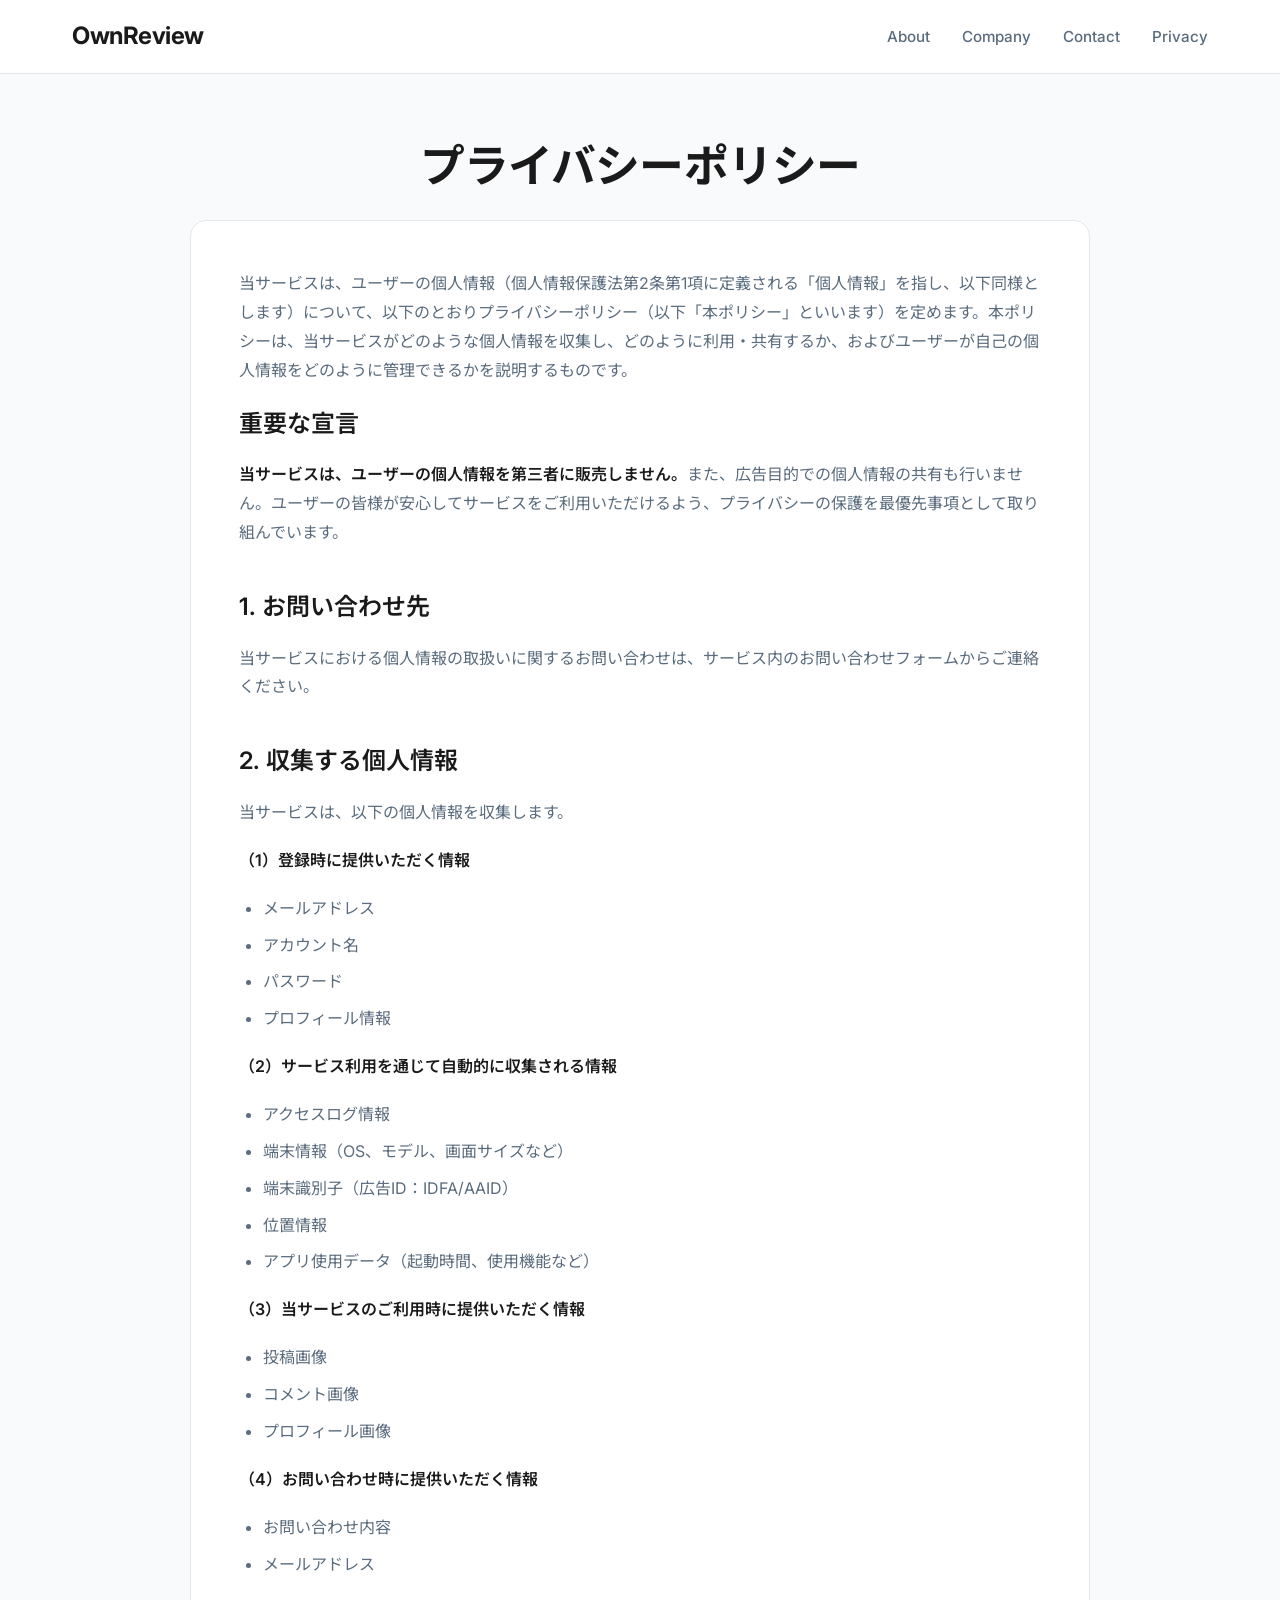
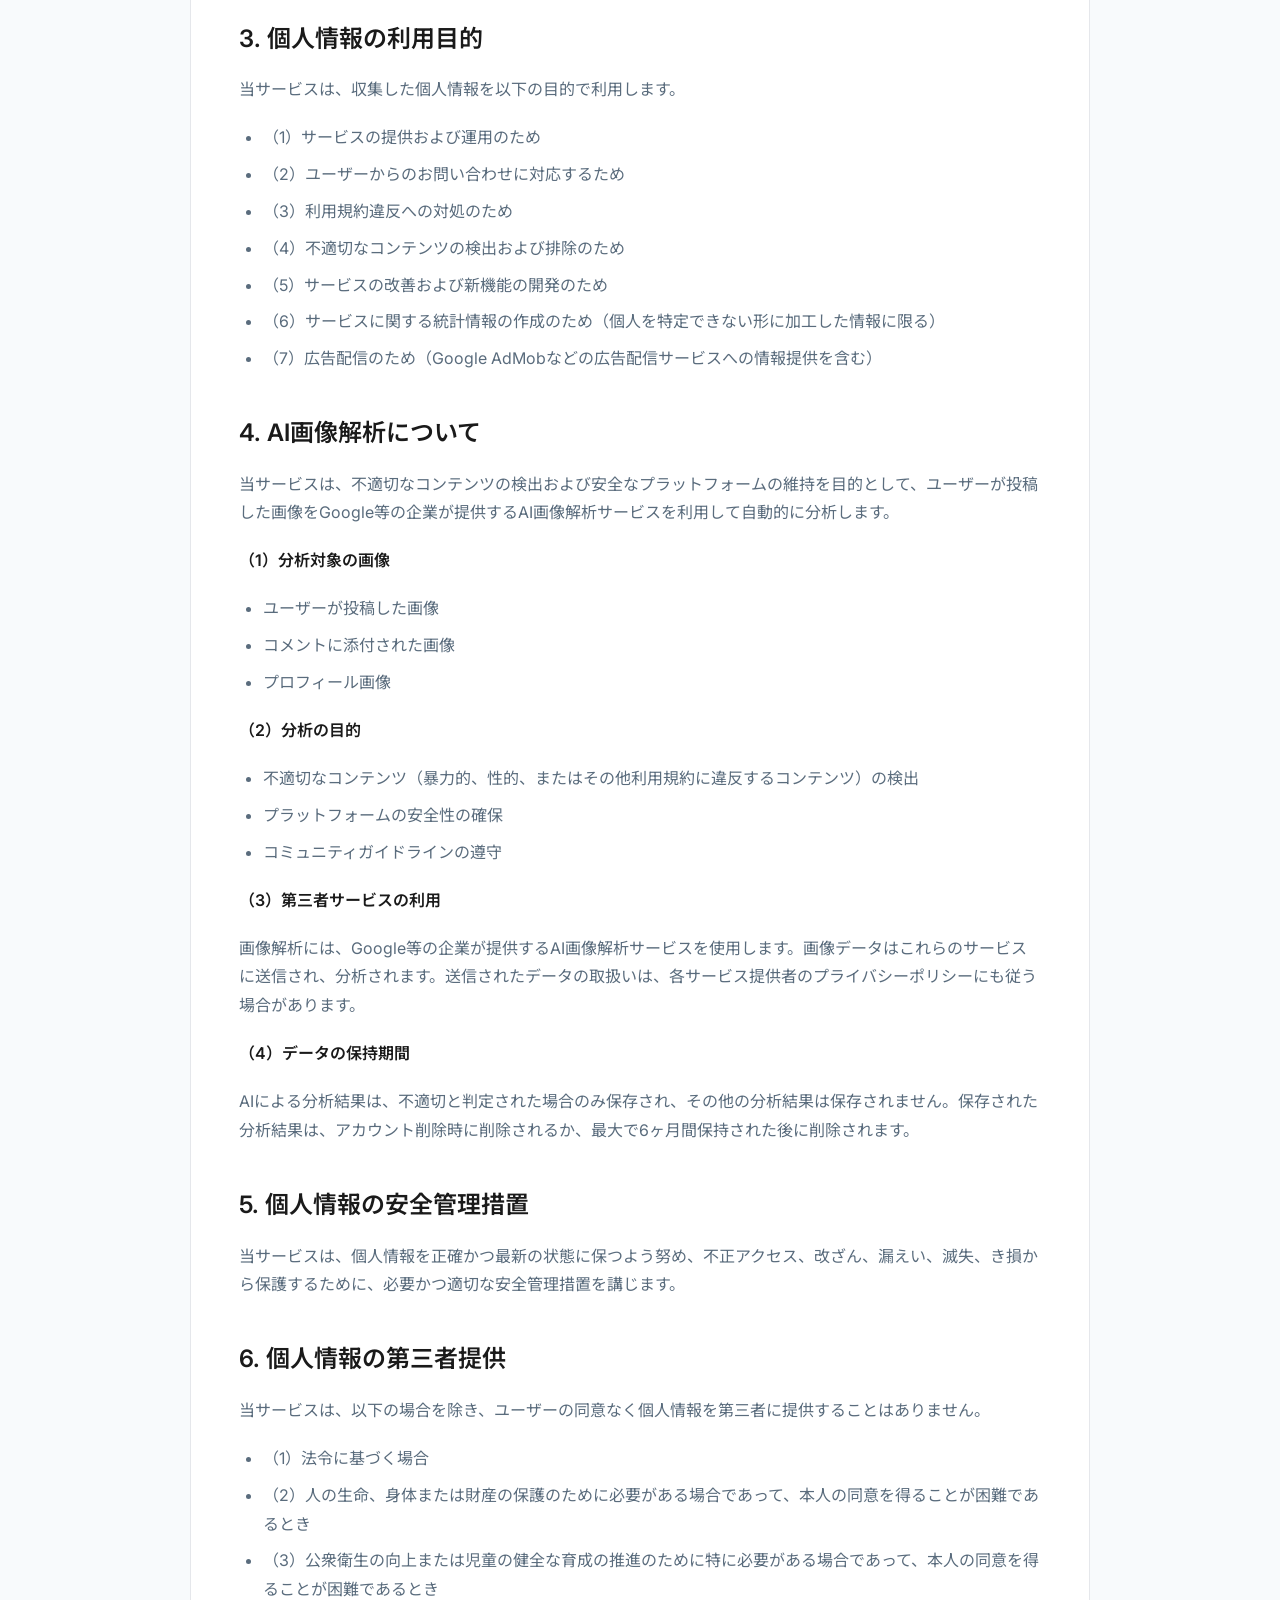
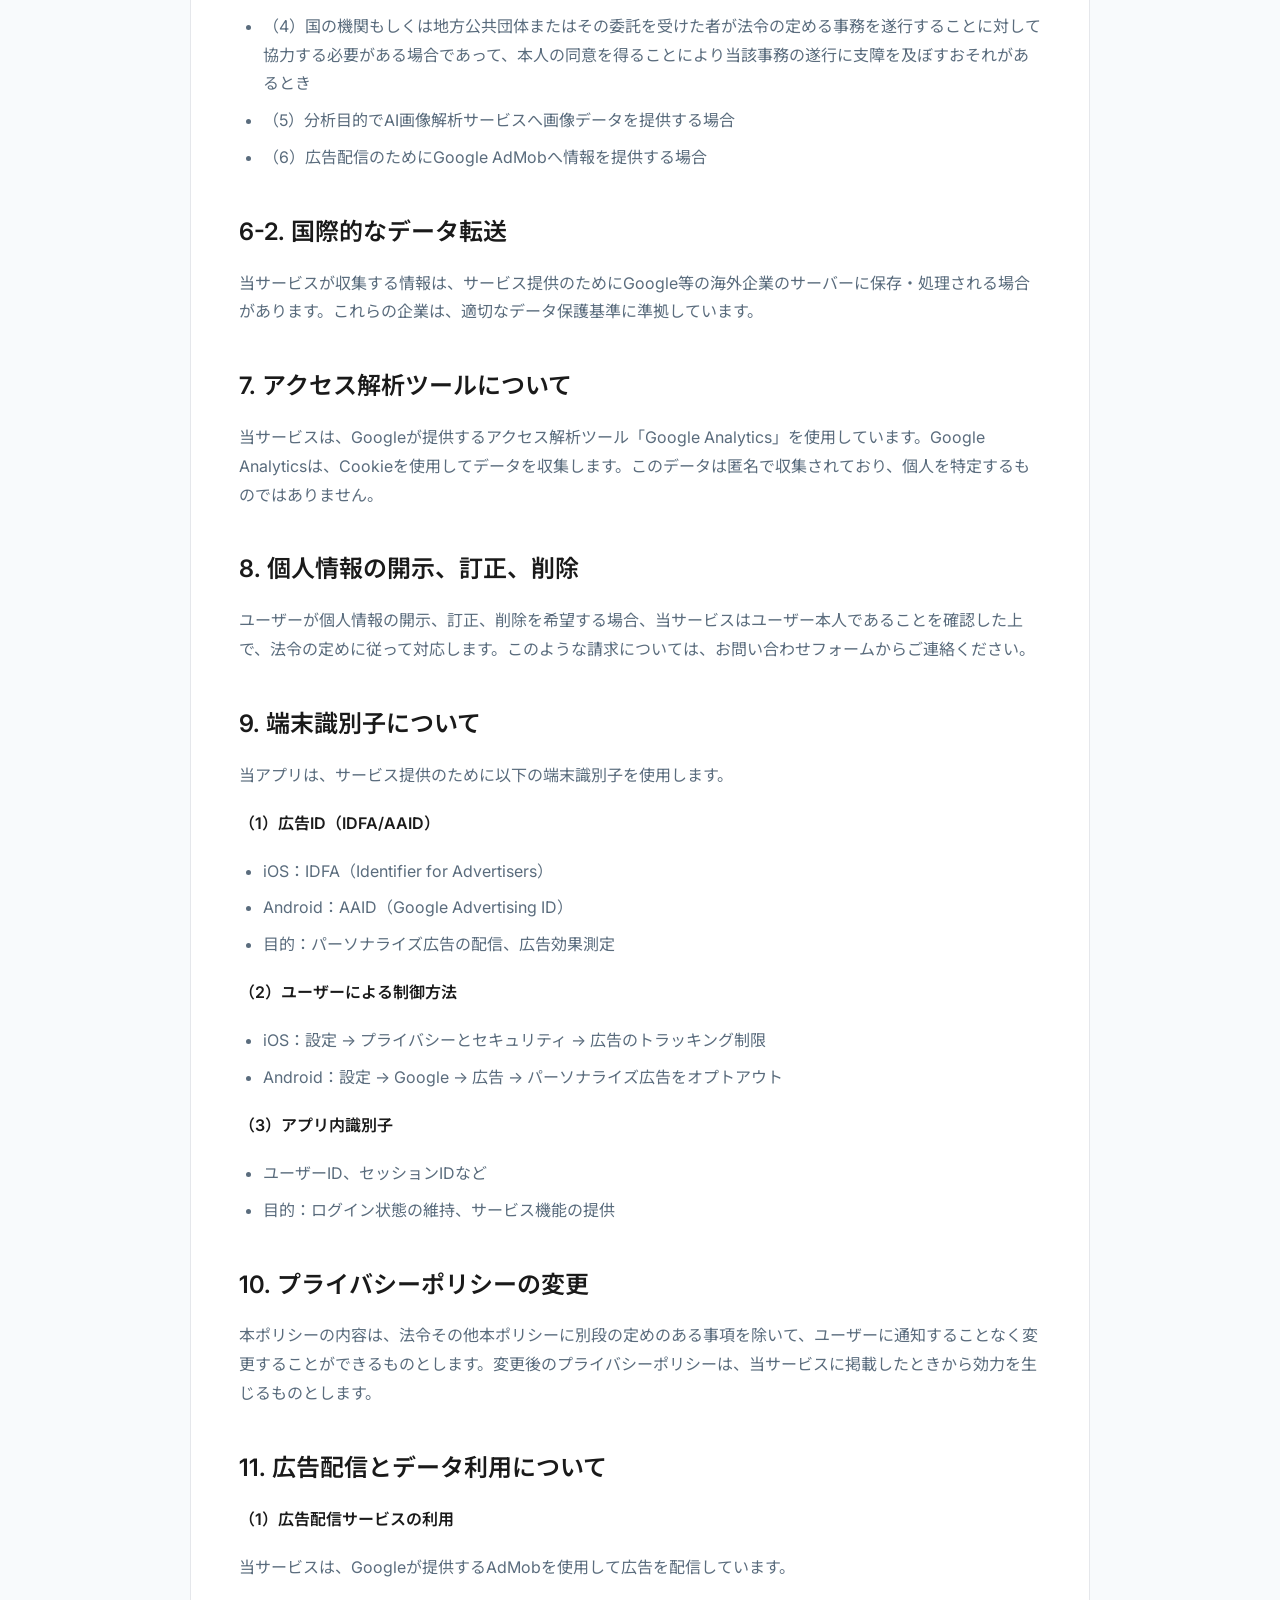
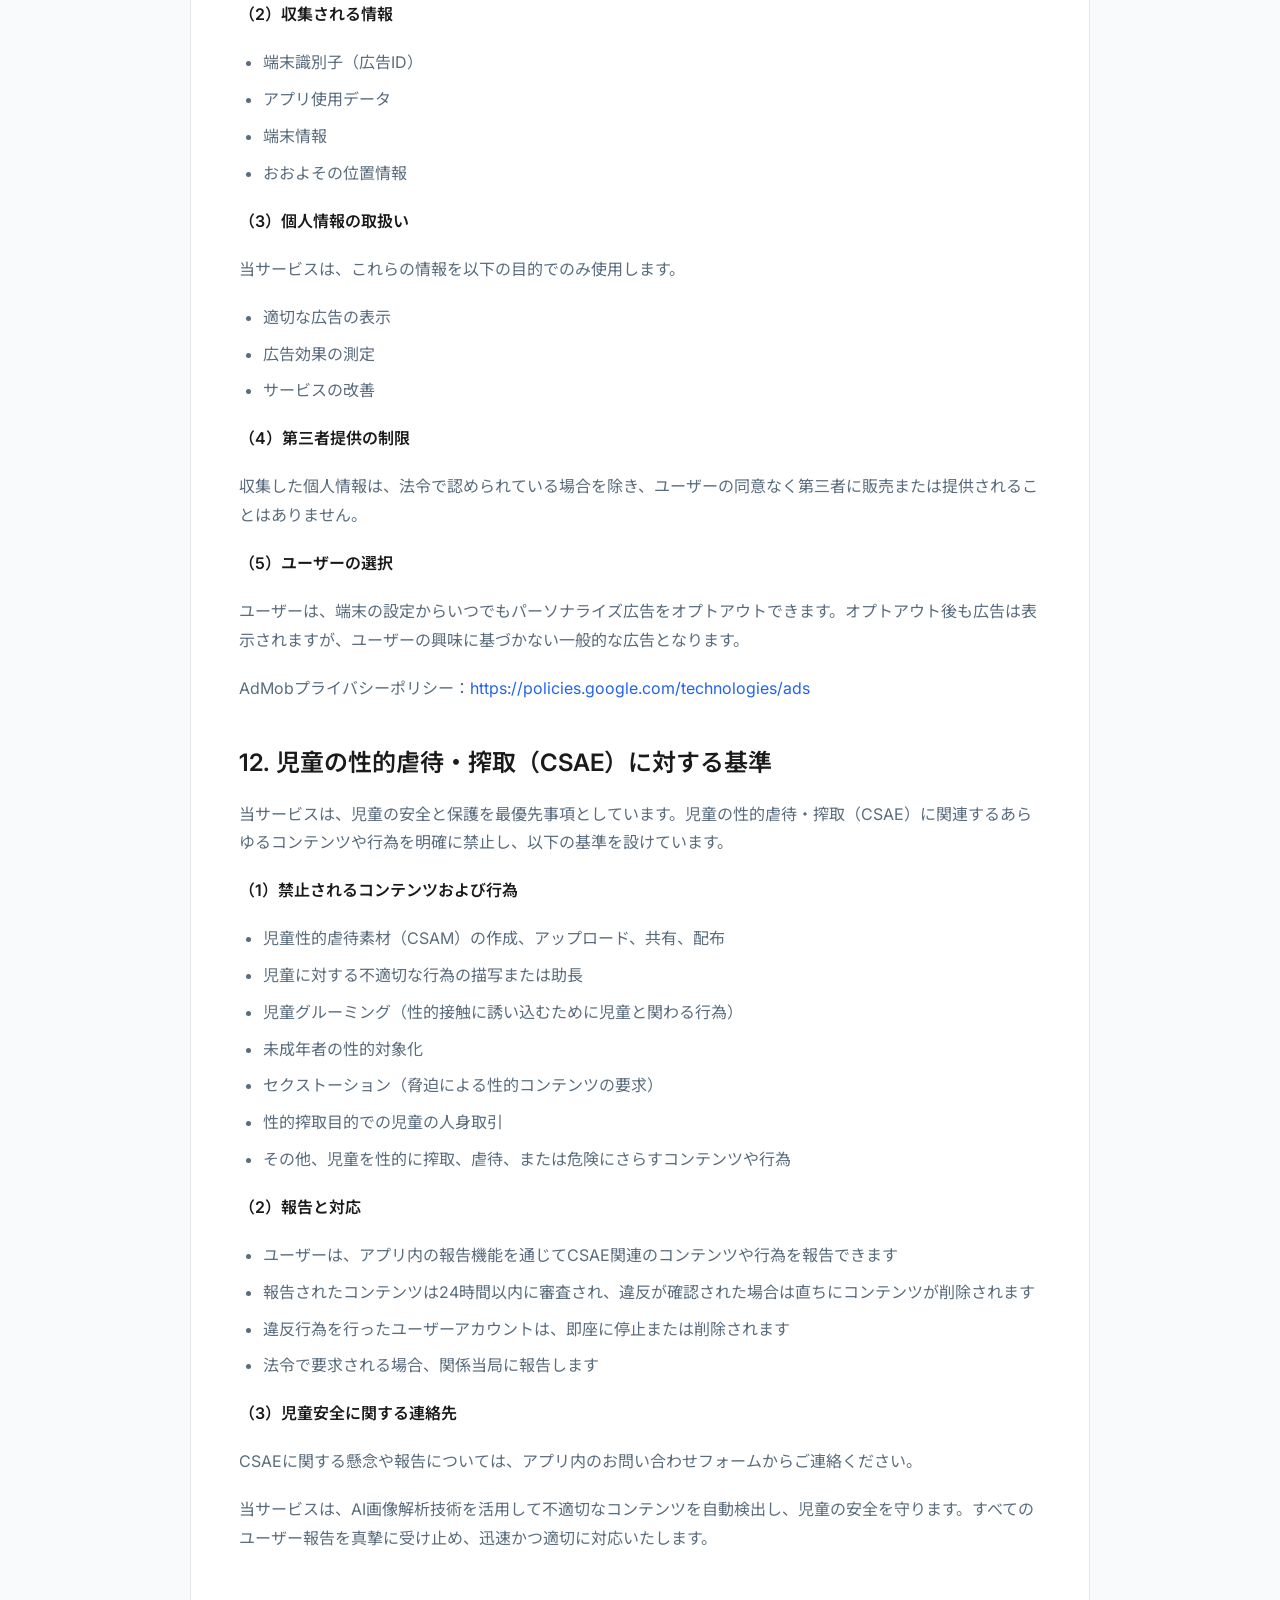
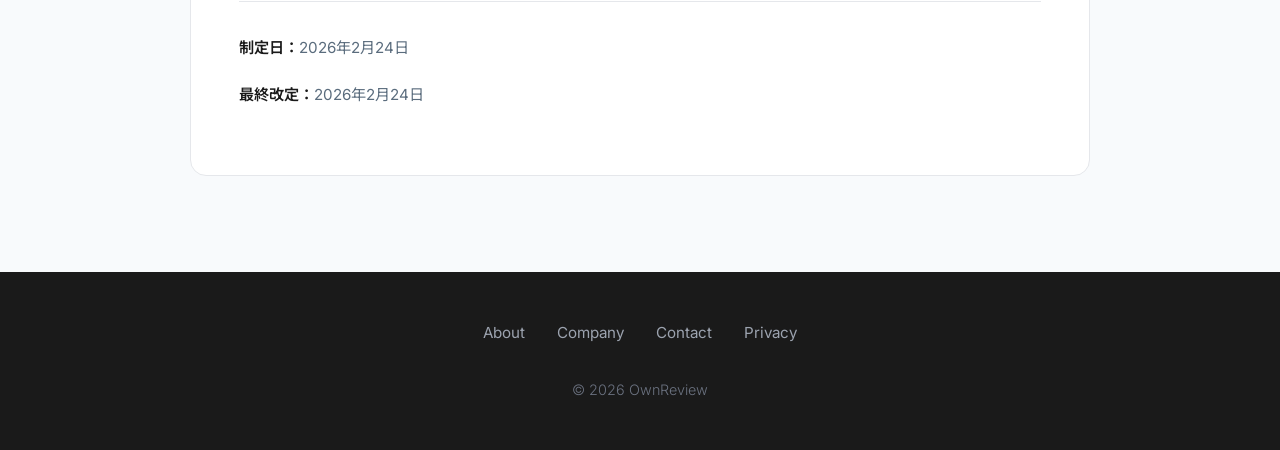
==== privacy.html @ 4fb28821 "修正" ====
<!doctype html>
<html lang="ja">
  <head>
    <meta charset="UTF-8" />
    <meta name="viewport" content="width=device-width, initial-scale=1.0" />
    <meta
      name="description"
      content="OwnReview プライバシーポリシー - 個人情報の取り扱いについて"
    />
    <title>プライバシーポリシー - OwnReview</title>

    <!-- Google Fonts -->
    <link rel="preconnect" href="https://fonts.googleapis.com" />
    <link rel="preconnect" href="https://fonts.gstatic.com" crossorigin />
    <link
      href="https://fonts.googleapis.com/css2?family=Inter:wght@300;400;500;600;700&family=Noto+Sans+JP:wght@300;400;500;600;700&display=swap"
      rel="stylesheet"
    />

    <!-- Styles -->
    <link rel="stylesheet" href="styles.css" />
  </head>
  <body>
    <!-- Navigation -->
    <nav class="navbar">
      <div class="nav-container">
        <a href="index.html" class="nav-logo">OwnReview</a>
        <button class="nav-toggle" aria-label="メニュー">
          <span></span>
          <span></span>
          <span></span>
        </button>
        <ul class="nav-links">
          <li><a href="index.html#about">About</a></li>
          <li><a href="index.html#company">Company</a></li>
          <li><a href="index.html#contact">Contact</a></li>
          <li><a href="privacy.html">Privacy</a></li>
        </ul>
      </div>
    </nav>

    <!-- Privacy Policy Section -->
    <section class="privacy" style="padding-top: 8rem">
      <div class="container">
        <h2 class="section-title">プライバシーポリシー</h2>

        <div class="privacy-content">
          <p>
            当サービスは、ユーザーの個人情報（個人情報保護法第2条第1項に定義される「個人情報」を指し、以下同様とします）について、以下のとおりプライバシーポリシー（以下「本ポリシー」といいます）を定めます。本ポリシーは、当サービスがどのような個人情報を収集し、どのように利用・共有するか、およびユーザーが自己の個人情報をどのように管理できるかを説明するものです。
          </p>

          <h3>重要な宣言</h3>
          <p>
            <strong
              >当サービスは、ユーザーの個人情報を第三者に販売しません。</strong
            >また、広告目的での個人情報の共有も行いません。ユーザーの皆様が安心してサービスをご利用いただけるよう、プライバシーの保護を最優先事項として取り組んでいます。
          </p>

          <h3>1. お問い合わせ先</h3>
          <p>
            当サービスにおける個人情報の取扱いに関するお問い合わせは、サービス内のお問い合わせフォームからご連絡ください。
          </p>

          <h3>2. 収集する個人情報</h3>
          <p>当サービスは、以下の個人情報を収集します。</p>

          <p><strong>（1）登録時に提供いただく情報</strong></p>
          <ul>
            <li>メールアドレス</li>
            <li>アカウント名</li>
            <li>パスワード</li>
            <li>プロフィール情報</li>
          </ul>

          <p>
            <strong>（2）サービス利用を通じて自動的に収集される情報</strong>
          </p>
          <ul>
            <li>アクセスログ情報</li>
            <li>端末情報（OS、モデル、画面サイズなど）</li>
            <li>端末識別子（広告ID：IDFA/AAID）</li>
            <li>位置情報</li>
            <li>アプリ使用データ（起動時間、使用機能など）</li>
          </ul>

          <p><strong>（3）当サービスのご利用時に提供いただく情報</strong></p>
          <ul>
            <li>投稿画像</li>
            <li>コメント画像</li>
            <li>プロフィール画像</li>
          </ul>

          <p><strong>（4）お問い合わせ時に提供いただく情報</strong></p>
          <ul>
            <li>お問い合わせ内容</li>
            <li>メールアドレス</li>
          </ul>

          <h3>3. 個人情報の利用目的</h3>
          <p>当サービスは、収集した個人情報を以下の目的で利用します。</p>
          <ul>
            <li>（1）サービスの提供および運用のため</li>
            <li>（2）ユーザーからのお問い合わせに対応するため</li>
            <li>（3）利用規約違反への対処のため</li>
            <li>（4）不適切なコンテンツの検出および排除のため</li>
            <li>（5）サービスの改善および新機能の開発のため</li>
            <li>
              （6）サービスに関する統計情報の作成のため（個人を特定できない形に加工した情報に限る）
            </li>
            <li>
              （7）広告配信のため（Google
              AdMobなどの広告配信サービスへの情報提供を含む）
            </li>
          </ul>

          <h3>4. AI画像解析について</h3>
          <p>
            当サービスは、不適切なコンテンツの検出および安全なプラットフォームの維持を目的として、ユーザーが投稿した画像をGoogle等の企業が提供するAI画像解析サービスを利用して自動的に分析します。
          </p>

          <p><strong>（1）分析対象の画像</strong></p>
          <ul>
            <li>ユーザーが投稿した画像</li>
            <li>コメントに添付された画像</li>
            <li>プロフィール画像</li>
          </ul>

          <p><strong>（2）分析の目的</strong></p>
          <ul>
            <li>
              不適切なコンテンツ（暴力的、性的、またはその他利用規約に違反するコンテンツ）の検出
            </li>
            <li>プラットフォームの安全性の確保</li>
            <li>コミュニティガイドラインの遵守</li>
          </ul>

          <p><strong>（3）第三者サービスの利用</strong></p>
          <p>
            画像解析には、Google等の企業が提供するAI画像解析サービスを使用します。画像データはこれらのサービスに送信され、分析されます。送信されたデータの取扱いは、各サービス提供者のプライバシーポリシーにも従う場合があります。
          </p>

          <p><strong>（4）データの保持期間</strong></p>
          <p>
            AIによる分析結果は、不適切と判定された場合のみ保存され、その他の分析結果は保存されません。保存された分析結果は、アカウント削除時に削除されるか、最大で6ヶ月間保持された後に削除されます。
          </p>

          <h3>5. 個人情報の安全管理措置</h3>
          <p>
            当サービスは、個人情報を正確かつ最新の状態に保つよう努め、不正アクセス、改ざん、漏えい、滅失、き損から保護するために、必要かつ適切な安全管理措置を講じます。
          </p>

          <h3>6. 個人情報の第三者提供</h3>
          <p>
            当サービスは、以下の場合を除き、ユーザーの同意なく個人情報を第三者に提供することはありません。
          </p>
          <ul>
            <li>（1）法令に基づく場合</li>
            <li>
              （2）人の生命、身体または財産の保護のために必要がある場合であって、本人の同意を得ることが困難であるとき
            </li>
            <li>
              （3）公衆衛生の向上または児童の健全な育成の推進のために特に必要がある場合であって、本人の同意を得ることが困難であるとき
            </li>
            <li>
              （4）国の機関もしくは地方公共団体またはその委託を受けた者が法令の定める事務を遂行することに対して協力する必要がある場合であって、本人の同意を得ることにより当該事務の遂行に支障を及ぼすおそれがあるとき
            </li>
            <li>（5）分析目的でAI画像解析サービスへ画像データを提供する場合</li>
            <li>（6）広告配信のためにGoogle AdMobへ情報を提供する場合</li>
          </ul>

          <h3>6-2. 国際的なデータ転送</h3>
          <p>
            当サービスが収集する情報は、サービス提供のためにGoogle等の海外企業のサーバーに保存・処理される場合があります。これらの企業は、適切なデータ保護基準に準拠しています。
          </p>

          <h3>7. アクセス解析ツールについて</h3>
          <p>
            当サービスは、Googleが提供するアクセス解析ツール「Google
            Analytics」を使用しています。Google
            Analyticsは、Cookieを使用してデータを収集します。このデータは匿名で収集されており、個人を特定するものではありません。
          </p>

          <h3>8. 個人情報の開示、訂正、削除</h3>
          <p>
            ユーザーが個人情報の開示、訂正、削除を希望する場合、当サービスはユーザー本人であることを確認した上で、法令の定めに従って対応します。このような請求については、お問い合わせフォームからご連絡ください。
          </p>

          <h3>9. 端末識別子について</h3>
          <p>当アプリは、サービス提供のために以下の端末識別子を使用します。</p>

          <p><strong>（1）広告ID（IDFA/AAID）</strong></p>
          <ul>
            <li>iOS：IDFA（Identifier for Advertisers）</li>
            <li>Android：AAID（Google Advertising ID）</li>
            <li>目的：パーソナライズ広告の配信、広告効果測定</li>
          </ul>

          <p><strong>（2）ユーザーによる制御方法</strong></p>
          <ul>
            <li>
              iOS：設定 → プライバシーとセキュリティ → 広告のトラッキング制限
            </li>
            <li>
              Android：設定 → Google → 広告 → パーソナライズ広告をオプトアウト
            </li>
          </ul>

          <p><strong>（3）アプリ内識別子</strong></p>
          <ul>
            <li>ユーザーID、セッションIDなど</li>
            <li>目的：ログイン状態の維持、サービス機能の提供</li>
          </ul>

          <h3>10. プライバシーポリシーの変更</h3>
          <p>
            本ポリシーの内容は、法令その他本ポリシーに別段の定めのある事項を除いて、ユーザーに通知することなく変更することができるものとします。変更後のプライバシーポリシーは、当サービスに掲載したときから効力を生じるものとします。
          </p>

          <h3>11. 広告配信とデータ利用について</h3>
          <p><strong>（1）広告配信サービスの利用</strong></p>
          <p>
            当サービスは、Googleが提供するAdMobを使用して広告を配信しています。
          </p>

          <p><strong>（2）収集される情報</strong></p>
          <ul>
            <li>端末識別子（広告ID）</li>
            <li>アプリ使用データ</li>
            <li>端末情報</li>
            <li>おおよその位置情報</li>
          </ul>

          <p><strong>（3）個人情報の取扱い</strong></p>
          <p>当サービスは、これらの情報を以下の目的でのみ使用します。</p>
          <ul>
            <li>適切な広告の表示</li>
            <li>広告効果の測定</li>
            <li>サービスの改善</li>
          </ul>

          <p><strong>（4）第三者提供の制限</strong></p>
          <p>
            収集した個人情報は、法令で認められている場合を除き、ユーザーの同意なく第三者に販売または提供されることはありません。
          </p>

          <p><strong>（5）ユーザーの選択</strong></p>
          <p>
            ユーザーは、端末の設定からいつでもパーソナライズ広告をオプトアウトできます。オプトアウト後も広告は表示されますが、ユーザーの興味に基づかない一般的な広告となります。
          </p>

          <p>
            AdMobプライバシーポリシー：<a
              href="https://policies.google.com/technologies/ads"
              target="_blank"
              rel="noopener noreferrer"
              >https://policies.google.com/technologies/ads</a
            >
          </p>

          <h3>12. 児童の性的虐待・搾取（CSAE）に対する基準</h3>
          <p>
            当サービスは、児童の安全と保護を最優先事項としています。児童の性的虐待・搾取（CSAE）に関連するあらゆるコンテンツや行為を明確に禁止し、以下の基準を設けています。
          </p>

          <p><strong>（1）禁止されるコンテンツおよび行為</strong></p>
          <ul>
            <li>児童性的虐待素材（CSAM）の作成、アップロード、共有、配布</li>
            <li>児童に対する不適切な行為の描写または助長</li>
            <li>
              児童グルーミング（性的接触に誘い込むために児童と関わる行為）
            </li>
            <li>未成年者の性的対象化</li>
            <li>セクストーション（脅迫による性的コンテンツの要求）</li>
            <li>性的搾取目的での児童の人身取引</li>
            <li>
              その他、児童を性的に搾取、虐待、または危険にさらすコンテンツや行為
            </li>
          </ul>

          <p><strong>（2）報告と対応</strong></p>
          <ul>
            <li>
              ユーザーは、アプリ内の報告機能を通じてCSAE関連のコンテンツや行為を報告できます
            </li>
            <li>
              報告されたコンテンツは24時間以内に審査され、違反が確認された場合は直ちにコンテンツが削除されます
            </li>
            <li>
              違反行為を行ったユーザーアカウントは、即座に停止または削除されます
            </li>
            <li>法令で要求される場合、関係当局に報告します</li>
          </ul>

          <p><strong>（3）児童安全に関する連絡先</strong></p>
          <p>
            CSAEに関する懸念や報告については、アプリ内のお問い合わせフォームからご連絡ください。
          </p>

          <p>
            当サービスは、AI画像解析技術を活用して不適切なコンテンツを自動検出し、児童の安全を守ります。すべてのユーザー報告を真摯に受け止め、迅速かつ適切に対応いたします。
          </p>

          <div class="privacy-dates">
            <p><strong>制定日：</strong>2026年2月24日</p>
            <p><strong>最終改定：</strong>2026年2月24日</p>
          </div>
        </div>
      </div>
    </section>

    <!-- Footer -->
    <footer>
      <div class="footer-content">
        <div class="footer-links">
          <a href="index.html#about">About</a>
          <a href="index.html#company">Company</a>
          <a href="index.html#contact">Contact</a>
          <a href="privacy.html">Privacy</a>
        </div>
        <p class="copyright">&copy; 2026 OwnReview</p>
      </div>
    </footer>

    <!-- Scripts -->
    <script src="script.js"></script>
  </body>
</html>
---- styles.css ----
* {
    margin: 0;
    padding: 0;
    box-sizing: border-box;
}

html {
    scroll-behavior: smooth;
}

body {
    font-family: 'Inter', 'Noto Sans JP', sans-serif;
    color: #2c3e50;
    background-color: #ffffff;
    line-height: 1.7;
    -webkit-font-smoothing: antialiased;
    -moz-osx-font-smoothing: grayscale;
}

/* Navigation */
.navbar {
    position: fixed;
    top: 0;
    width: 100%;
    background-color: rgba(255, 255, 255, 0.98);
    backdrop-filter: blur(10px);
    border-bottom: 1px solid #e5e7eb;
    z-index: 1000;
    transition: box-shadow 0.3s ease;
}

.navbar.scrolled {
    box-shadow: 0 2px 10px rgba(0, 0, 0, 0.05);
}

.nav-container {
    max-width: 1200px;
    margin: 0 auto;
    padding: 1rem 2rem;
    display: flex;
    justify-content: space-between;
    align-items: center;
}

.nav-logo {
    font-size: 1.5rem;
    font-weight: 700;
    color: #1a1a1a;
    text-decoration: none;
    letter-spacing: -0.02em;
}

.nav-links {
    display: flex;
    gap: 2rem;
    list-style: none;
}

.nav-links a {
    color: #5a6c7d;
    text-decoration: none;
    font-size: 0.95rem;
    font-weight: 500;
    transition: color 0.3s ease;
}

.nav-links a:hover {
    color: #1a1a1a;
}

/* Hero Section */
.hero {
    min-height: 100vh;
    display: flex;
    flex-direction: column;
    justify-content: center;
    align-items: center;
    padding: 6rem 2rem 4rem;
    background: linear-gradient(135deg, #f8fafc 0%, #f1f5f9 100%);
    opacity: 0;
    animation: fadeIn 1s ease-in forwards;
}

@keyframes fadeIn {
    to {
        opacity: 1;
    }
}

.hero-content {
    text-align: center;
    max-width: 900px;
}

.hero-title {
    font-size: clamp(2.5rem, 7vw, 4.5rem);
    font-weight: 700;
    letter-spacing: -0.03em;
    color: #1a1a1a;
    margin-bottom: 1.5rem;
    animation: slideUp 0.8s ease-out 0.2s backwards;
}

@keyframes slideUp {
    from {
        opacity: 0;
        transform: translateY(30px);
    }
    to {
        opacity: 1;
        transform: translateY(0);
    }
}

.hero-subtitle {
    font-size: clamp(1.1rem, 2.5vw, 1.4rem);
    font-weight: 400;
    color: #5a6c7d;
    line-height: 1.8;
    margin-bottom: 3rem;
    animation: slideUp 0.8s ease-out 0.4s backwards;
}

.cta-button {
    display: inline-block;
    padding: 1rem 2.5rem;
    background-color: #1a1a1a;
    color: #ffffff;
    text-decoration: none;
    border-radius: 50px;
    font-size: 1.05rem;
    font-weight: 600;
    transition: all 0.3s ease;
    box-shadow: 0 4px 14px rgba(0, 0, 0, 0.15);
    animation: slideUp 0.8s ease-out 0.6s backwards;
}

.cta-button:hover {
    background-color: #2d3748;
    transform: translateY(-2px);
    box-shadow: 0 6px 20px rgba(0, 0, 0, 0.2);
}

/* About Section */
.about {
    padding: 6rem 2rem;
    background-color: #ffffff;
}

.container {
    max-width: 1100px;
    margin: 0 auto;
}

.section-title {
    font-size: clamp(2rem, 4vw, 2.8rem);
    font-weight: 700;
    color: #1a1a1a;
    margin-bottom: 1rem;
    text-align: center;
    letter-spacing: -0.02em;
}

.section-subtitle {
    font-size: clamp(1rem, 2vw, 1.2rem);
    color: #6b7280;
    text-align: center;
    margin-bottom: 4rem;
}

.features-grid {
    display: grid;
    grid-template-columns: repeat(auto-fit, minmax(300px, 1fr));
    gap: 3rem;
    margin-top: 3rem;
}

.feature-card {
    padding: 2.5rem;
    background: linear-gradient(135deg, #f8fafc 0%, #ffffff 100%);
    border-radius: 16px;
    border: 1px solid #e5e7eb;
    transition: all 0.3s ease;
}

.feature-card:hover {
    transform: translateY(-5px);
    box-shadow: 0 10px 30px rgba(0, 0, 0, 0.08);
    border-color: #d1d5db;
}

.feature-icon {
    font-size: 2.5rem;
    margin-bottom: 1.5rem;
}

.feature-title {
    font-size: 1.4rem;
    font-weight: 600;
    color: #1a1a1a;
    margin-bottom: 1rem;
}

.feature-description {
    font-size: 1rem;
    color: #5a6c7d;
    line-height: 1.7;
}

/* Company Section */
.company {
    padding: 6rem 2rem;
    background-color: #f8fafc;
}

.company-info {
    max-width: 700px;
    margin: 0 auto;
    background: #ffffff;
    padding: 3rem;
    border-radius: 16px;
    border: 1px solid #e5e7eb;
}

.company-row {
    display: flex;
    padding: 1.5rem 0;
    border-bottom: 1px solid #f3f4f6;
}

.company-row:last-child {
    border-bottom: none;
}

.company-label {
    font-weight: 600;
    color: #374151;
    min-width: 120px;
    flex-shrink: 0;
}

.company-value {
    color: #5a6c7d;
    flex: 1;
}

.company-value a {
    color: #2563eb;
    text-decoration: none;
    transition: color 0.3s ease;
}

.company-value a:hover {
    color: #1d4ed8;
    text-decoration: underline;
}

/* Contact Section */
.contact {
    padding: 6rem 2rem;
    background-color: #ffffff;
}

.contact-content {
    text-align: center;
    margin-top: 3rem;
}

.contact-methods {
    display: flex;
    flex-direction: column;
    gap: 1.5rem;
    max-width: 500px;
    margin: 2rem auto 0;
}

.contact-button {
    display: inline-flex;
    align-items: center;
    justify-content: center;
    gap: 0.75rem;
    padding: 1.2rem 2rem;
    background-color: #1a1a1a;
    color: #ffffff;
    text-decoration: none;
    border-radius: 12px;
    font-size: 1rem;
    font-weight: 500;
    transition: all 0.3s ease;
    box-shadow: 0 4px 6px rgba(0, 0, 0, 0.1);
}

.contact-button:hover {
    background-color: #2d3748;
    transform: translateY(-2px);
    box-shadow: 0 8px 12px rgba(0, 0, 0, 0.15);
}

.contact-button.email {
    background-color: #2563eb;
}

.contact-button.email:hover {
    background-color: #1d4ed8;
}

.x-icon, .email-icon {
    width: 20px;
    height: 20px;
}

/* Privacy Section */
.privacy {
    padding: 6rem 2rem;
    background-color: #f8fafc;
}

.privacy-content {
    max-width: 900px;
    margin: 0 auto;
    background: #ffffff;
    padding: 3rem;
    border-radius: 16px;
    border: 1px solid #e5e7eb;
}

.privacy-content h3 {
    font-size: 1.5rem;
    font-weight: 600;
    color: #1a1a1a;
    margin-top: 2.5rem;
    margin-bottom: 1rem;
}

.privacy-content h3:first-of-type {
    margin-top: 0;
}

.privacy-content p {
    color: #5a6c7d;
    margin-bottom: 1.2rem;
    line-height: 1.8;
}

.privacy-content ul {
    margin-left: 1.5rem;
    margin-bottom: 1.2rem;
}

.privacy-content li {
    color: #5a6c7d;
    margin-bottom: 0.5rem;
    line-height: 1.8;
}

.privacy-content strong {
    color: #1a1a1a;
    font-weight: 600;
}

.privacy-content a {
    color: #2563eb;
    text-decoration: none;
}

.privacy-content a:hover {
    text-decoration: underline;
}

.privacy-dates {
    margin-top: 3rem;
    padding-top: 2rem;
    border-top: 1px solid #e5e7eb;
    font-size: 0.95rem;
    color: #6b7280;
}

/* Footer */
footer {
    padding: 3rem 2rem;
    background-color: #1a1a1a;
    text-align: center;
}

.footer-content {
    max-width: 1200px;
    margin: 0 auto;
}

.footer-links {
    display: flex;
    justify-content: center;
    gap: 2rem;
    margin-bottom: 2rem;
}

.footer-links a {
    color: #9ca3af;
    text-decoration: none;
    font-size: 0.95rem;
    transition: color 0.3s ease;
}

.footer-links a:hover {
    color: #ffffff;
}

.copyright {
    color: #6b7280;
    font-size: 0.9rem;
    font-weight: 300;
}

/* Utility */
.fade-in-section {
    opacity: 0;
    transform: translateY(30px);
    transition: opacity 0.8s ease-out, transform 0.8s ease-out;
}

.fade-in-section.is-visible {
    opacity: 1;
    transform: translateY(0);
}

/* Mobile Navigation */
.nav-toggle {
    display: none;
    flex-direction: column;
    gap: 5px;
    background: none;
    border: none;
    cursor: pointer;
    padding: 5px;
}

.nav-toggle span {
    width: 25px;
    height: 2px;
    background-color: #1a1a1a;
    transition: all 0.3s ease;
}

/* Responsive */
@media (max-width: 768px) {
    .nav-toggle {
        display: flex;
    }

    .nav-links {
        position: fixed;
        top: 70px;
        left: 0;
        right: 0;
        background-color: rgba(255, 255, 255, 0.98);
        backdrop-filter: blur(10px);
        flex-direction: column;
        padding: 2rem;
        gap: 1.5rem;
        border-bottom: 1px solid #e5e7eb;
        transform: translateY(-100%);
        opacity: 0;
        transition: all 0.3s ease;
        pointer-events: none;
    }

    .nav-links.active {
        transform: translateY(0);
        opacity: 1;
        pointer-events: auto;
    }

    .hero {
        min-height: 90vh;
        padding-top: 5rem;
    }

    .about, .company, .contact, .privacy {
        padding: 4rem 1.5rem;
    }

    .features-grid {
        grid-template-columns: 1fr;
        gap: 2rem;
    }

    .company-info {
        padding: 2rem 1.5rem;
    }

    .company-row {
        flex-direction: column;
        gap: 0.5rem;
    }

    .privacy-content {
        padding: 2rem 1.5rem;
    }

    .footer-links {
        flex-direction: column;
        gap: 1rem;
    }
}
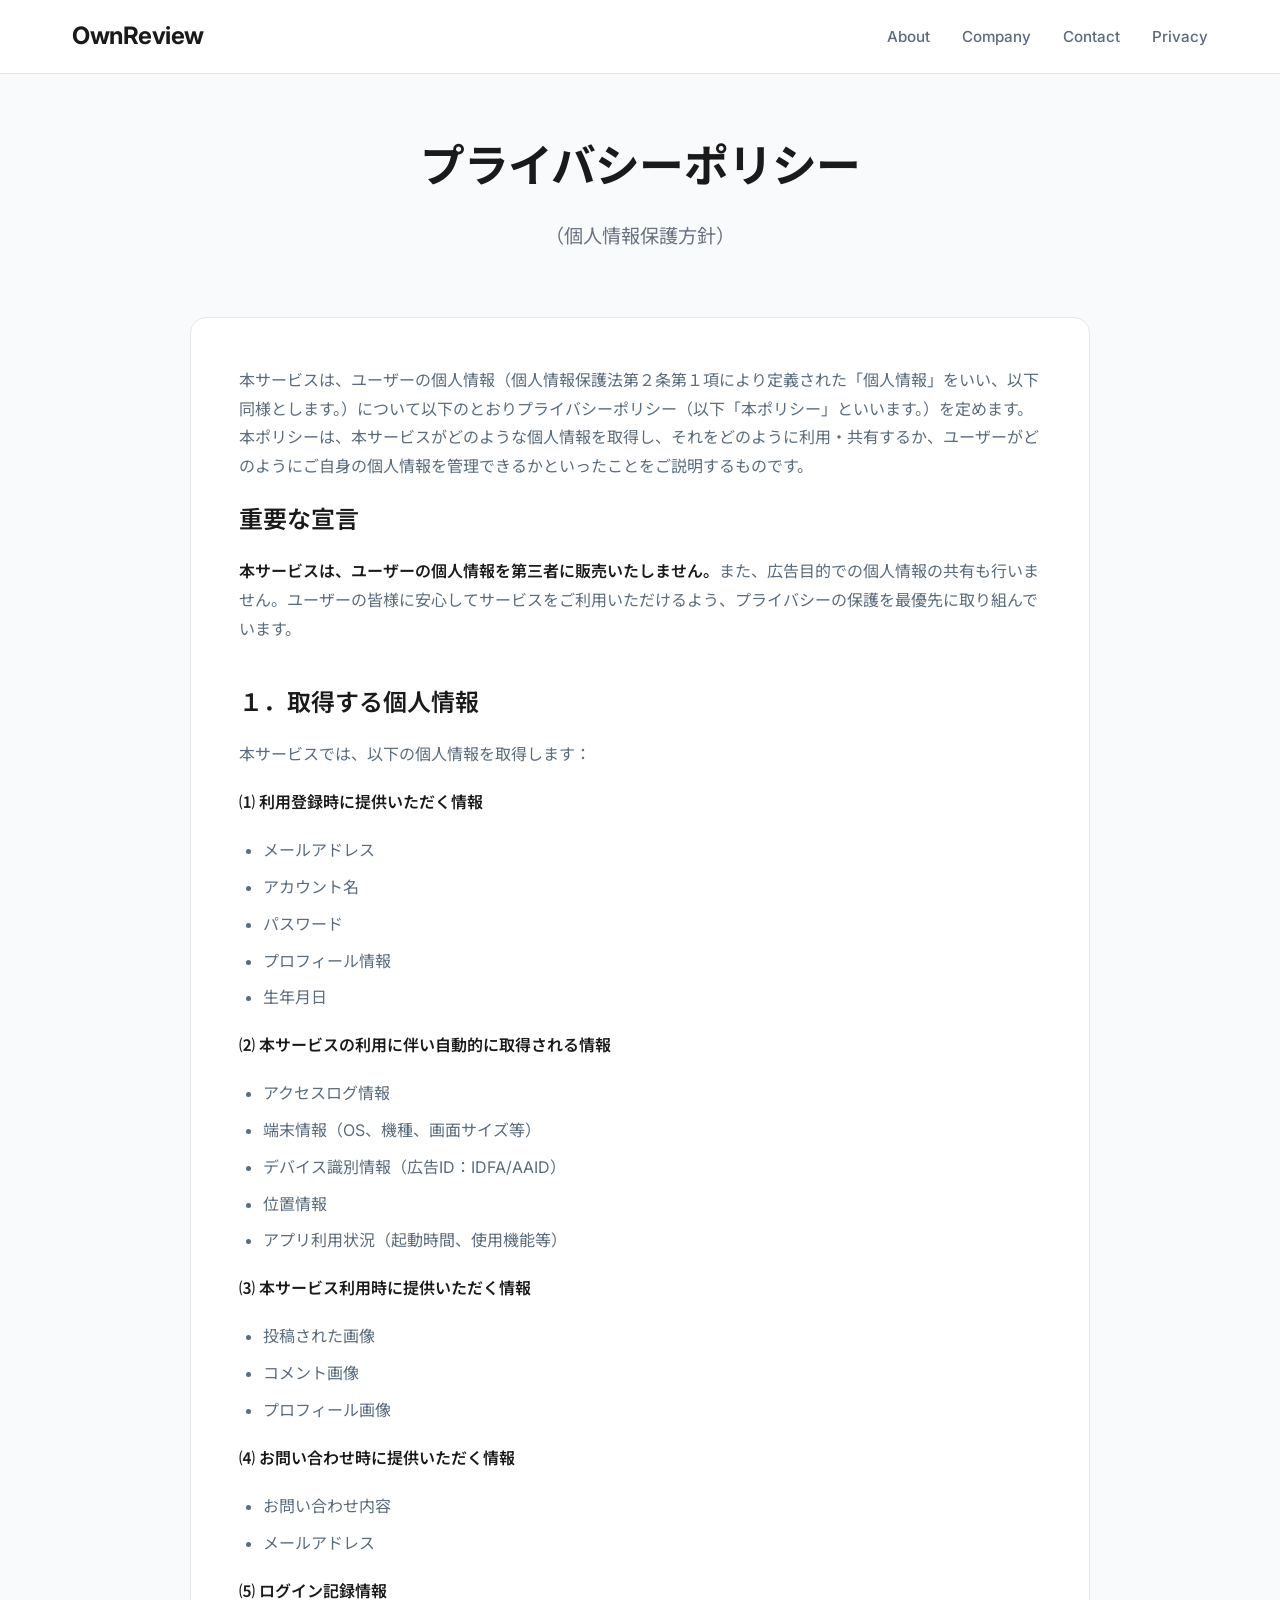
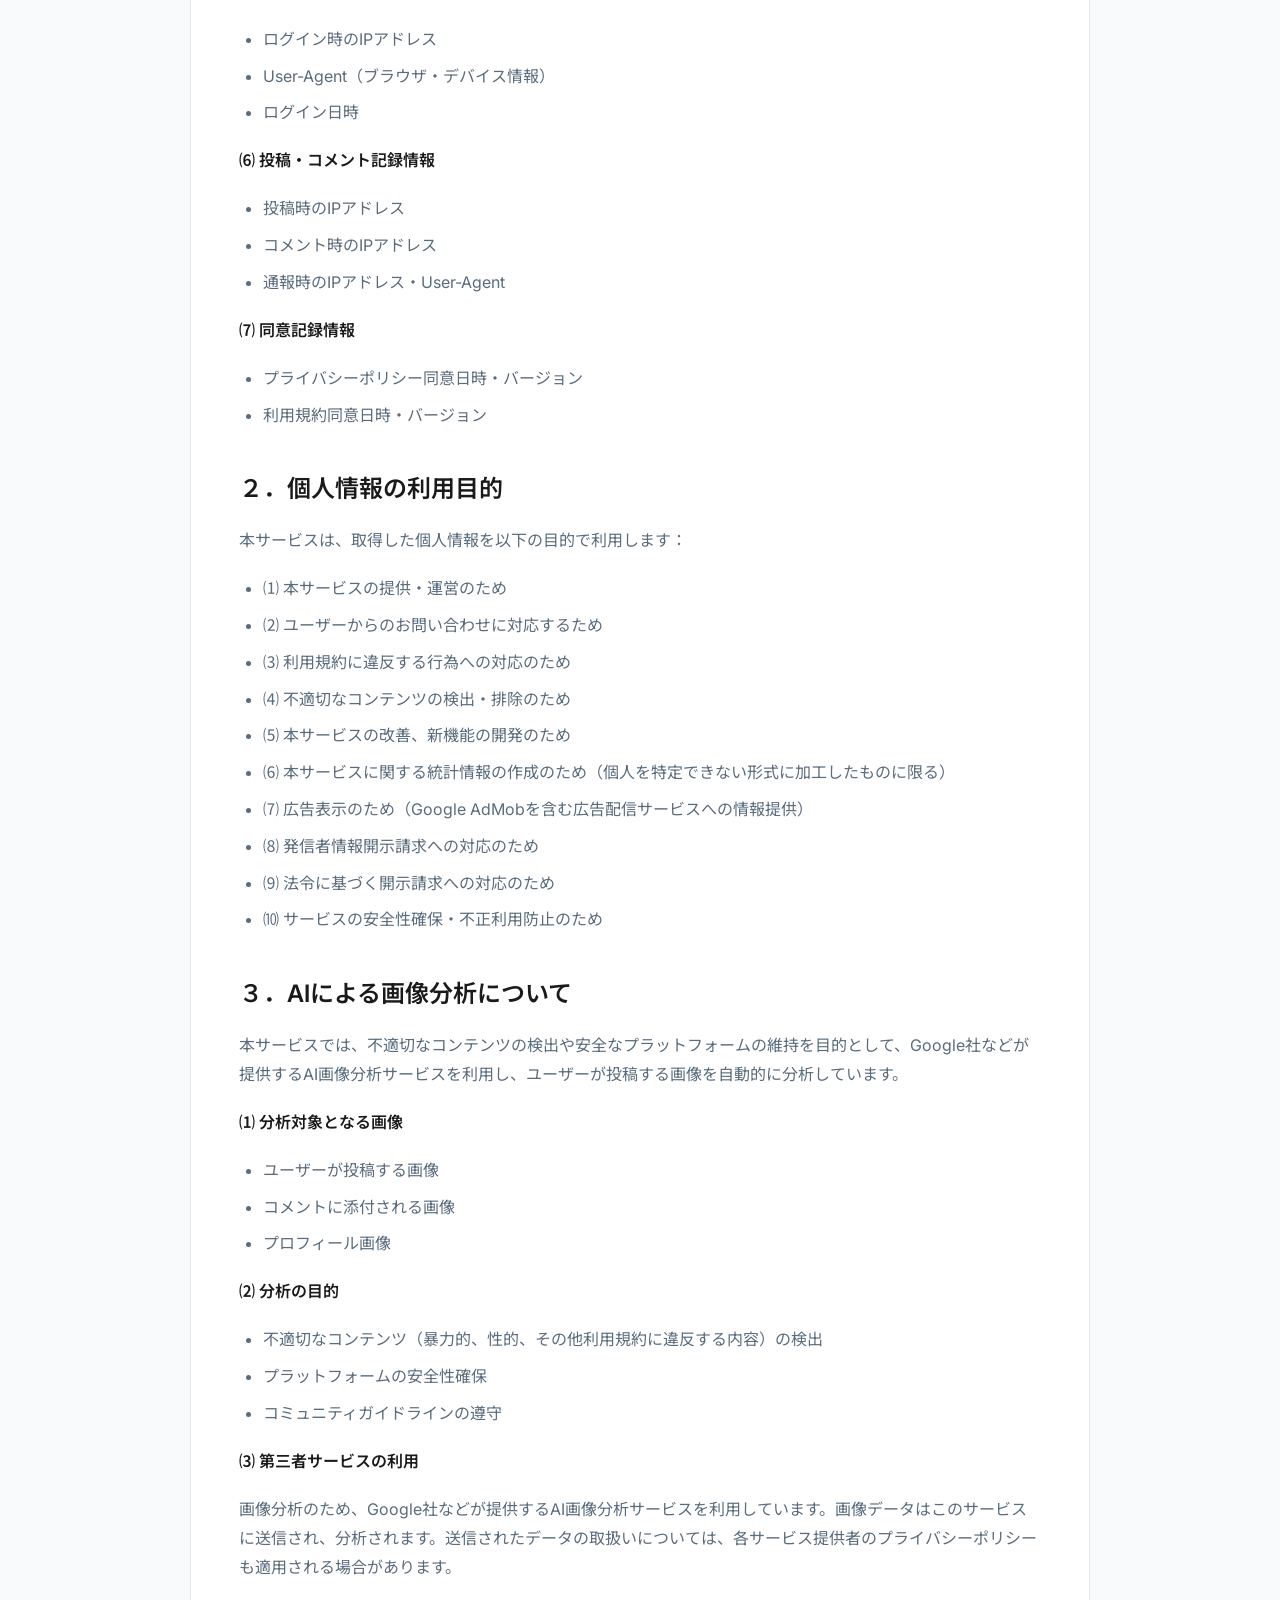
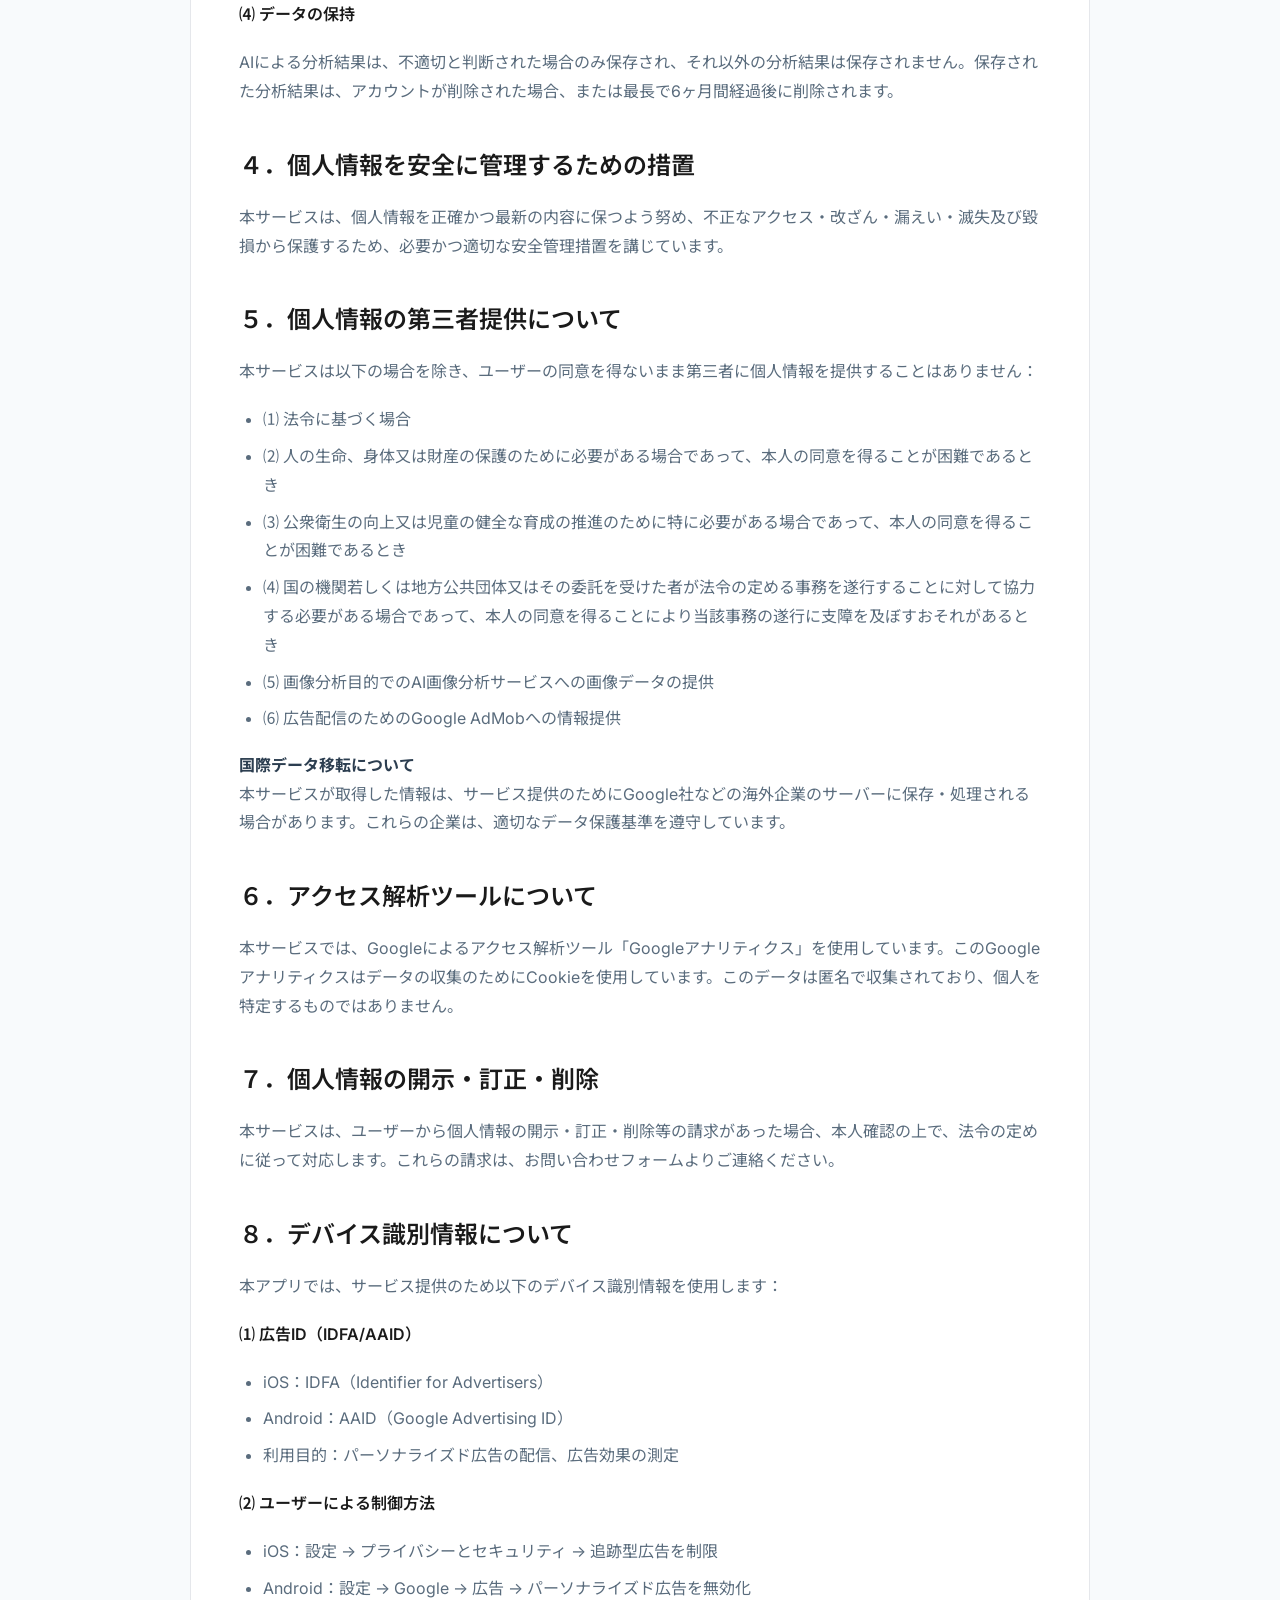
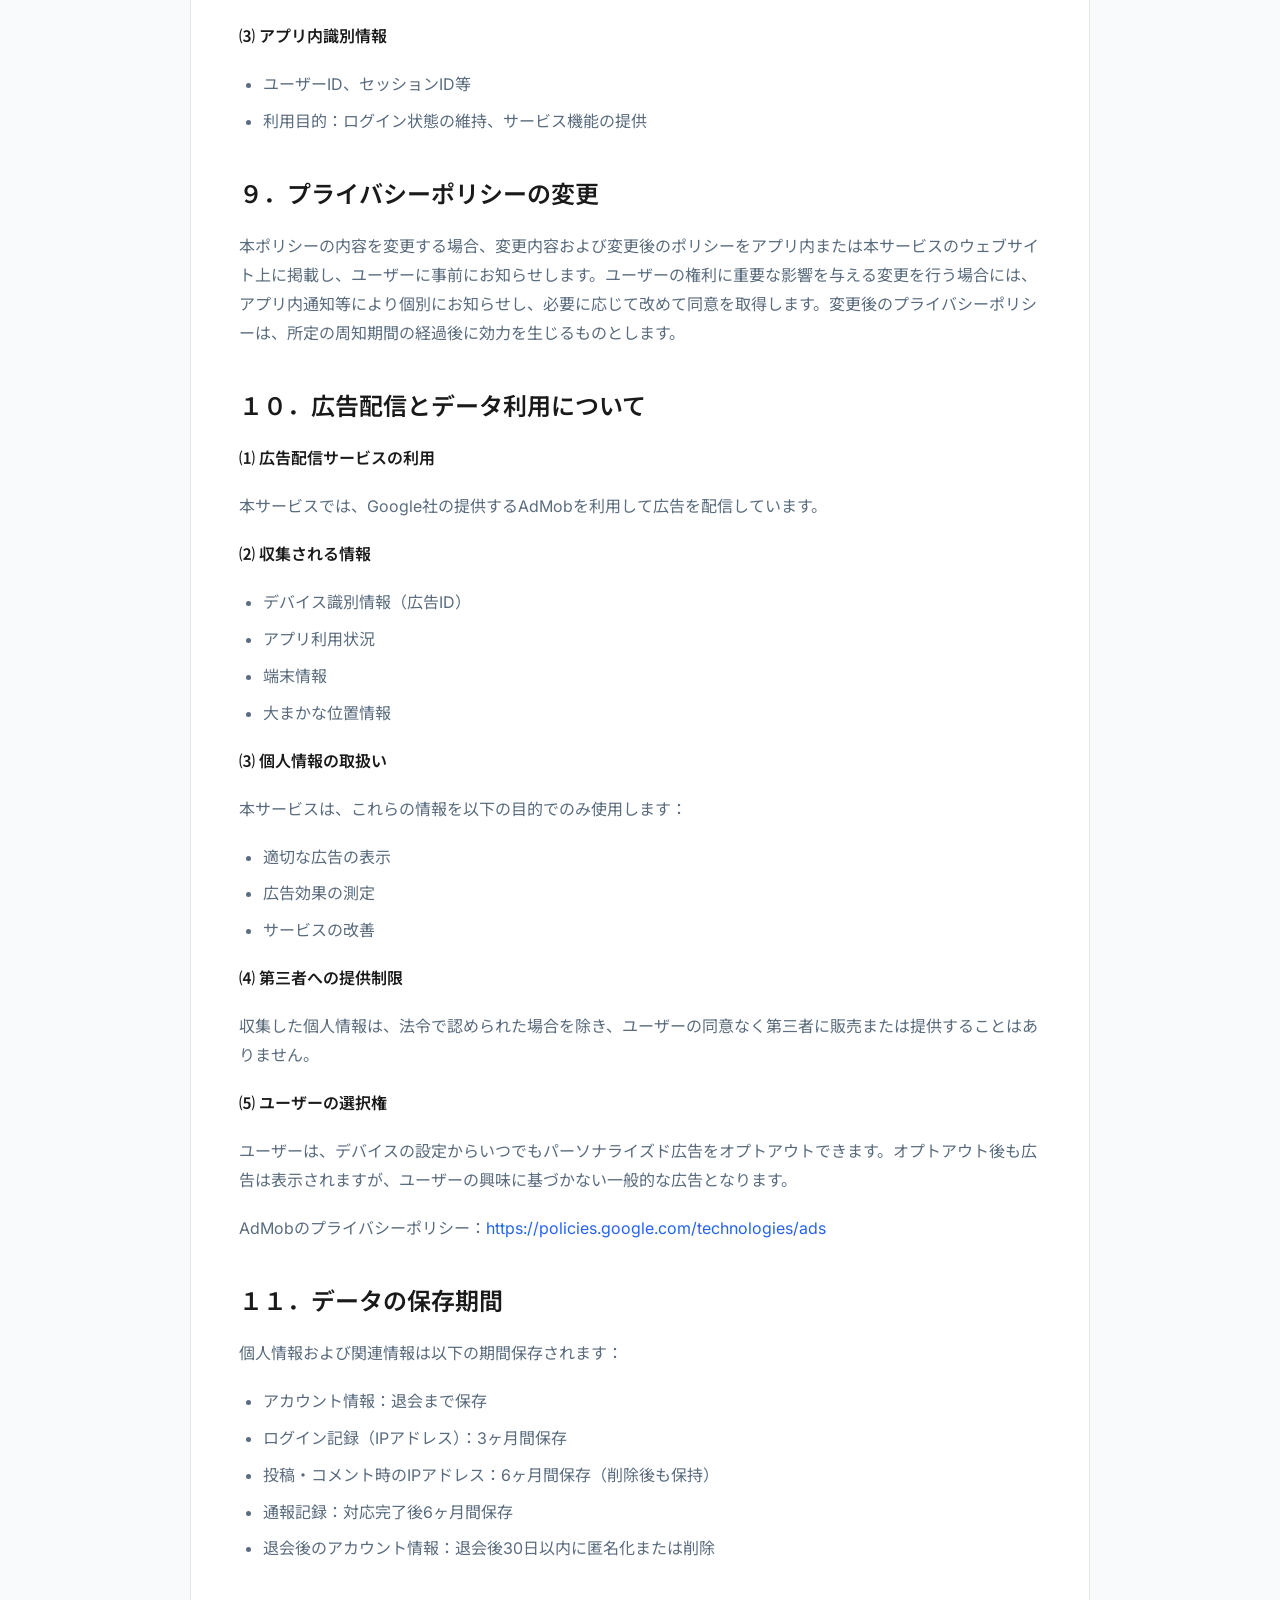
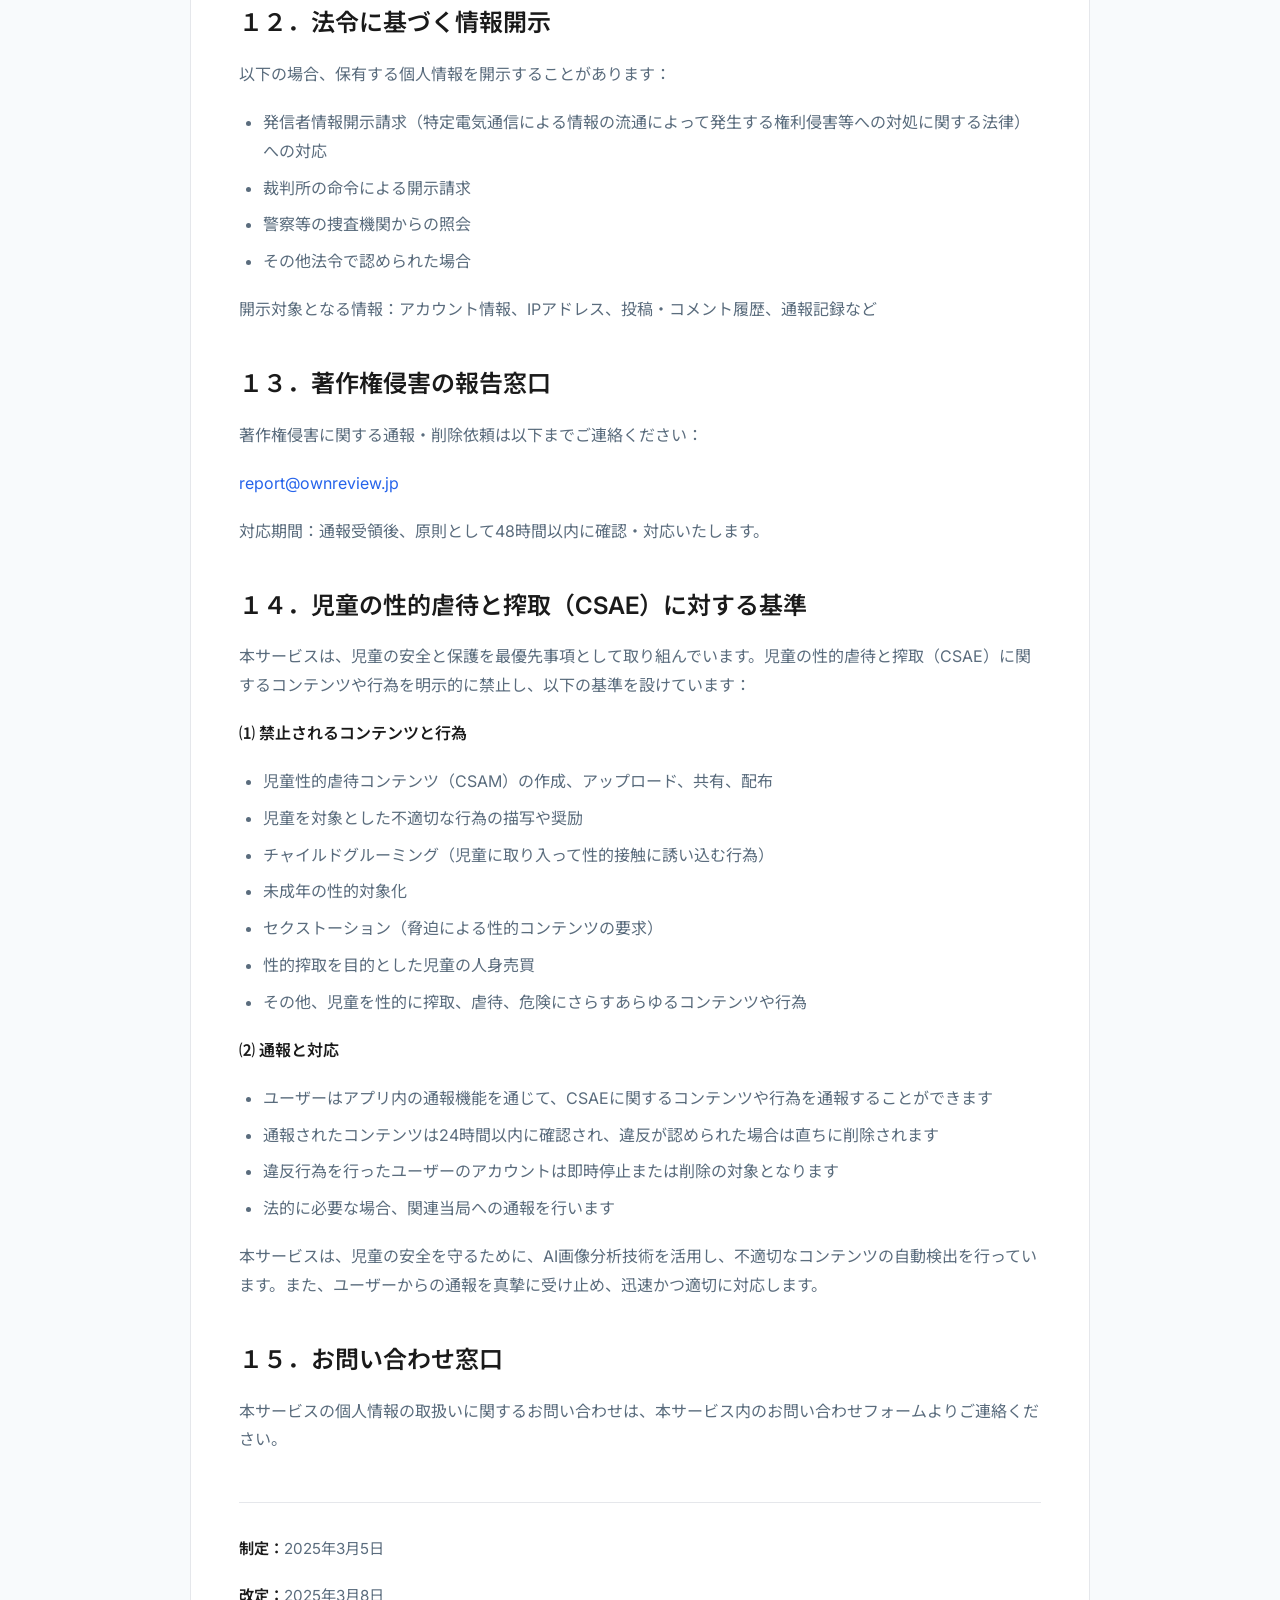
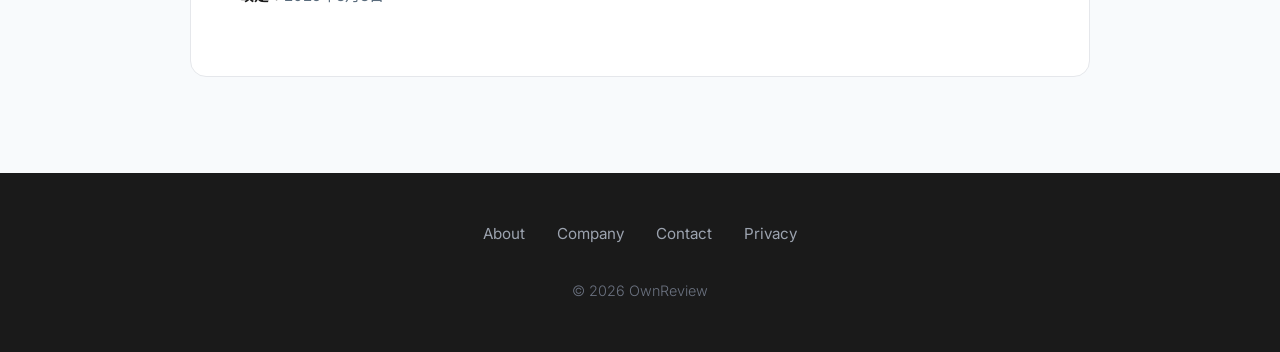
==== commit c0068655: "Update privacy.html" ====
--- a/privacy.html
+++ b/privacy.html
@@ -43,213 +43,206 @@
     <section class="privacy" style="padding-top: 8rem">
       <div class="container">
         <h2 class="section-title">プライバシーポリシー</h2>
+        <p class="section-subtitle">（個人情報保護方針）</p>
 
         <div class="privacy-content">
           <p>
-            当サービスは、ユーザーの個人情報（個人情報保護法第2条第1項に定義される「個人情報」を指し、以下同様とします）について、以下のとおりプライバシーポリシー（以下「本ポリシー」といいます）を定めます。本ポリシーは、当サービスがどのような個人情報を収集し、どのように利用・共有するか、およびユーザーが自己の個人情報をどのように管理できるかを説明するものです。
+            本サービスは、ユーザーの個人情報（個人情報保護法第２条第１項により定義された「個人情報」をいい、以下同様とします。）について以下のとおりプライバシーポリシー（以下「本ポリシー」といいます。）を定めます。本ポリシーは、本サービスがどのような個人情報を取得し、それをどのように利用・共有するか、ユーザーがどのようにご自身の個人情報を管理できるかといったことをご説明するものです。
           </p>
 
           <h3>重要な宣言</h3>
           <p>
-            <strong
-              >当サービスは、ユーザーの個人情報を第三者に販売しません。</strong
-            >また、広告目的での個人情報の共有も行いません。ユーザーの皆様が安心してサービスをご利用いただけるよう、プライバシーの保護を最優先事項として取り組んでいます。
-          </p>
-
-          <h3>1. お問い合わせ先</h3>
-          <p>
-            当サービスにおける個人情報の取扱いに関するお問い合わせは、サービス内のお問い合わせフォームからご連絡ください。
-          </p>
-
-          <h3>2. 収集する個人情報</h3>
-          <p>当サービスは、以下の個人情報を収集します。</p>
-
-          <p><strong>（1）登録時に提供いただく情報</strong></p>
+            <strong>本サービスは、ユーザーの個人情報を第三者に販売いたしません。</strong>また、広告目的での個人情報の共有も行いません。ユーザーの皆様に安心してサービスをご利用いただけるよう、プライバシーの保護を最優先に取り組んでいます。
+          </p>
+
+          <h3>１．取得する個人情報</h3>
+          <p>本サービスでは、以下の個人情報を取得します：</p>
+
+          <p><strong>⑴ 利用登録時に提供いただく情報</strong></p>
           <ul>
             <li>メールアドレス</li>
             <li>アカウント名</li>
             <li>パスワード</li>
             <li>プロフィール情報</li>
-          </ul>
-
-          <p>
-            <strong>（2）サービス利用を通じて自動的に収集される情報</strong>
-          </p>
+            <li>生年月日</li>
+          </ul>
+
+          <p><strong>⑵ 本サービスの利用に伴い自動的に取得される情報</strong></p>
           <ul>
             <li>アクセスログ情報</li>
-            <li>端末情報（OS、モデル、画面サイズなど）</li>
-            <li>端末識別子（広告ID：IDFA/AAID）</li>
+            <li>端末情報（OS、機種、画面サイズ等）</li>
+            <li>デバイス識別情報（広告ID：IDFA/AAID）</li>
             <li>位置情報</li>
-            <li>アプリ使用データ（起動時間、使用機能など）</li>
-          </ul>
-
-          <p><strong>（3）当サービスのご利用時に提供いただく情報</strong></p>
-          <ul>
-            <li>投稿画像</li>
+            <li>アプリ利用状況（起動時間、使用機能等）</li>
+          </ul>
+
+          <p><strong>⑶ 本サービス利用時に提供いただく情報</strong></p>
+          <ul>
+            <li>投稿された画像</li>
             <li>コメント画像</li>
             <li>プロフィール画像</li>
           </ul>
 
-          <p><strong>（4）お問い合わせ時に提供いただく情報</strong></p>
+          <p><strong>⑷ お問い合わせ時に提供いただく情報</strong></p>
           <ul>
             <li>お問い合わせ内容</li>
             <li>メールアドレス</li>
           </ul>
 
-          <h3>3. 個人情報の利用目的</h3>
-          <p>当サービスは、収集した個人情報を以下の目的で利用します。</p>
-          <ul>
-            <li>（1）サービスの提供および運用のため</li>
-            <li>（2）ユーザーからのお問い合わせに対応するため</li>
-            <li>（3）利用規約違反への対処のため</li>
-            <li>（4）不適切なコンテンツの検出および排除のため</li>
-            <li>（5）サービスの改善および新機能の開発のため</li>
-            <li>
-              （6）サービスに関する統計情報の作成のため（個人を特定できない形に加工した情報に限る）
-            </li>
-            <li>
-              （7）広告配信のため（Google
-              AdMobなどの広告配信サービスへの情報提供を含む）
-            </li>
-          </ul>
-
-          <h3>4. AI画像解析について</h3>
-          <p>
-            当サービスは、不適切なコンテンツの検出および安全なプラットフォームの維持を目的として、ユーザーが投稿した画像をGoogle等の企業が提供するAI画像解析サービスを利用して自動的に分析します。
-          </p>
-
-          <p><strong>（1）分析対象の画像</strong></p>
-          <ul>
-            <li>ユーザーが投稿した画像</li>
-            <li>コメントに添付された画像</li>
+          <p><strong>⑸ ログイン記録情報</strong></p>
+          <ul>
+            <li>ログイン時のIPアドレス</li>
+            <li>User-Agent（ブラウザ・デバイス情報）</li>
+            <li>ログイン日時</li>
+          </ul>
+
+          <p><strong>⑹ 投稿・コメント記録情報</strong></p>
+          <ul>
+            <li>投稿時のIPアドレス</li>
+            <li>コメント時のIPアドレス</li>
+            <li>通報時のIPアドレス・User-Agent</li>
+          </ul>
+
+          <p><strong>⑺ 同意記録情報</strong></p>
+          <ul>
+            <li>プライバシーポリシー同意日時・バージョン</li>
+            <li>利用規約同意日時・バージョン</li>
+          </ul>
+
+          <h3>２．個人情報の利用目的</h3>
+          <p>本サービスは、取得した個人情報を以下の目的で利用します：</p>
+          <ul>
+            <li>⑴ 本サービスの提供・運営のため</li>
+            <li>⑵ ユーザーからのお問い合わせに対応するため</li>
+            <li>⑶ 利用規約に違反する行為への対応のため</li>
+            <li>⑷ 不適切なコンテンツの検出・排除のため</li>
+            <li>⑸ 本サービスの改善、新機能の開発のため</li>
+            <li>⑹ 本サービスに関する統計情報の作成のため（個人を特定できない形式に加工したものに限る）</li>
+            <li>⑺ 広告表示のため（Google AdMobを含む広告配信サービスへの情報提供）</li>
+            <li>⑻ 発信者情報開示請求への対応のため</li>
+            <li>⑼ 法令に基づく開示請求への対応のため</li>
+            <li>⑽ サービスの安全性確保・不正利用防止のため</li>
+          </ul>
+
+          <h3>３．AIによる画像分析について</h3>
+          <p>
+            本サービスでは、不適切なコンテンツの検出や安全なプラットフォームの維持を目的として、Google社などが提供するAI画像分析サービスを利用し、ユーザーが投稿する画像を自動的に分析しています。
+          </p>
+
+          <p><strong>⑴ 分析対象となる画像</strong></p>
+          <ul>
+            <li>ユーザーが投稿する画像</li>
+            <li>コメントに添付される画像</li>
             <li>プロフィール画像</li>
           </ul>
 
-          <p><strong>（2）分析の目的</strong></p>
-          <ul>
-            <li>
-              不適切なコンテンツ（暴力的、性的、またはその他利用規約に違反するコンテンツ）の検出
-            </li>
-            <li>プラットフォームの安全性の確保</li>
+          <p><strong>⑵ 分析の目的</strong></p>
+          <ul>
+            <li>不適切なコンテンツ（暴力的、性的、その他利用規約に違反する内容）の検出</li>
+            <li>プラットフォームの安全性確保</li>
             <li>コミュニティガイドラインの遵守</li>
           </ul>
 
-          <p><strong>（3）第三者サービスの利用</strong></p>
-          <p>
-            画像解析には、Google等の企業が提供するAI画像解析サービスを使用します。画像データはこれらのサービスに送信され、分析されます。送信されたデータの取扱いは、各サービス提供者のプライバシーポリシーにも従う場合があります。
-          </p>
-
-          <p><strong>（4）データの保持期間</strong></p>
-          <p>
-            AIによる分析結果は、不適切と判定された場合のみ保存され、その他の分析結果は保存されません。保存された分析結果は、アカウント削除時に削除されるか、最大で6ヶ月間保持された後に削除されます。
-          </p>
-
-          <h3>5. 個人情報の安全管理措置</h3>
-          <p>
-            当サービスは、個人情報を正確かつ最新の状態に保つよう努め、不正アクセス、改ざん、漏えい、滅失、き損から保護するために、必要かつ適切な安全管理措置を講じます。
-          </p>
-
-          <h3>6. 個人情報の第三者提供</h3>
-          <p>
-            当サービスは、以下の場合を除き、ユーザーの同意なく個人情報を第三者に提供することはありません。
-          </p>
-          <ul>
-            <li>（1）法令に基づく場合</li>
-            <li>
-              （2）人の生命、身体または財産の保護のために必要がある場合であって、本人の同意を得ることが困難であるとき
-            </li>
-            <li>
-              （3）公衆衛生の向上または児童の健全な育成の推進のために特に必要がある場合であって、本人の同意を得ることが困難であるとき
-            </li>
-            <li>
-              （4）国の機関もしくは地方公共団体またはその委託を受けた者が法令の定める事務を遂行することに対して協力する必要がある場合であって、本人の同意を得ることにより当該事務の遂行に支障を及ぼすおそれがあるとき
-            </li>
-            <li>（5）分析目的でAI画像解析サービスへ画像データを提供する場合</li>
-            <li>（6）広告配信のためにGoogle AdMobへ情報を提供する場合</li>
-          </ul>
-
-          <h3>6-2. 国際的なデータ転送</h3>
-          <p>
-            当サービスが収集する情報は、サービス提供のためにGoogle等の海外企業のサーバーに保存・処理される場合があります。これらの企業は、適切なデータ保護基準に準拠しています。
-          </p>
-
-          <h3>7. アクセス解析ツールについて</h3>
-          <p>
-            当サービスは、Googleが提供するアクセス解析ツール「Google
-            Analytics」を使用しています。Google
-            Analyticsは、Cookieを使用してデータを収集します。このデータは匿名で収集されており、個人を特定するものではありません。
-          </p>
-
-          <h3>8. 個人情報の開示、訂正、削除</h3>
-          <p>
-            ユーザーが個人情報の開示、訂正、削除を希望する場合、当サービスはユーザー本人であることを確認した上で、法令の定めに従って対応します。このような請求については、お問い合わせフォームからご連絡ください。
-          </p>
-
-          <h3>9. 端末識別子について</h3>
-          <p>当アプリは、サービス提供のために以下の端末識別子を使用します。</p>
-
-          <p><strong>（1）広告ID（IDFA/AAID）</strong></p>
+          <p><strong>⑶ 第三者サービスの利用</strong></p>
+          <p>
+            画像分析のため、Google社などが提供するAI画像分析サービスを利用しています。画像データはこのサービスに送信され、分析されます。送信されたデータの取扱いについては、各サービス提供者のプライバシーポリシーも適用される場合があります。
+          </p>
+
+          <p><strong>⑷ データの保持</strong></p>
+          <p>
+            AIによる分析結果は、不適切と判断された場合のみ保存され、それ以外の分析結果は保存されません。保存された分析結果は、アカウントが削除された場合、または最長で6ヶ月間経過後に削除されます。
+          </p>
+
+          <h3>４．個人情報を安全に管理するための措置</h3>
+          <p>
+            本サービスは、個人情報を正確かつ最新の内容に保つよう努め、不正なアクセス・改ざん・漏えい・滅失及び毀損から保護するため、必要かつ適切な安全管理措置を講じています。
+          </p>
+
+          <h3>５．個人情報の第三者提供について</h3>
+          <p>本サービスは以下の場合を除き、ユーザーの同意を得ないまま第三者に個人情報を提供することはありません：</p>
+          <ul>
+            <li>⑴ 法令に基づく場合</li>
+            <li>⑵ 人の生命、身体又は財産の保護のために必要がある場合であって、本人の同意を得ることが困難であるとき</li>
+            <li>⑶ 公衆衛生の向上又は児童の健全な育成の推進のために特に必要がある場合であって、本人の同意を得ることが困難であるとき</li>
+            <li>⑷ 国の機関若しくは地方公共団体又はその委託を受けた者が法令の定める事務を遂行することに対して協力する必要がある場合であって、本人の同意を得ることにより当該事務の遂行に支障を及ぼすおそれがあるとき</li>
+            <li>⑸ 画像分析目的でのAI画像分析サービスへの画像データの提供</li>
+            <li>⑹ 広告配信のためのGoogle AdMobへの情報提供</li>
+          </ul>
+
+          <h4>国際データ移転について</h4>
+          <p>
+            本サービスが取得した情報は、サービス提供のためにGoogle社などの海外企業のサーバーに保存・処理される場合があります。これらの企業は、適切なデータ保護基準を遵守しています。
+          </p>
+
+          <h3>６．アクセス解析ツールについて</h3>
+          <p>
+            本サービスでは、Googleによるアクセス解析ツール「Googleアナリティクス」を使用しています。このGoogleアナリティクスはデータの収集のためにCookieを使用しています。このデータは匿名で収集されており、個人を特定するものではありません。
+          </p>
+
+          <h3>７．個人情報の開示・訂正・削除</h3>
+          <p>
+            本サービスは、ユーザーから個人情報の開示・訂正・削除等の請求があった場合、本人確認の上で、法令の定めに従って対応します。これらの請求は、お問い合わせフォームよりご連絡ください。
+          </p>
+
+          <h3>８．デバイス識別情報について</h3>
+          <p>本アプリでは、サービス提供のため以下のデバイス識別情報を使用します：</p>
+
+          <p><strong>⑴ 広告ID（IDFA/AAID）</strong></p>
           <ul>
             <li>iOS：IDFA（Identifier for Advertisers）</li>
             <li>Android：AAID（Google Advertising ID）</li>
-            <li>目的：パーソナライズ広告の配信、広告効果測定</li>
-          </ul>
-
-          <p><strong>（2）ユーザーによる制御方法</strong></p>
-          <ul>
-            <li>
-              iOS：設定 → プライバシーとセキュリティ → 広告のトラッキング制限
-            </li>
-            <li>
-              Android：設定 → Google → 広告 → パーソナライズ広告をオプトアウト
-            </li>
-          </ul>
-
-          <p><strong>（3）アプリ内識別子</strong></p>
-          <ul>
-            <li>ユーザーID、セッションIDなど</li>
-            <li>目的：ログイン状態の維持、サービス機能の提供</li>
-          </ul>
-
-          <h3>10. プライバシーポリシーの変更</h3>
-          <p>
-            本ポリシーの内容は、法令その他本ポリシーに別段の定めのある事項を除いて、ユーザーに通知することなく変更することができるものとします。変更後のプライバシーポリシーは、当サービスに掲載したときから効力を生じるものとします。
-          </p>
-
-          <h3>11. 広告配信とデータ利用について</h3>
-          <p><strong>（1）広告配信サービスの利用</strong></p>
-          <p>
-            当サービスは、Googleが提供するAdMobを使用して広告を配信しています。
-          </p>
-
-          <p><strong>（2）収集される情報</strong></p>
-          <ul>
-            <li>端末識別子（広告ID）</li>
-            <li>アプリ使用データ</li>
+            <li>利用目的：パーソナライズド広告の配信、広告効果の測定</li>
+          </ul>
+
+          <p><strong>⑵ ユーザーによる制御方法</strong></p>
+          <ul>
+            <li>iOS：設定 → プライバシーとセキュリティ → 追跡型広告を制限</li>
+            <li>Android：設定 → Google → 広告 → パーソナライズド広告を無効化</li>
+          </ul>
+
+          <p><strong>⑶ アプリ内識別情報</strong></p>
+          <ul>
+            <li>ユーザーID、セッションID等</li>
+            <li>利用目的：ログイン状態の維持、サービス機能の提供</li>
+          </ul>
+
+          <h3>９．プライバシーポリシーの変更</h3>
+          <p>
+            本ポリシーの内容を変更する場合、変更内容および変更後のポリシーをアプリ内または本サービスのウェブサイト上に掲載し、ユーザーに事前にお知らせします。ユーザーの権利に重要な影響を与える変更を行う場合には、アプリ内通知等により個別にお知らせし、必要に応じて改めて同意を取得します。変更後のプライバシーポリシーは、所定の周知期間の経過後に効力を生じるものとします。
+          </p>
+
+          <h3>１０．広告配信とデータ利用について</h3>
+
+          <p><strong>⑴ 広告配信サービスの利用</strong></p>
+          <p>本サービスでは、Google社の提供するAdMobを利用して広告を配信しています。</p>
+
+          <p><strong>⑵ 収集される情報</strong></p>
+          <ul>
+            <li>デバイス識別情報（広告ID）</li>
+            <li>アプリ利用状況</li>
             <li>端末情報</li>
-            <li>おおよその位置情報</li>
-          </ul>
-
-          <p><strong>（3）個人情報の取扱い</strong></p>
-          <p>当サービスは、これらの情報を以下の目的でのみ使用します。</p>
+            <li>大まかな位置情報</li>
+          </ul>
+
+          <p><strong>⑶ 個人情報の取扱い</strong></p>
+          <p>本サービスは、これらの情報を以下の目的でのみ使用します：</p>
           <ul>
             <li>適切な広告の表示</li>
             <li>広告効果の測定</li>
             <li>サービスの改善</li>
           </ul>
 
-          <p><strong>（4）第三者提供の制限</strong></p>
-          <p>
-            収集した個人情報は、法令で認められている場合を除き、ユーザーの同意なく第三者に販売または提供されることはありません。
-          </p>
-
-          <p><strong>（5）ユーザーの選択</strong></p>
-          <p>
-            ユーザーは、端末の設定からいつでもパーソナライズ広告をオプトアウトできます。オプトアウト後も広告は表示されますが、ユーザーの興味に基づかない一般的な広告となります。
-          </p>
-
-          <p>
-            AdMobプライバシーポリシー：<a
+          <p><strong>⑷ 第三者への提供制限</strong></p>
+          <p>
+            収集した個人情報は、法令で認められた場合を除き、ユーザーの同意なく第三者に販売または提供することはありません。
+          </p>
+
+          <p><strong>⑸ ユーザーの選択権</strong></p>
+          <p>
+            ユーザーは、デバイスの設定からいつでもパーソナライズド広告をオプトアウトできます。オプトアウト後も広告は表示されますが、ユーザーの興味に基づかない一般的な広告となります。
+          </p>
+          <p>
+            AdMobのプライバシーポリシー：<a
               href="https://policies.google.com/technologies/ads"
               target="_blank"
               rel="noopener noreferrer"
@@ -257,52 +250,67 @@
             >
           </p>
 
-          <h3>12. 児童の性的虐待・搾取（CSAE）に対する基準</h3>
-          <p>
-            当サービスは、児童の安全と保護を最優先事項としています。児童の性的虐待・搾取（CSAE）に関連するあらゆるコンテンツや行為を明確に禁止し、以下の基準を設けています。
-          </p>
-
-          <p><strong>（1）禁止されるコンテンツおよび行為</strong></p>
-          <ul>
-            <li>児童性的虐待素材（CSAM）の作成、アップロード、共有、配布</li>
-            <li>児童に対する不適切な行為の描写または助長</li>
-            <li>
-              児童グルーミング（性的接触に誘い込むために児童と関わる行為）
-            </li>
-            <li>未成年者の性的対象化</li>
+          <h3>１１．データの保存期間</h3>
+          <p>個人情報および関連情報は以下の期間保存されます：</p>
+          <ul>
+            <li>アカウント情報：退会まで保存</li>
+            <li>ログイン記録（IPアドレス）：3ヶ月間保存</li>
+            <li>投稿・コメント時のIPアドレス：6ヶ月間保存（削除後も保持）</li>
+            <li>通報記録：対応完了後6ヶ月間保存</li>
+            <li>退会後のアカウント情報：退会後30日以内に匿名化または削除</li>
+          </ul>
+
+          <h3>１２．法令に基づく情報開示</h3>
+          <p>以下の場合、保有する個人情報を開示することがあります：</p>
+          <ul>
+            <li>発信者情報開示請求（特定電気通信による情報の流通によって発生する権利侵害等への対処に関する法律）への対応</li>
+            <li>裁判所の命令による開示請求</li>
+            <li>警察等の捜査機関からの照会</li>
+            <li>その他法令で認められた場合</li>
+          </ul>
+          <p>開示対象となる情報：アカウント情報、IPアドレス、投稿・コメント履歴、通報記録など</p>
+
+          <h3>１３．著作権侵害の報告窓口</h3>
+          <p>著作権侵害に関する通報・削除依頼は以下までご連絡ください：</p>
+          <p><a href="mailto:report@ownreview.jp">report@ownreview.jp</a></p>
+          <p>対応期間：通報受領後、原則として48時間以内に確認・対応いたします。</p>
+
+          <h3>１４．児童の性的虐待と搾取（CSAE）に対する基準</h3>
+          <p>
+            本サービスは、児童の安全と保護を最優先事項として取り組んでいます。児童の性的虐待と搾取（CSAE）に関するコンテンツや行為を明示的に禁止し、以下の基準を設けています：
+          </p>
+
+          <p><strong>⑴ 禁止されるコンテンツと行為</strong></p>
+          <ul>
+            <li>児童性的虐待コンテンツ（CSAM）の作成、アップロード、共有、配布</li>
+            <li>児童を対象とした不適切な行為の描写や奨励</li>
+            <li>チャイルドグルーミング（児童に取り入って性的接触に誘い込む行為）</li>
+            <li>未成年の性的対象化</li>
             <li>セクストーション（脅迫による性的コンテンツの要求）</li>
-            <li>性的搾取目的での児童の人身取引</li>
-            <li>
-              その他、児童を性的に搾取、虐待、または危険にさらすコンテンツや行為
-            </li>
-          </ul>
-
-          <p><strong>（2）報告と対応</strong></p>
-          <ul>
-            <li>
-              ユーザーは、アプリ内の報告機能を通じてCSAE関連のコンテンツや行為を報告できます
-            </li>
-            <li>
-              報告されたコンテンツは24時間以内に審査され、違反が確認された場合は直ちにコンテンツが削除されます
-            </li>
-            <li>
-              違反行為を行ったユーザーアカウントは、即座に停止または削除されます
-            </li>
-            <li>法令で要求される場合、関係当局に報告します</li>
-          </ul>
-
-          <p><strong>（3）児童安全に関する連絡先</strong></p>
-          <p>
-            CSAEに関する懸念や報告については、アプリ内のお問い合わせフォームからご連絡ください。
-          </p>
-
-          <p>
-            当サービスは、AI画像解析技術を活用して不適切なコンテンツを自動検出し、児童の安全を守ります。すべてのユーザー報告を真摯に受け止め、迅速かつ適切に対応いたします。
+            <li>性的搾取を目的とした児童の人身売買</li>
+            <li>その他、児童を性的に搾取、虐待、危険にさらすあらゆるコンテンツや行為</li>
+          </ul>
+
+          <p><strong>⑵ 通報と対応</strong></p>
+          <ul>
+            <li>ユーザーはアプリ内の通報機能を通じて、CSAEに関するコンテンツや行為を通報することができます</li>
+            <li>通報されたコンテンツは24時間以内に確認され、違反が認められた場合は直ちに削除されます</li>
+            <li>違反行為を行ったユーザーのアカウントは即時停止または削除の対象となります</li>
+            <li>法的に必要な場合、関連当局への通報を行います</li>
+          </ul>
+
+          <p>
+            本サービスは、児童の安全を守るために、AI画像分析技術を活用し、不適切なコンテンツの自動検出を行っています。また、ユーザーからの通報を真摯に受け止め、迅速かつ適切に対応します。
+          </p>
+
+          <h3>１５．お問い合わせ窓口</h3>
+          <p>
+            本サービスの個人情報の取扱いに関するお問い合わせは、本サービス内のお問い合わせフォームよりご連絡ください。
           </p>
 
           <div class="privacy-dates">
-            <p><strong>制定日：</strong>2026年2月24日</p>
-            <p><strong>最終改定：</strong>2026年2月24日</p>
+            <p><strong>制定：</strong>2025年3月5日</p>
+            <p><strong>改定：</strong>2025年3月8日</p>
           </div>
         </div>
       </div>
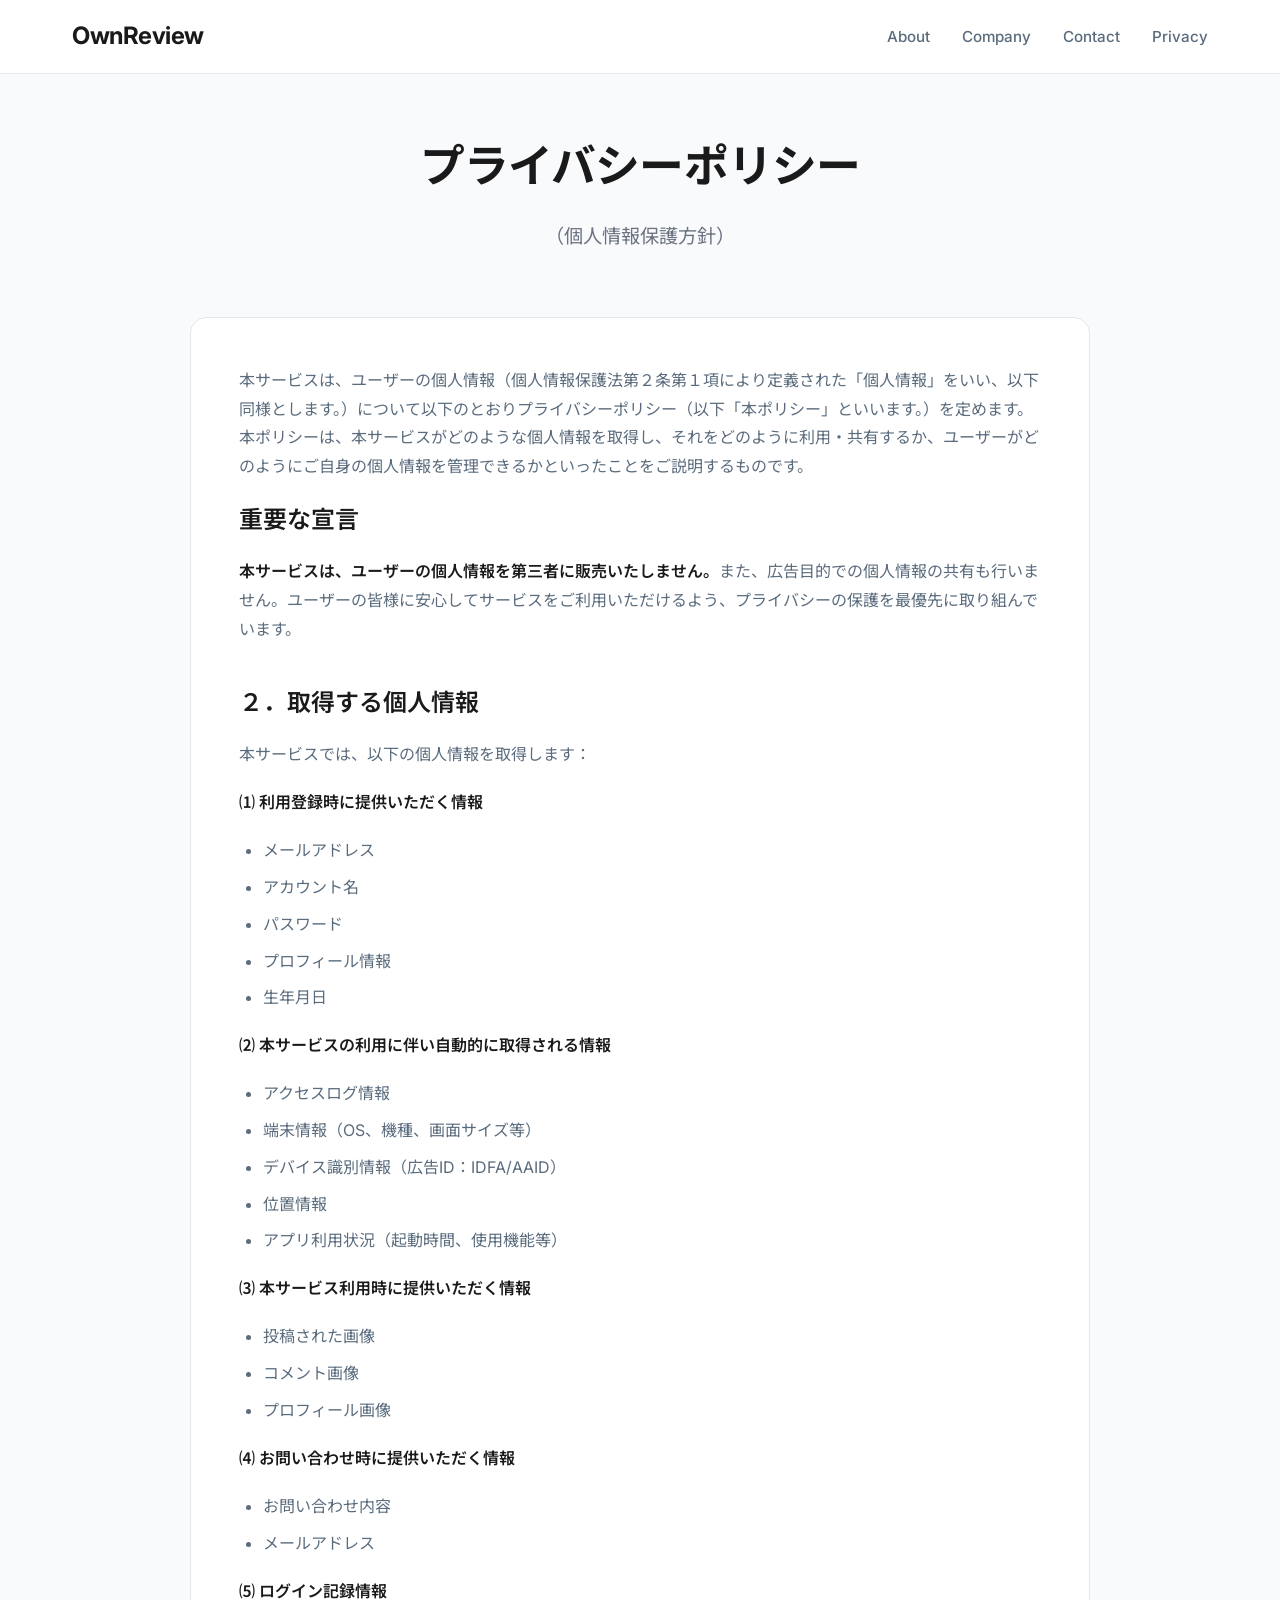
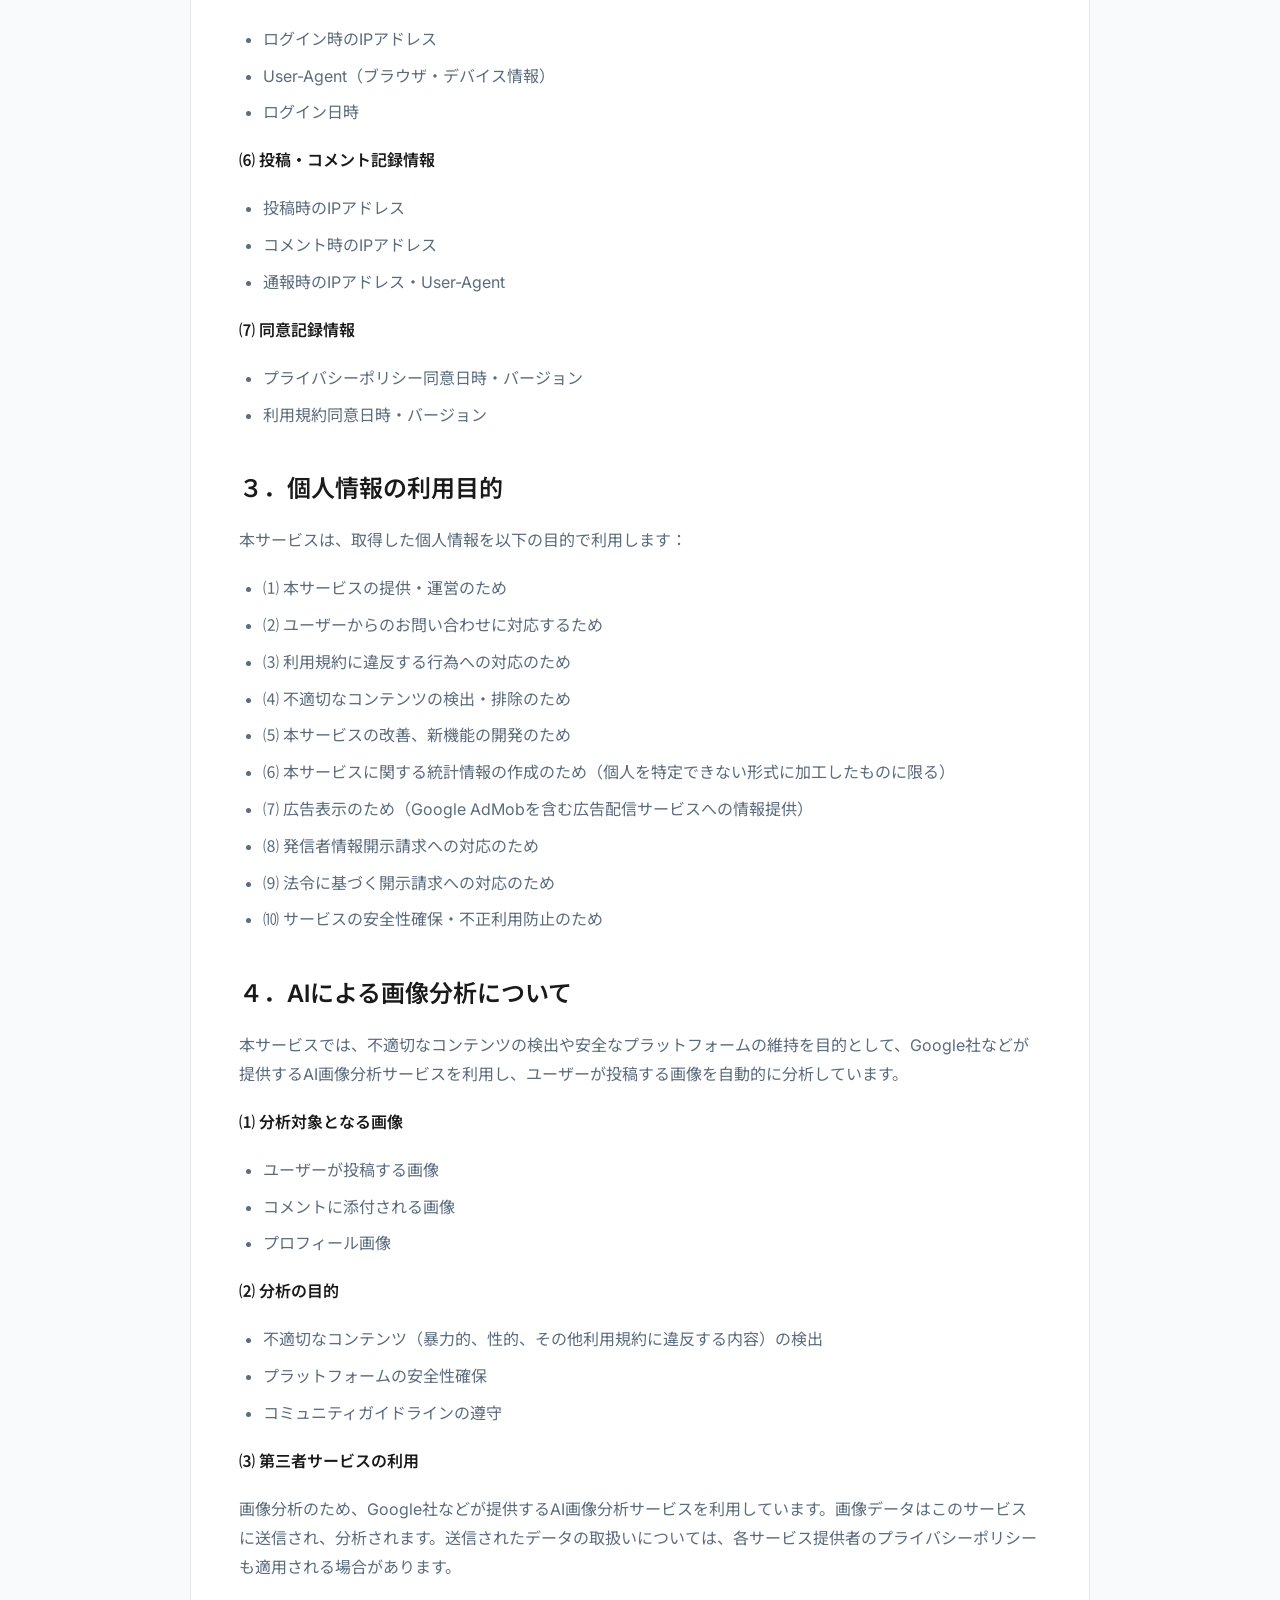
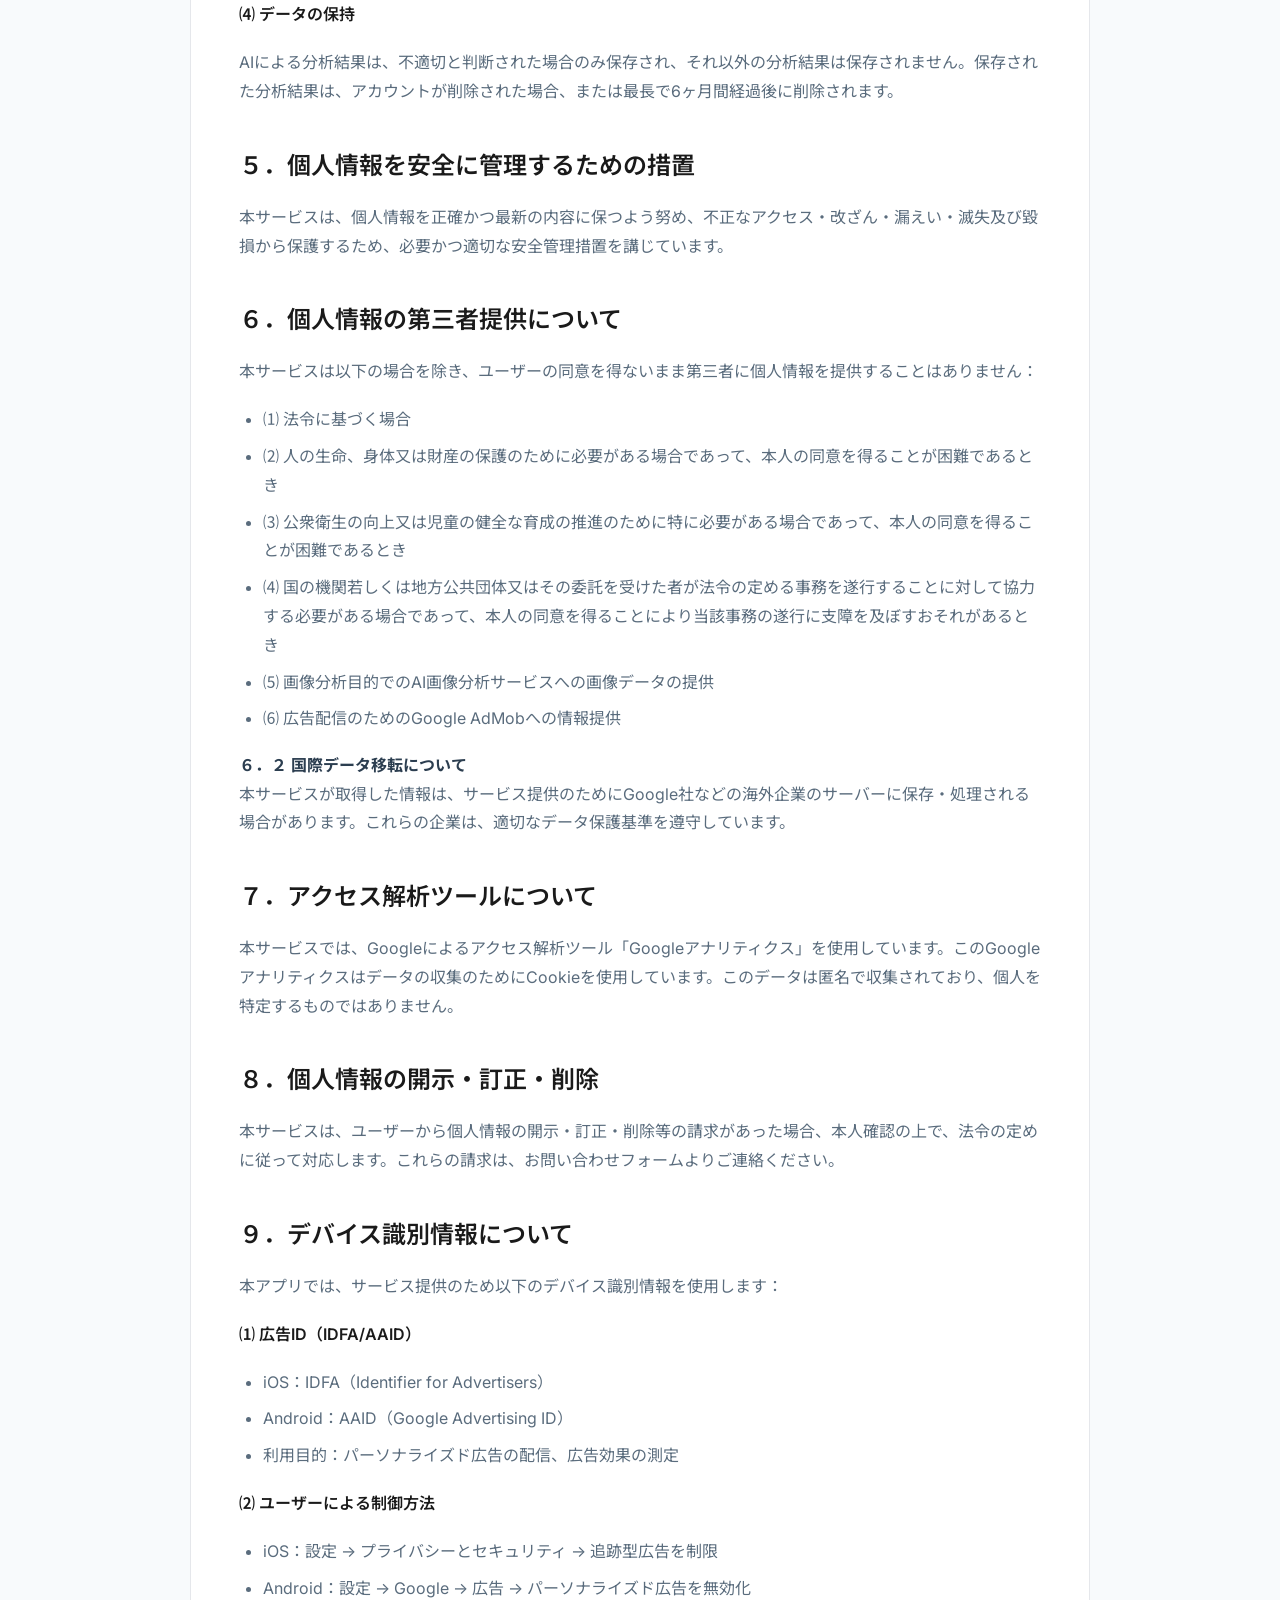
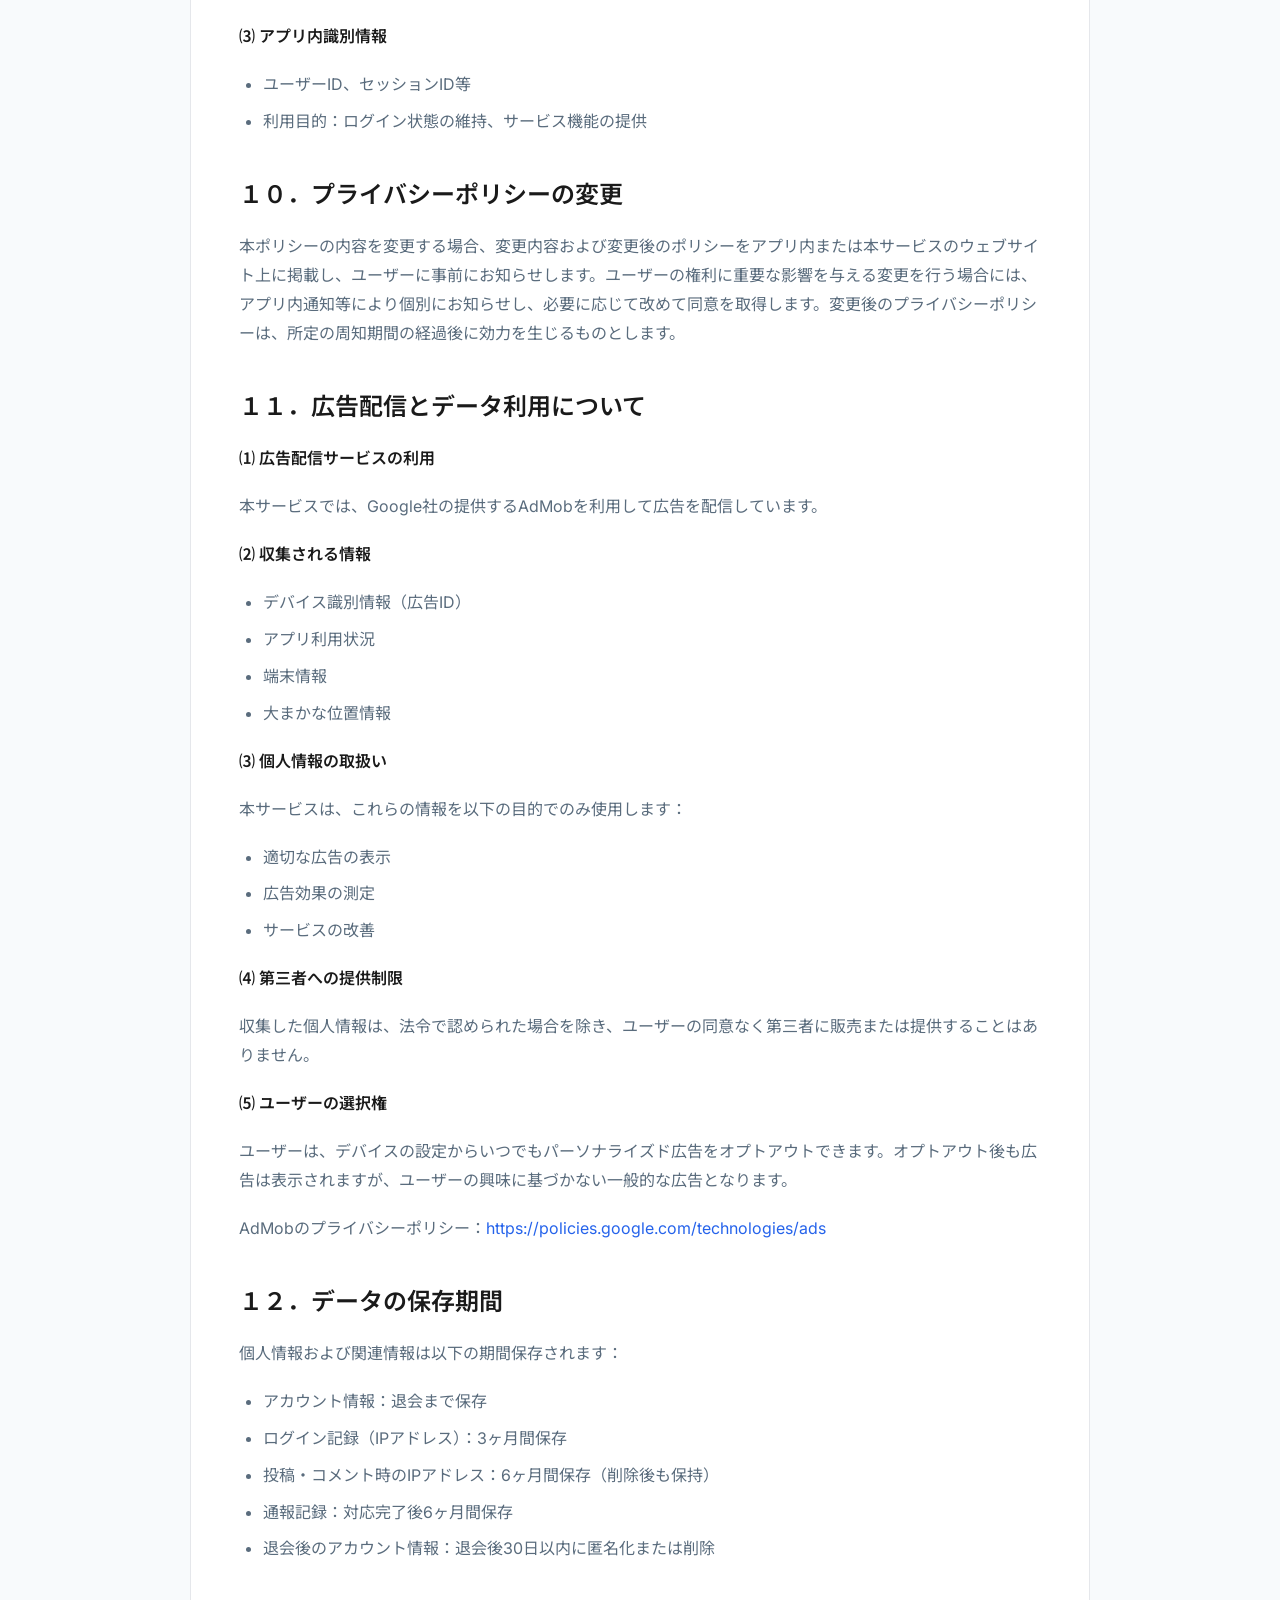
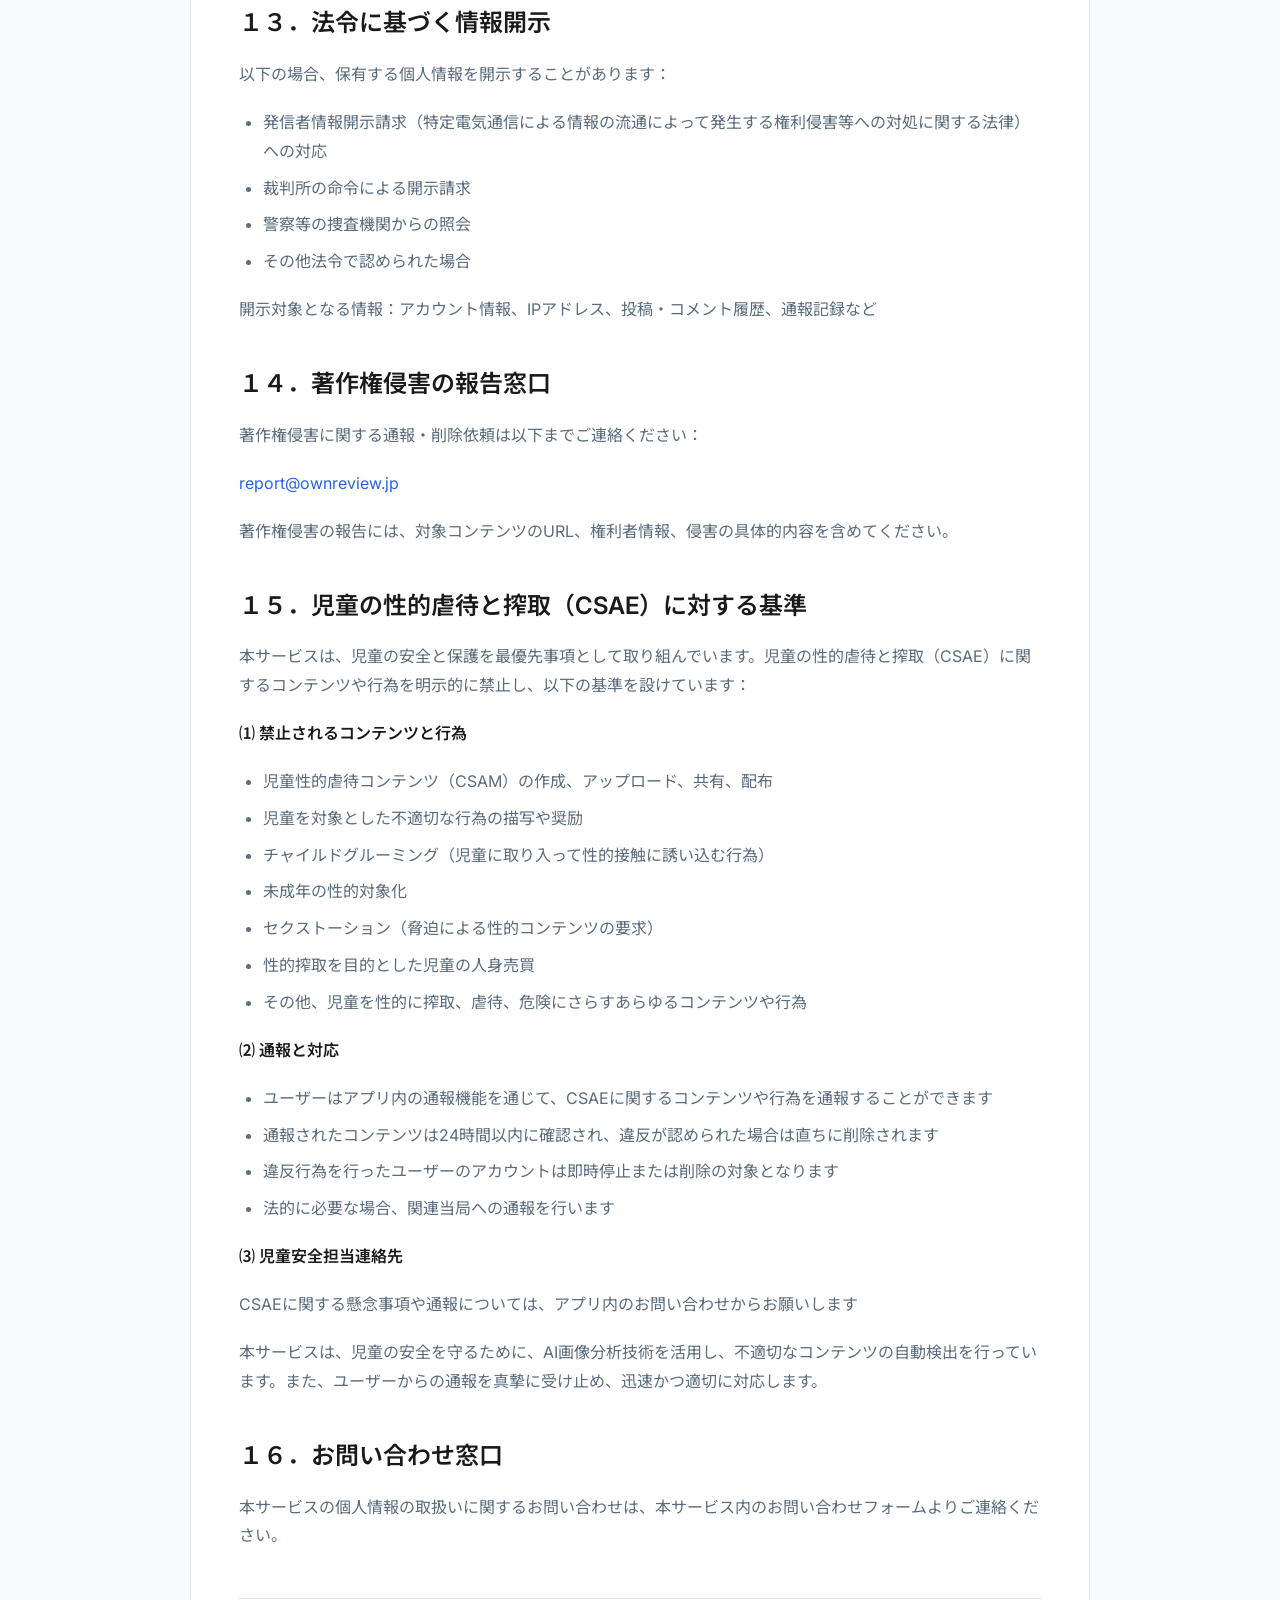
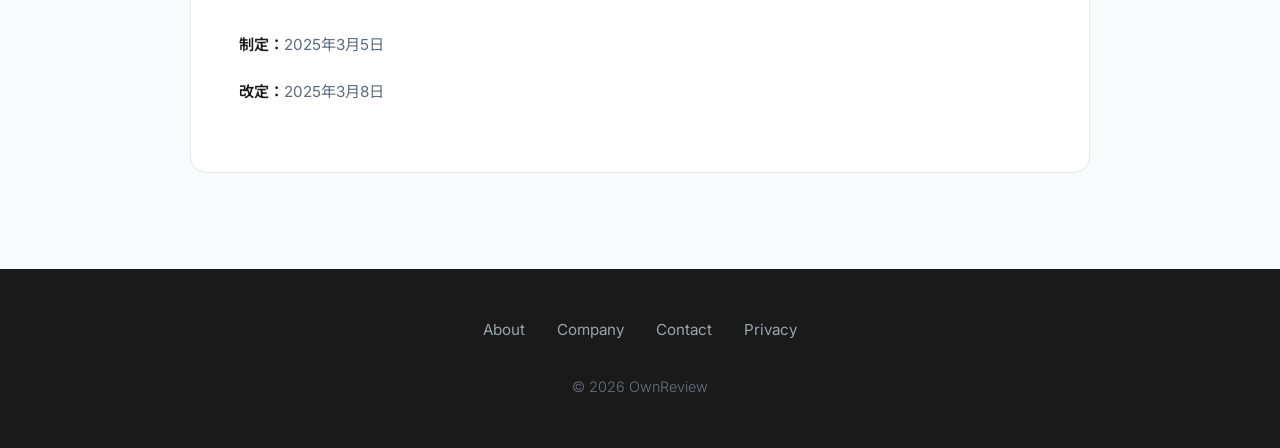
==== commit 04e2c5cf: "Update privacy.html" ====
--- a/privacy.html
+++ b/privacy.html
@@ -55,7 +55,7 @@
             <strong>本サービスは、ユーザーの個人情報を第三者に販売いたしません。</strong>また、広告目的での個人情報の共有も行いません。ユーザーの皆様に安心してサービスをご利用いただけるよう、プライバシーの保護を最優先に取り組んでいます。
           </p>
 
-          <h3>１．取得する個人情報</h3>
+          <h3>２．取得する個人情報</h3>
           <p>本サービスでは、以下の個人情報を取得します：</p>
 
           <p><strong>⑴ 利用登録時に提供いただく情報</strong></p>
@@ -109,7 +109,7 @@
             <li>利用規約同意日時・バージョン</li>
           </ul>
 
-          <h3>２．個人情報の利用目的</h3>
+          <h3>３．個人情報の利用目的</h3>
           <p>本サービスは、取得した個人情報を以下の目的で利用します：</p>
           <ul>
             <li>⑴ 本サービスの提供・運営のため</li>
@@ -124,7 +124,7 @@
             <li>⑽ サービスの安全性確保・不正利用防止のため</li>
           </ul>
 
-          <h3>３．AIによる画像分析について</h3>
+          <h3>４．AIによる画像分析について</h3>
           <p>
             本サービスでは、不適切なコンテンツの検出や安全なプラットフォームの維持を目的として、Google社などが提供するAI画像分析サービスを利用し、ユーザーが投稿する画像を自動的に分析しています。
           </p>
@@ -153,12 +153,12 @@
             AIによる分析結果は、不適切と判断された場合のみ保存され、それ以外の分析結果は保存されません。保存された分析結果は、アカウントが削除された場合、または最長で6ヶ月間経過後に削除されます。
           </p>
 
-          <h3>４．個人情報を安全に管理するための措置</h3>
+          <h3>５．個人情報を安全に管理するための措置</h3>
           <p>
             本サービスは、個人情報を正確かつ最新の内容に保つよう努め、不正なアクセス・改ざん・漏えい・滅失及び毀損から保護するため、必要かつ適切な安全管理措置を講じています。
           </p>
 
-          <h3>５．個人情報の第三者提供について</h3>
+          <h3>６．個人情報の第三者提供について</h3>
           <p>本サービスは以下の場合を除き、ユーザーの同意を得ないまま第三者に個人情報を提供することはありません：</p>
           <ul>
             <li>⑴ 法令に基づく場合</li>
@@ -169,22 +169,22 @@
             <li>⑹ 広告配信のためのGoogle AdMobへの情報提供</li>
           </ul>
 
-          <h4>国際データ移転について</h4>
+          <h4>６．２ 国際データ移転について</h4>
           <p>
             本サービスが取得した情報は、サービス提供のためにGoogle社などの海外企業のサーバーに保存・処理される場合があります。これらの企業は、適切なデータ保護基準を遵守しています。
           </p>
 
-          <h3>６．アクセス解析ツールについて</h3>
+          <h3>７．アクセス解析ツールについて</h3>
           <p>
             本サービスでは、Googleによるアクセス解析ツール「Googleアナリティクス」を使用しています。このGoogleアナリティクスはデータの収集のためにCookieを使用しています。このデータは匿名で収集されており、個人を特定するものではありません。
           </p>
 
-          <h3>７．個人情報の開示・訂正・削除</h3>
+          <h3>８．個人情報の開示・訂正・削除</h3>
           <p>
             本サービスは、ユーザーから個人情報の開示・訂正・削除等の請求があった場合、本人確認の上で、法令の定めに従って対応します。これらの請求は、お問い合わせフォームよりご連絡ください。
           </p>
 
-          <h3>８．デバイス識別情報について</h3>
+          <h3>９．デバイス識別情報について</h3>
           <p>本アプリでは、サービス提供のため以下のデバイス識別情報を使用します：</p>
 
           <p><strong>⑴ 広告ID（IDFA/AAID）</strong></p>
@@ -206,12 +206,12 @@
             <li>利用目的：ログイン状態の維持、サービス機能の提供</li>
           </ul>
 
-          <h3>９．プライバシーポリシーの変更</h3>
+          <h3>１０．プライバシーポリシーの変更</h3>
           <p>
             本ポリシーの内容を変更する場合、変更内容および変更後のポリシーをアプリ内または本サービスのウェブサイト上に掲載し、ユーザーに事前にお知らせします。ユーザーの権利に重要な影響を与える変更を行う場合には、アプリ内通知等により個別にお知らせし、必要に応じて改めて同意を取得します。変更後のプライバシーポリシーは、所定の周知期間の経過後に効力を生じるものとします。
           </p>
 
-          <h3>１０．広告配信とデータ利用について</h3>
+          <h3>１１．広告配信とデータ利用について</h3>
 
           <p><strong>⑴ 広告配信サービスの利用</strong></p>
           <p>本サービスでは、Google社の提供するAdMobを利用して広告を配信しています。</p>
@@ -250,7 +250,7 @@
             >
           </p>
 
-          <h3>１１．データの保存期間</h3>
+          <h3>１２．データの保存期間</h3>
           <p>個人情報および関連情報は以下の期間保存されます：</p>
           <ul>
             <li>アカウント情報：退会まで保存</li>
@@ -260,7 +260,7 @@
             <li>退会後のアカウント情報：退会後30日以内に匿名化または削除</li>
           </ul>
 
-          <h3>１２．法令に基づく情報開示</h3>
+          <h3>１３．法令に基づく情報開示</h3>
           <p>以下の場合、保有する個人情報を開示することがあります：</p>
           <ul>
             <li>発信者情報開示請求（特定電気通信による情報の流通によって発生する権利侵害等への対処に関する法律）への対応</li>
@@ -270,12 +270,12 @@
           </ul>
           <p>開示対象となる情報：アカウント情報、IPアドレス、投稿・コメント履歴、通報記録など</p>
 
-          <h3>１３．著作権侵害の報告窓口</h3>
+          <h3>１４．著作権侵害の報告窓口</h3>
           <p>著作権侵害に関する通報・削除依頼は以下までご連絡ください：</p>
           <p><a href="mailto:report@ownreview.jp">report@ownreview.jp</a></p>
-          <p>対応期間：通報受領後、原則として48時間以内に確認・対応いたします。</p>
-
-          <h3>１４．児童の性的虐待と搾取（CSAE）に対する基準</h3>
+          <p>著作権侵害の報告には、対象コンテンツのURL、権利者情報、侵害の具体的内容を含めてください。</p>
+
+          <h3>１５．児童の性的虐待と搾取（CSAE）に対する基準</h3>
           <p>
             本サービスは、児童の安全と保護を最優先事項として取り組んでいます。児童の性的虐待と搾取（CSAE）に関するコンテンツや行為を明示的に禁止し、以下の基準を設けています：
           </p>
@@ -299,11 +299,15 @@
             <li>法的に必要な場合、関連当局への通報を行います</li>
           </ul>
 
+          <p><strong>⑶ 児童安全担当連絡先</strong></p>
+          <p>
+            CSAEに関する懸念事項や通報については、アプリ内のお問い合わせからお願いします
+          </p>
           <p>
             本サービスは、児童の安全を守るために、AI画像分析技術を活用し、不適切なコンテンツの自動検出を行っています。また、ユーザーからの通報を真摯に受け止め、迅速かつ適切に対応します。
           </p>
 
-          <h3>１５．お問い合わせ窓口</h3>
+          <h3>１６．お問い合わせ窓口</h3>
           <p>
             本サービスの個人情報の取扱いに関するお問い合わせは、本サービス内のお問い合わせフォームよりご連絡ください。
           </p>
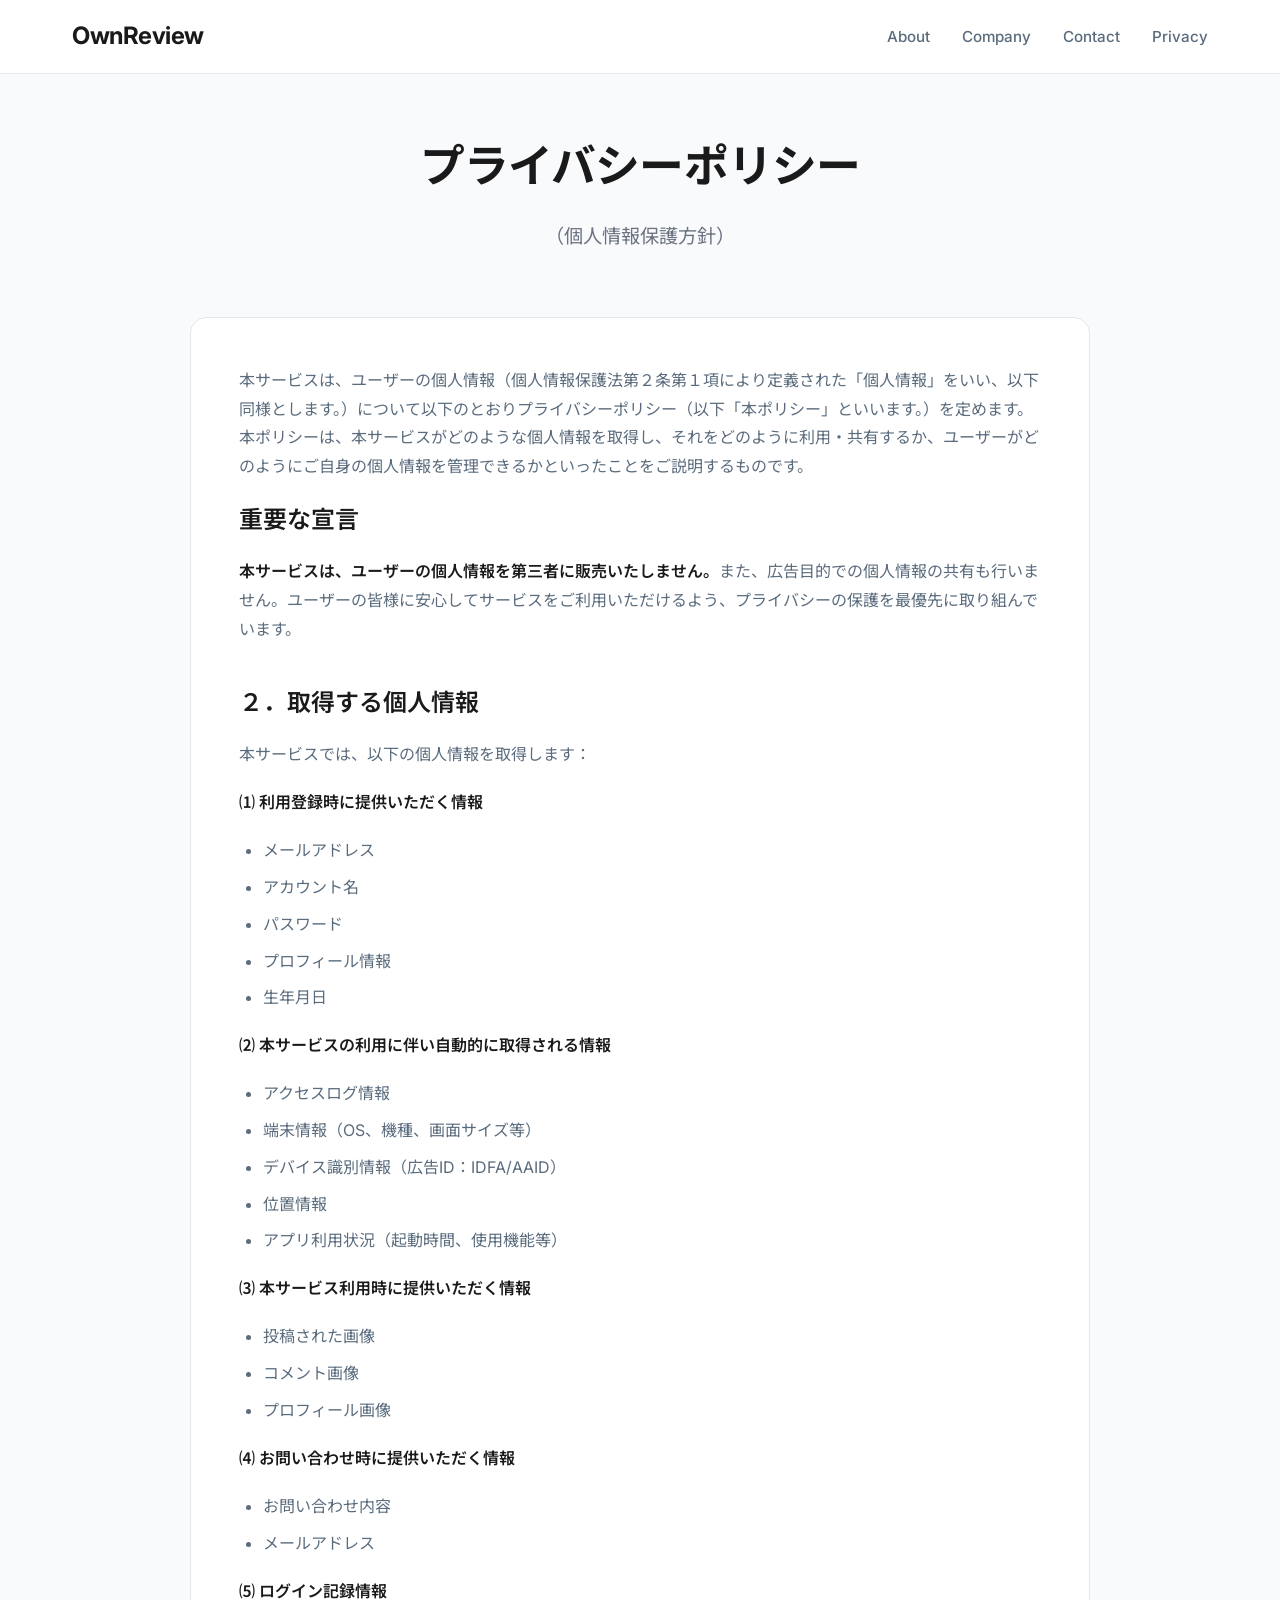
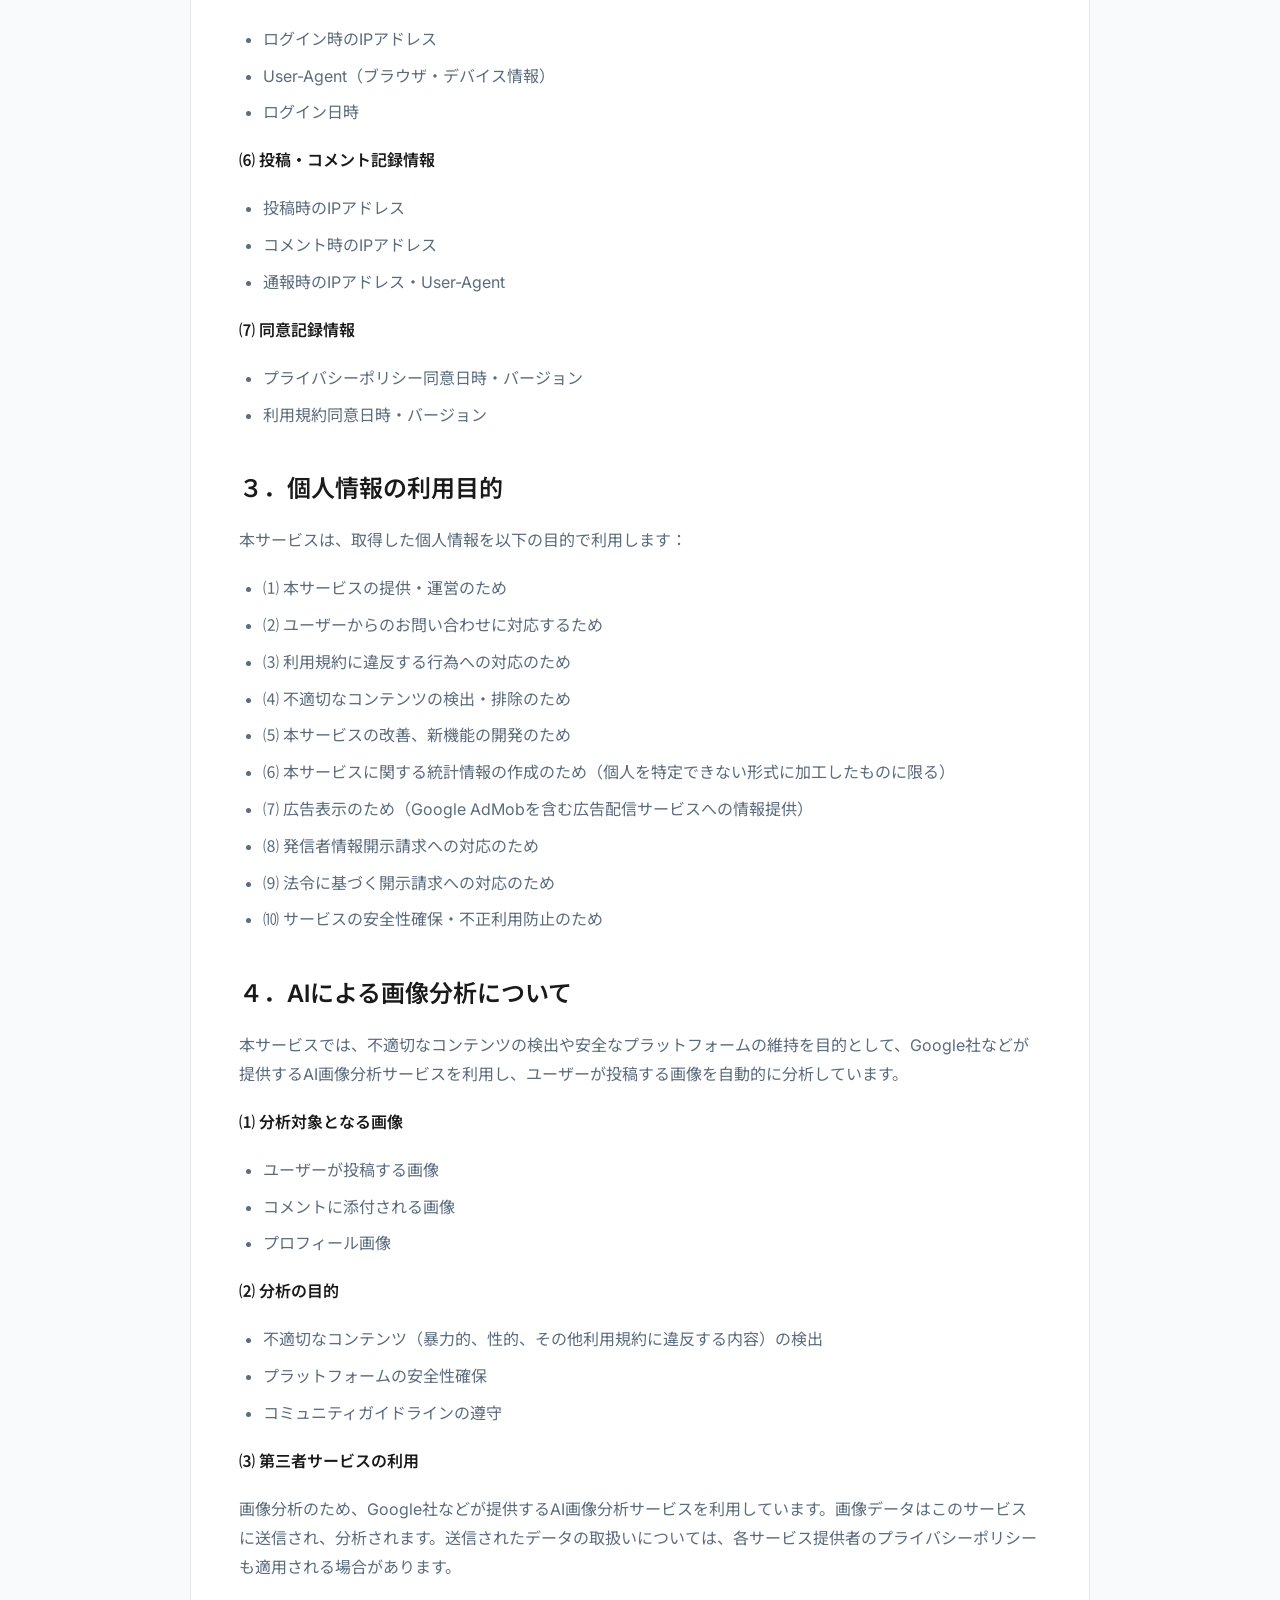
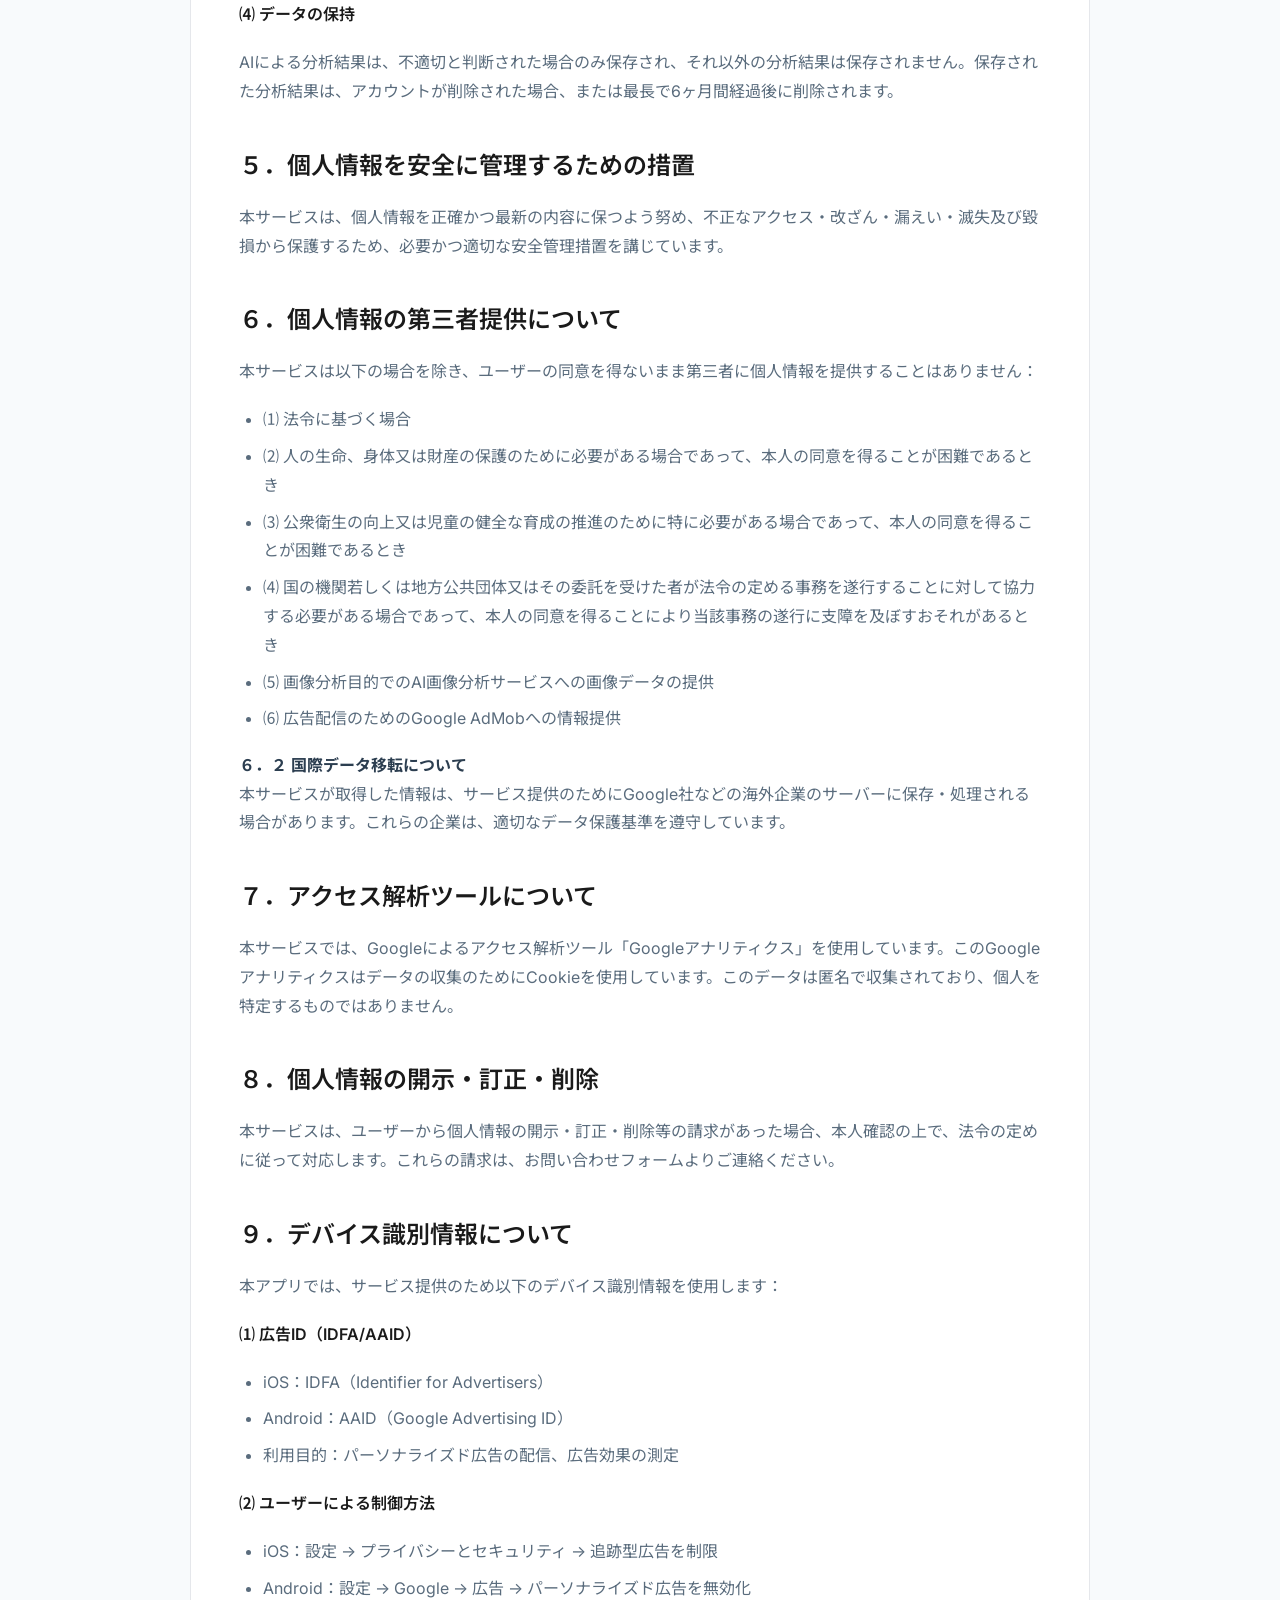
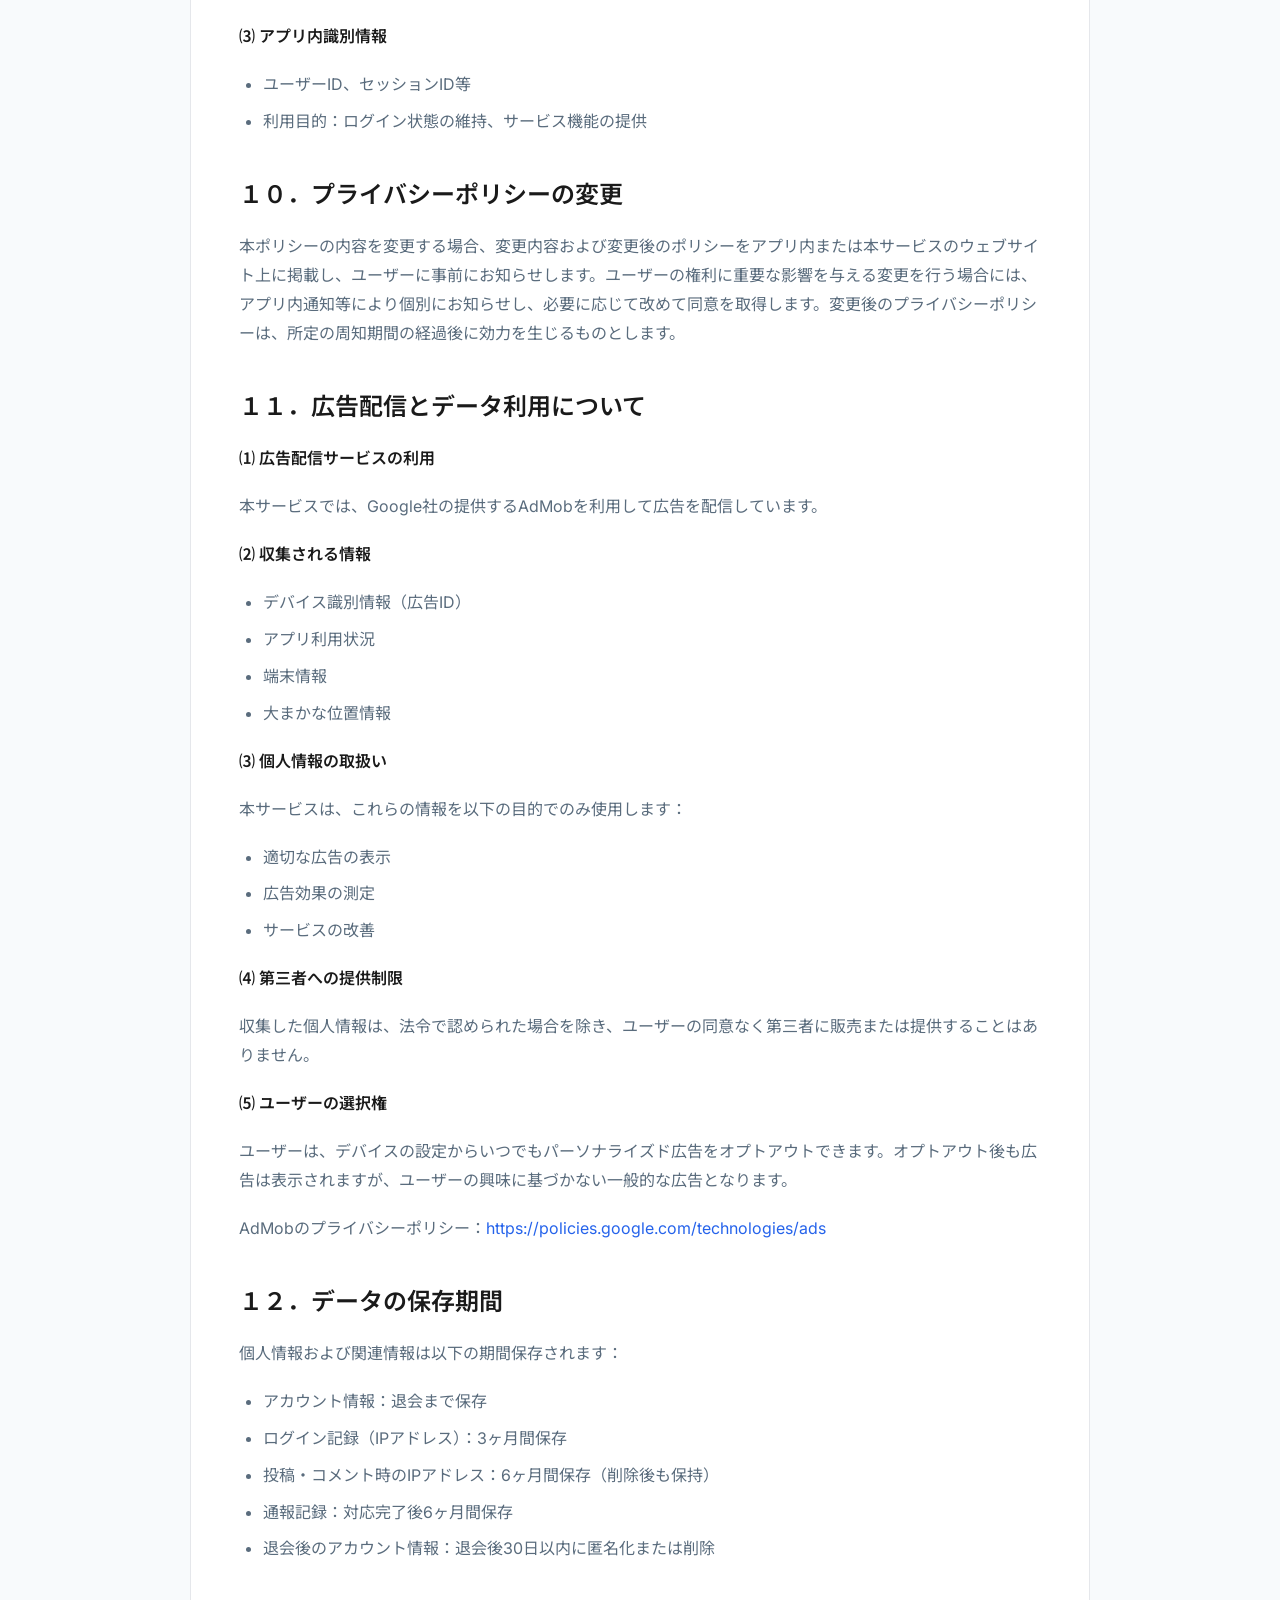
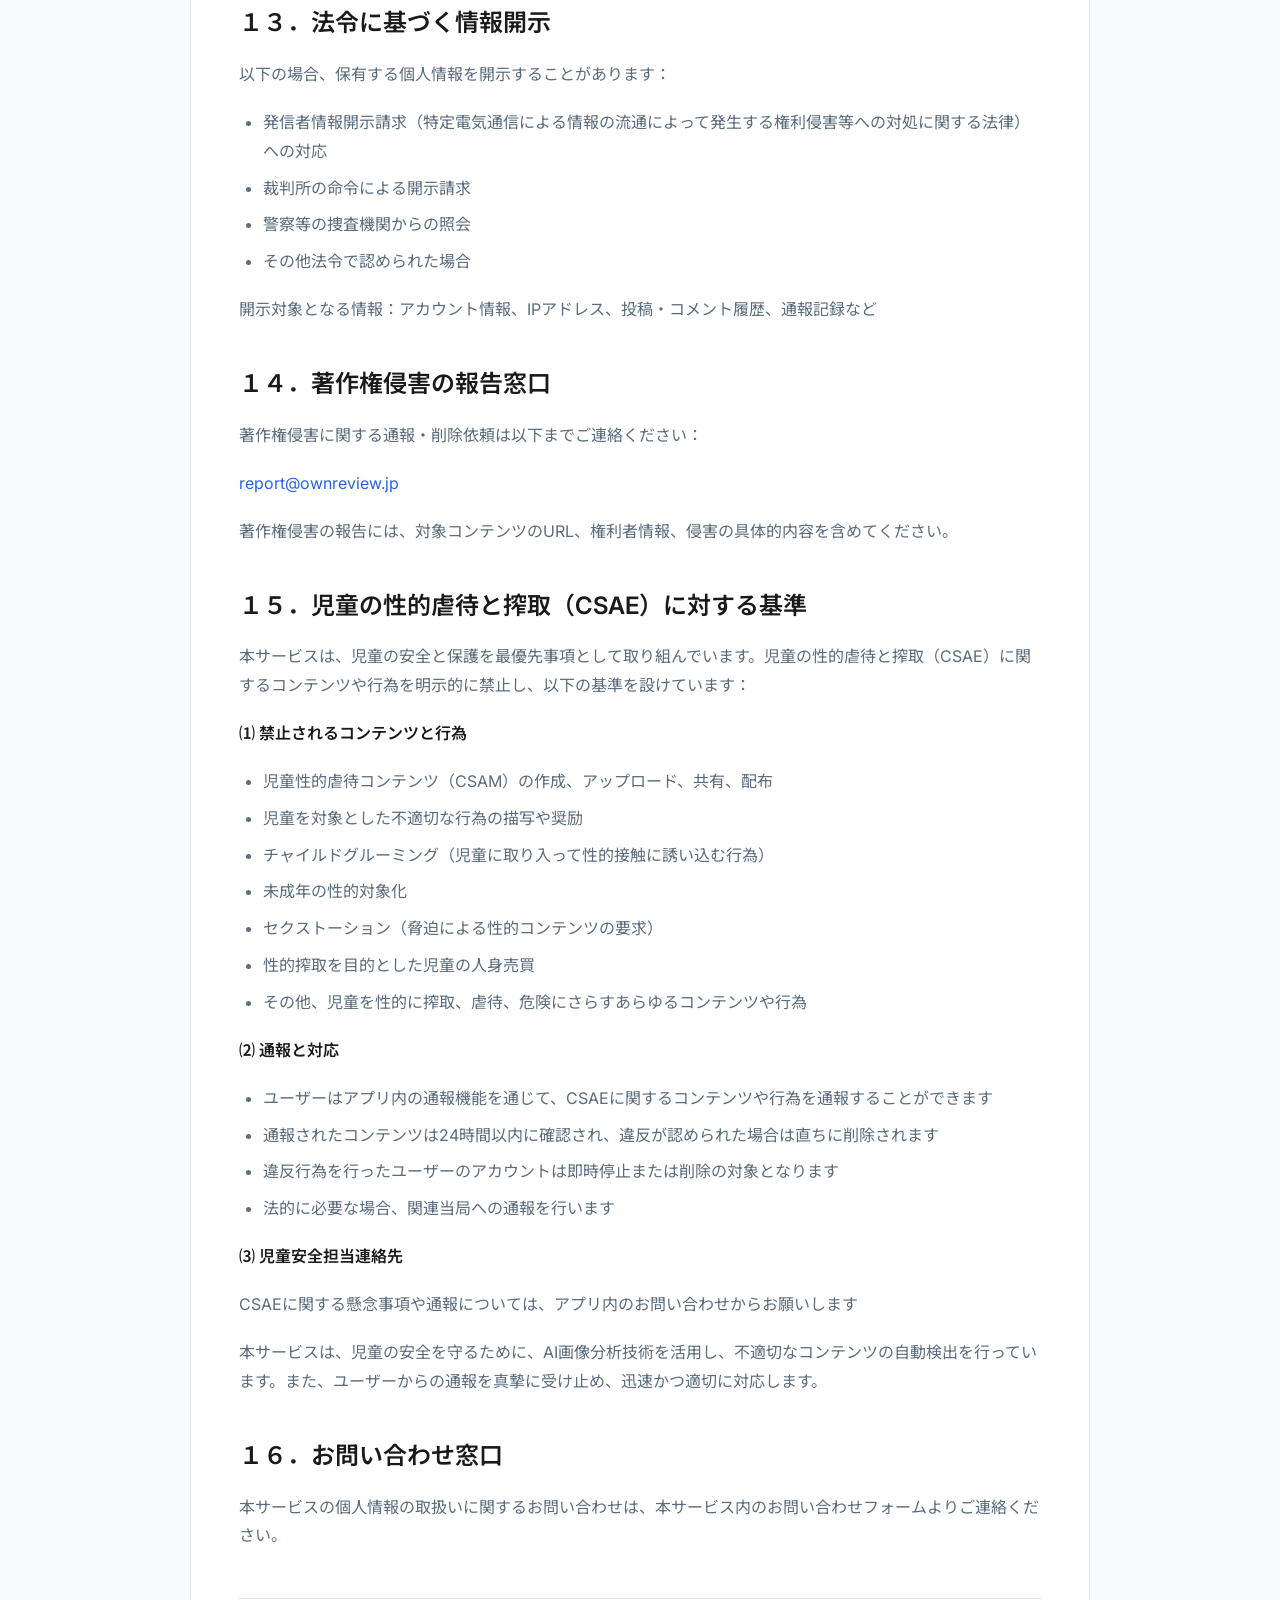
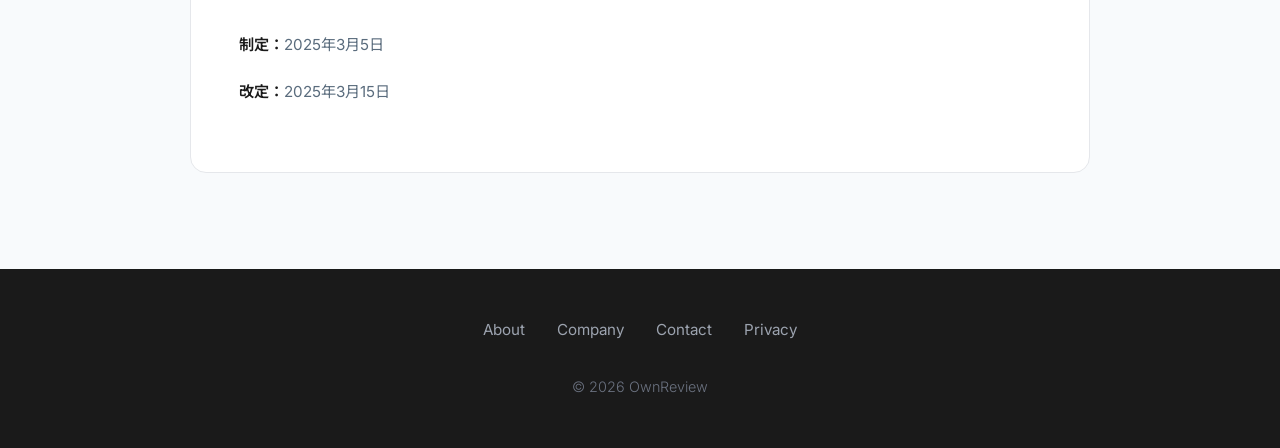
==== commit 8d129936: "Update privacy.html" ====
--- a/privacy.html
+++ b/privacy.html
@@ -314,7 +314,7 @@
 
           <div class="privacy-dates">
             <p><strong>制定：</strong>2025年3月5日</p>
-            <p><strong>改定：</strong>2025年3月8日</p>
+            <p><strong>改定：</strong>2025年3月15日</p>
           </div>
         </div>
       </div>
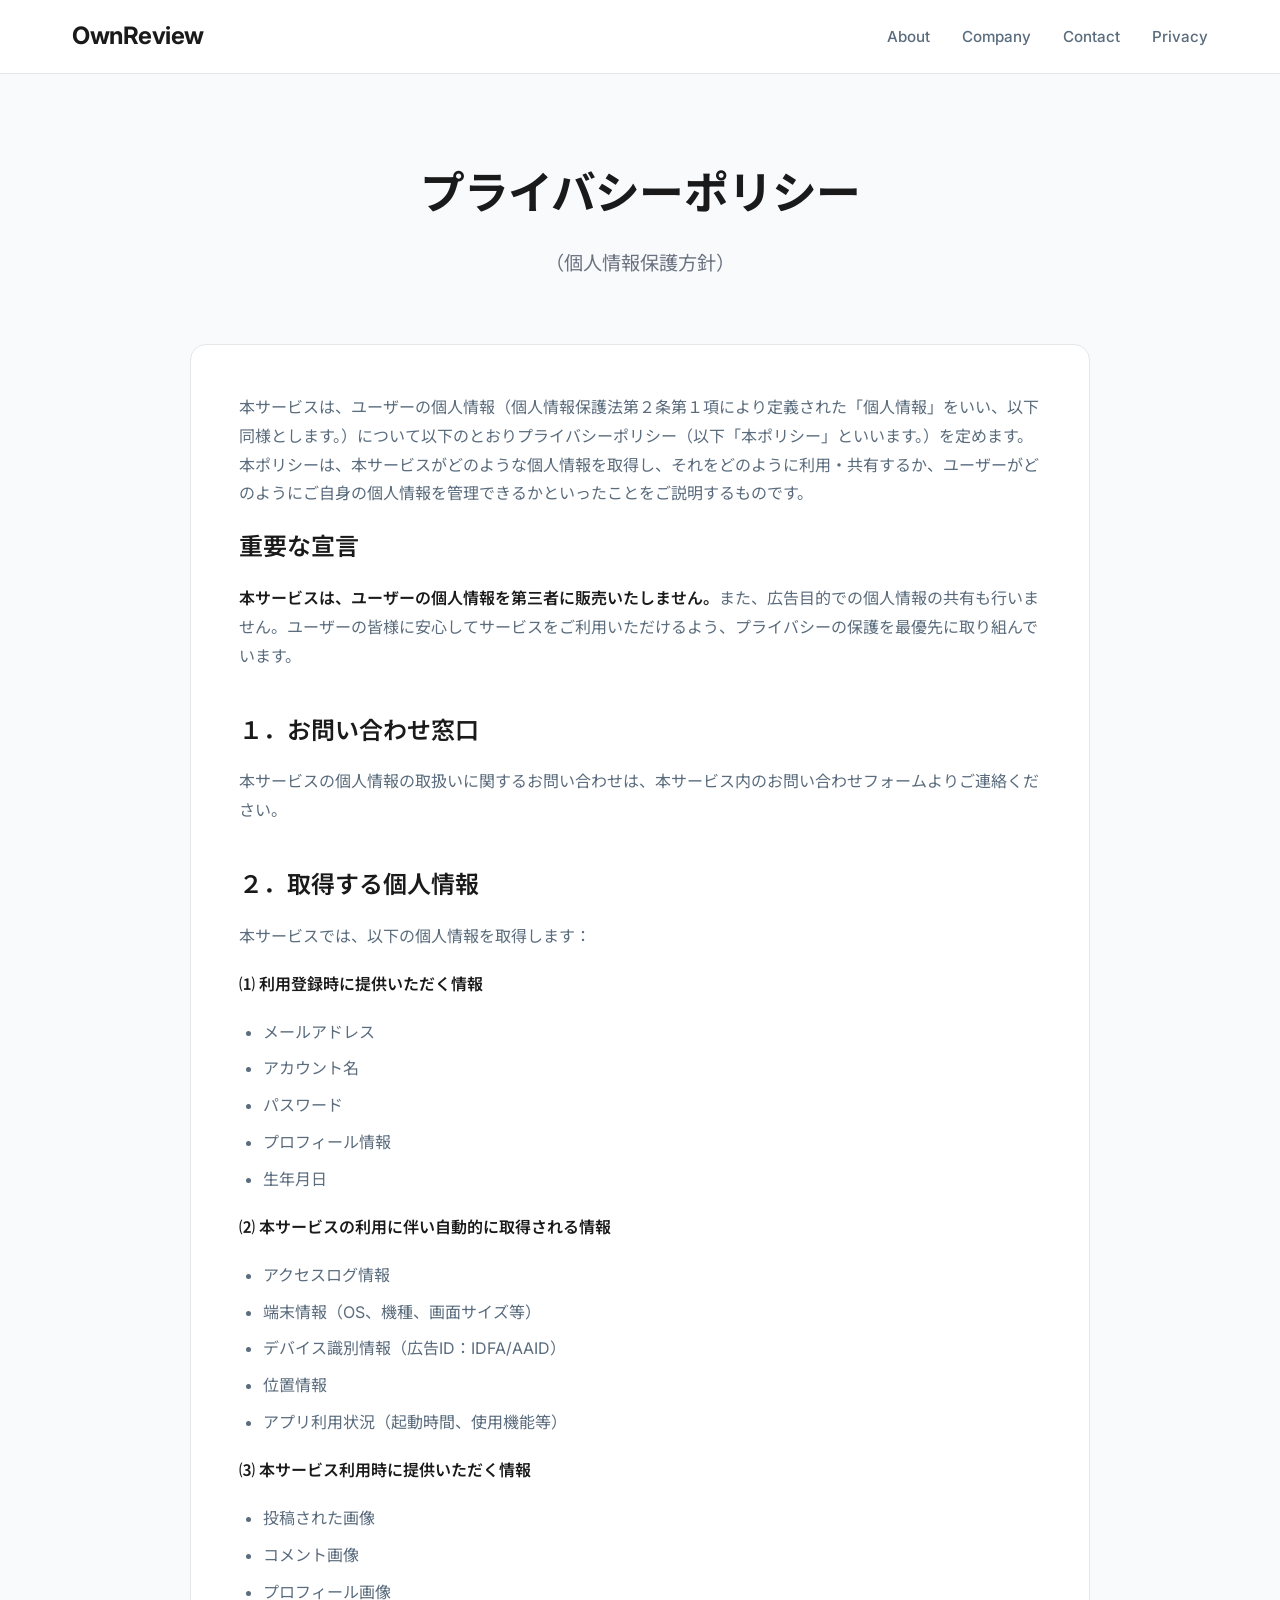
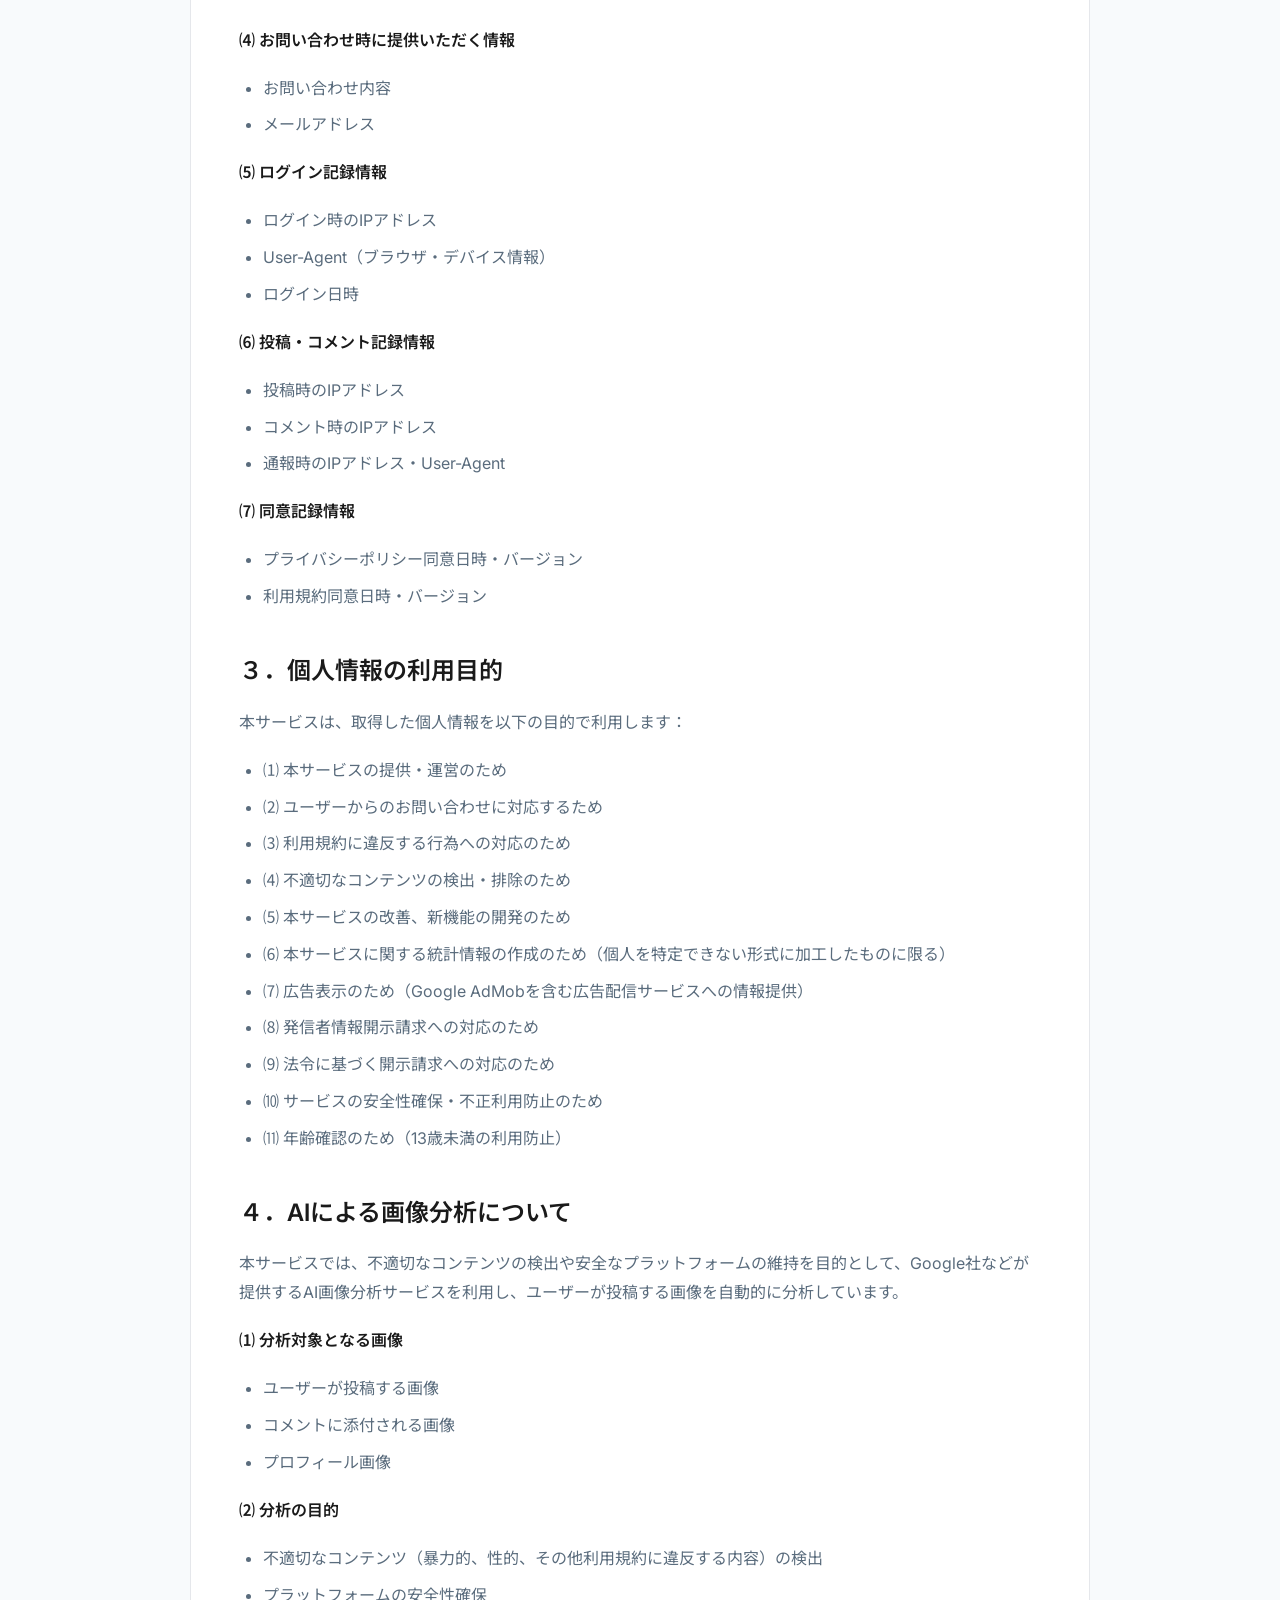
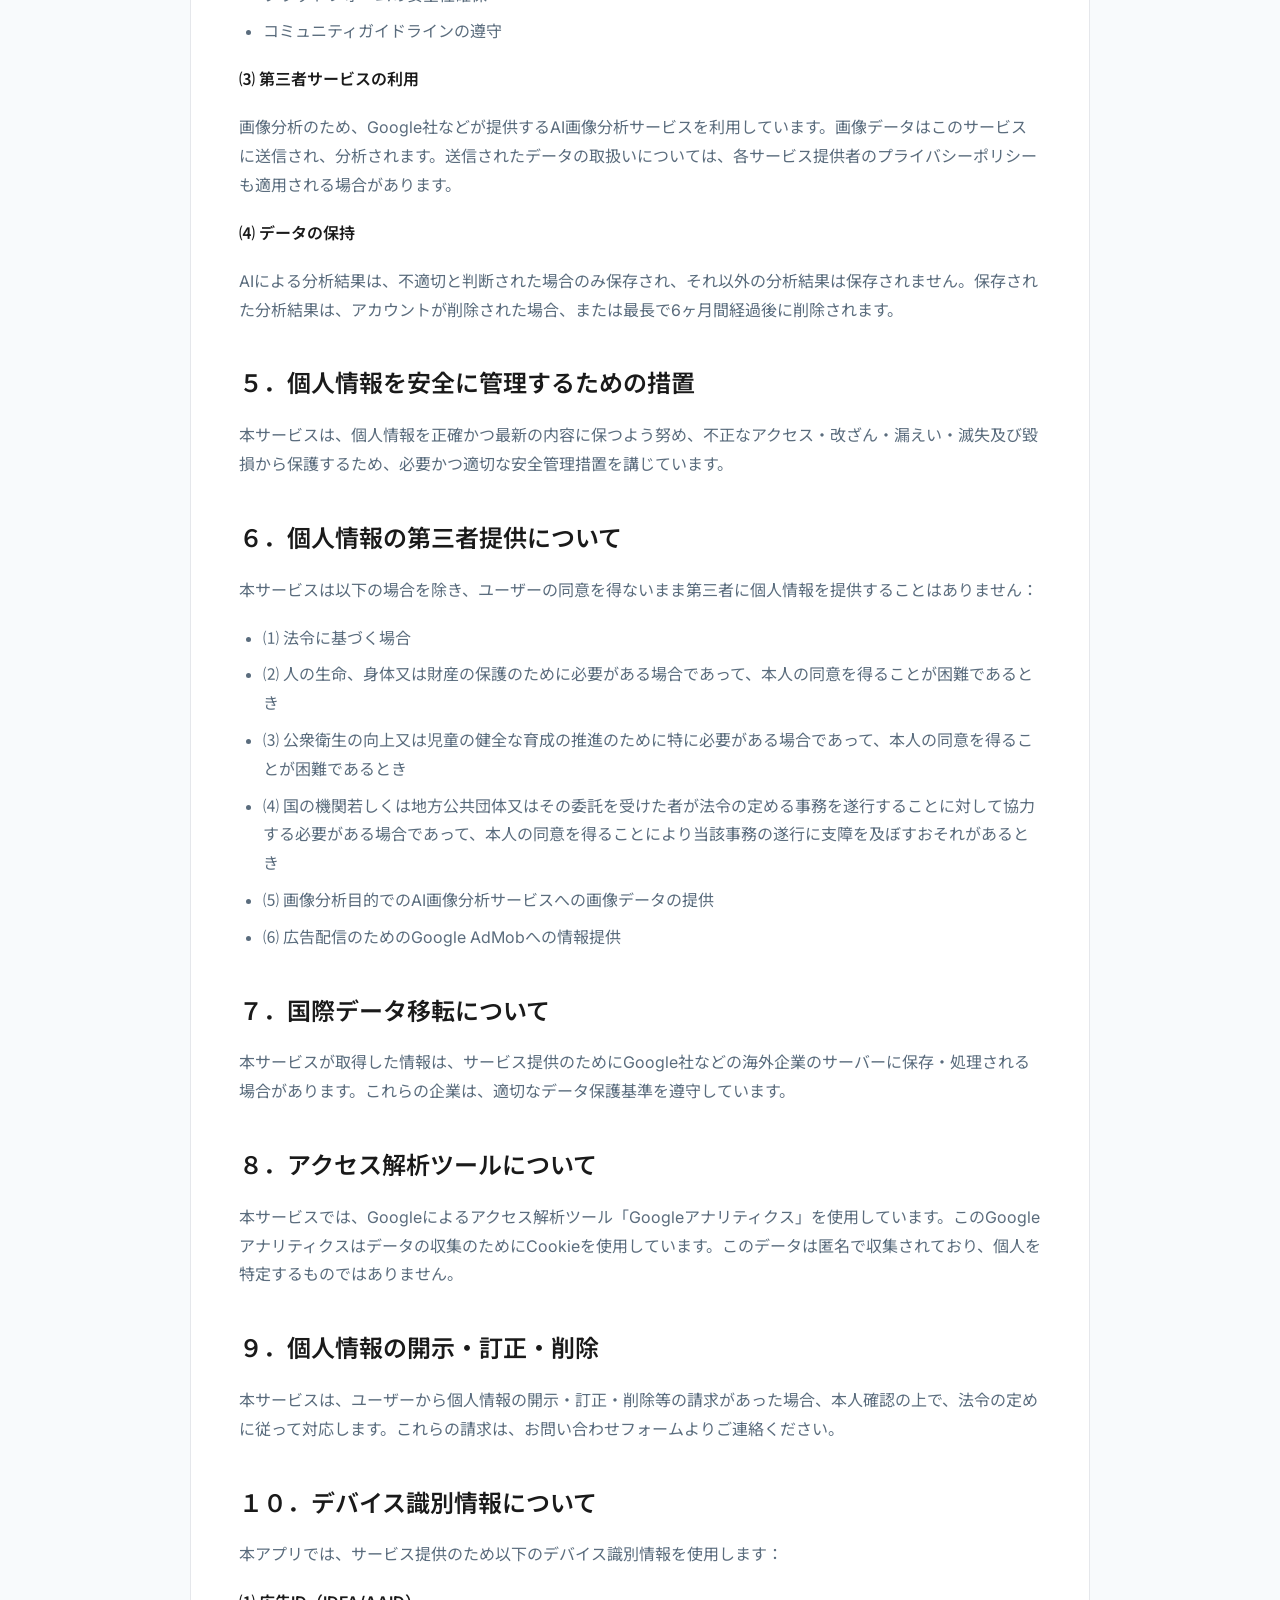
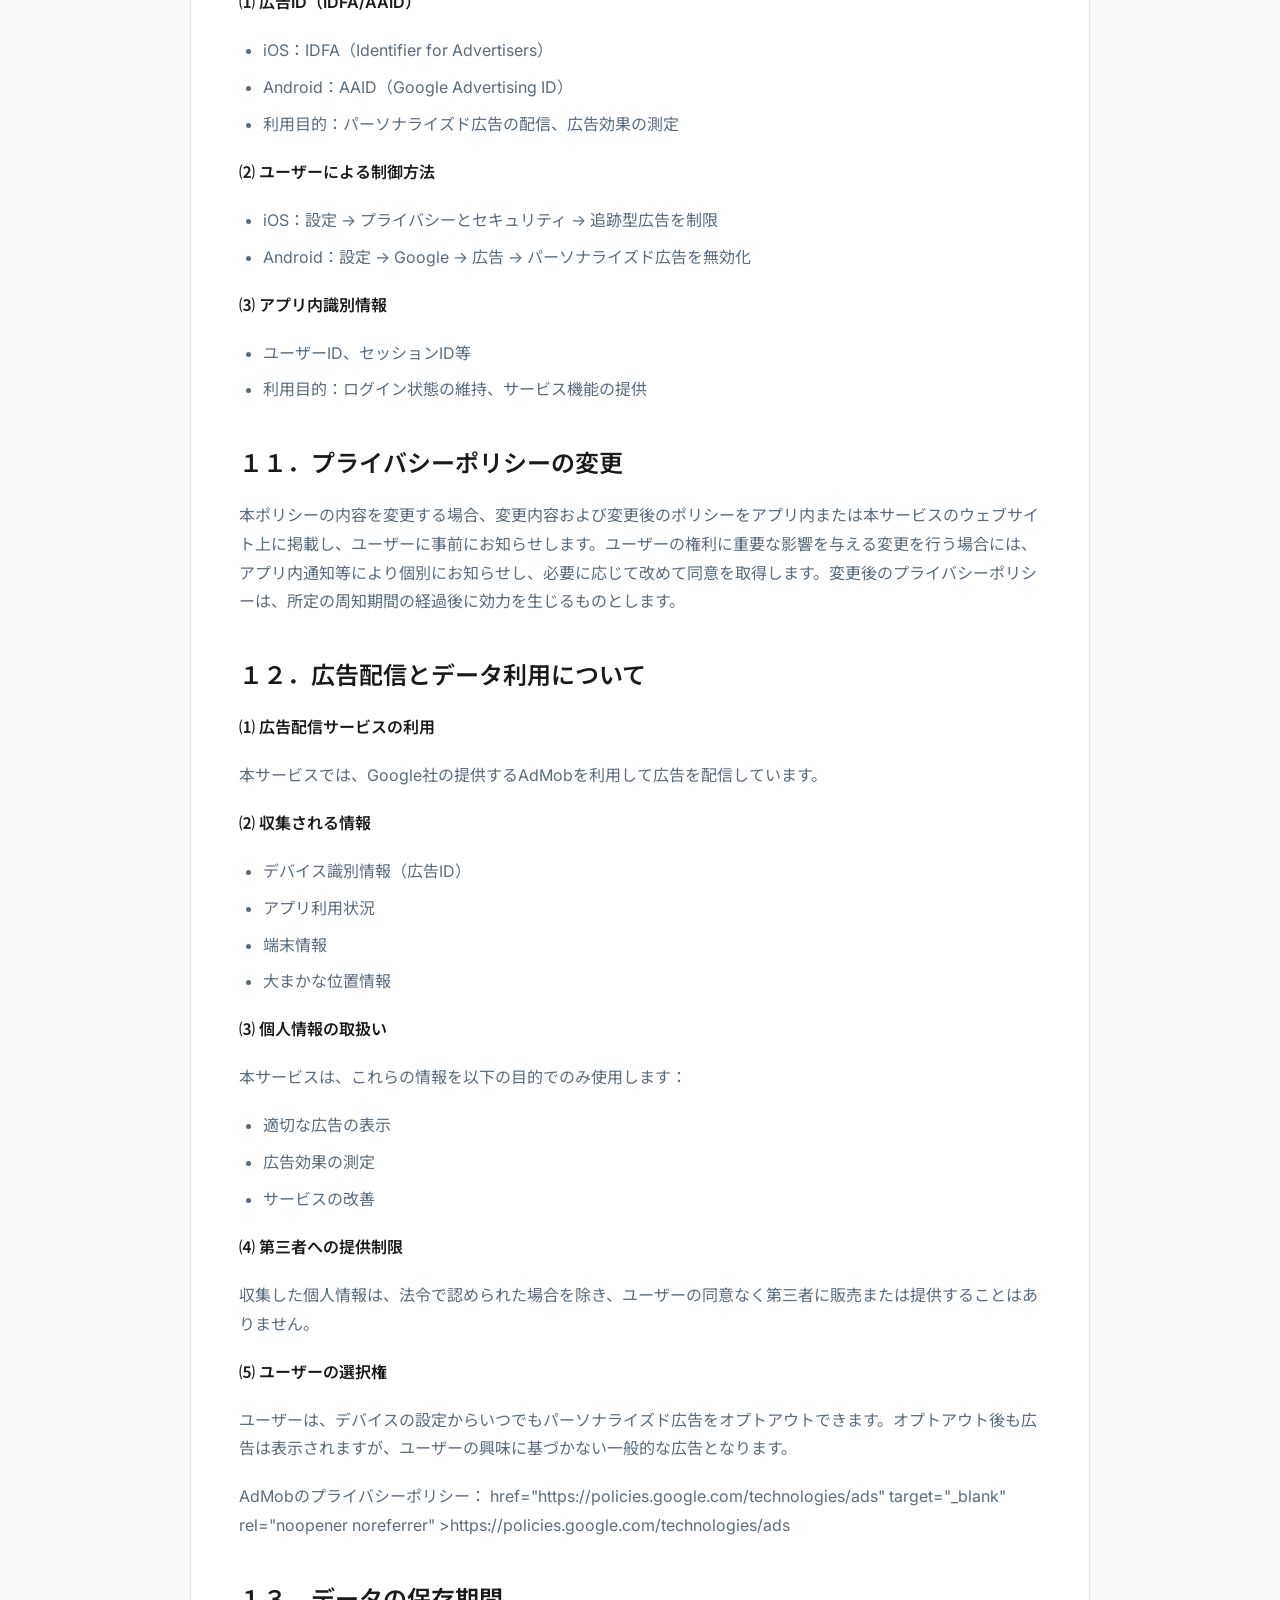
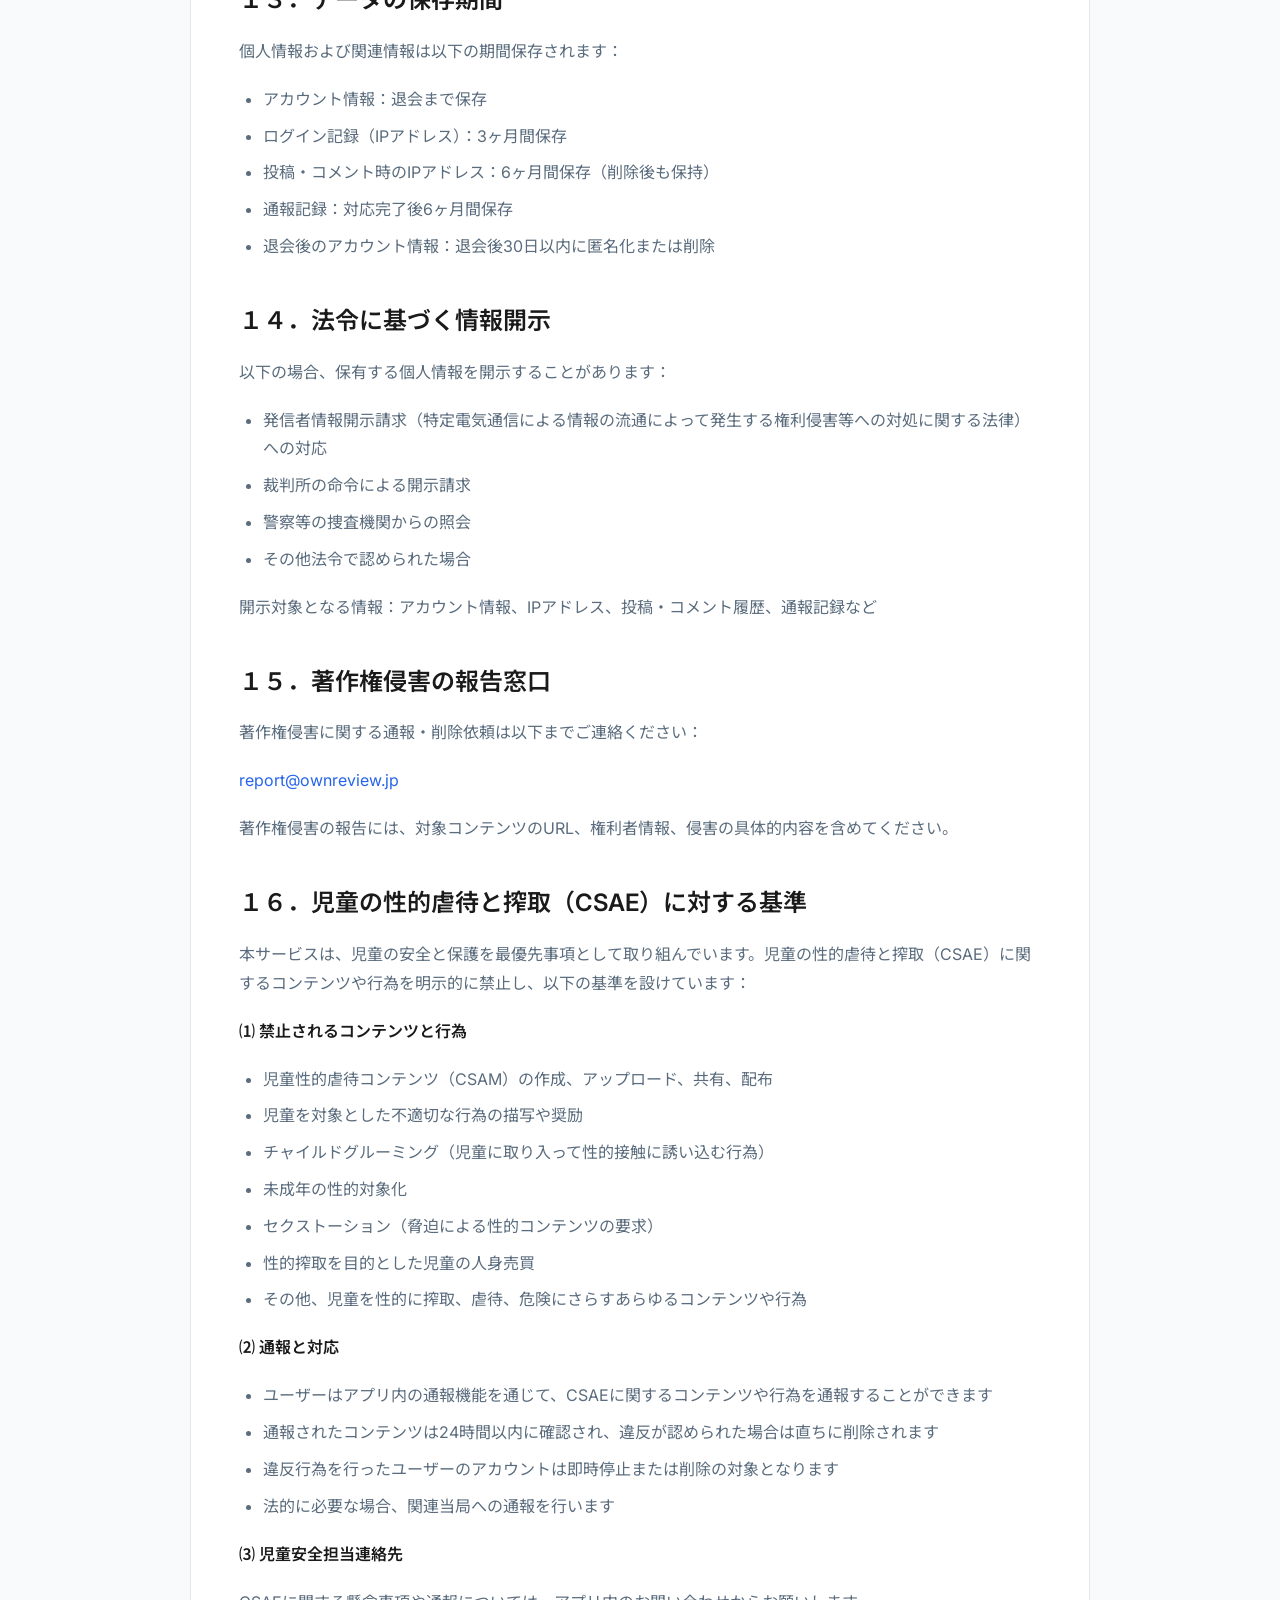
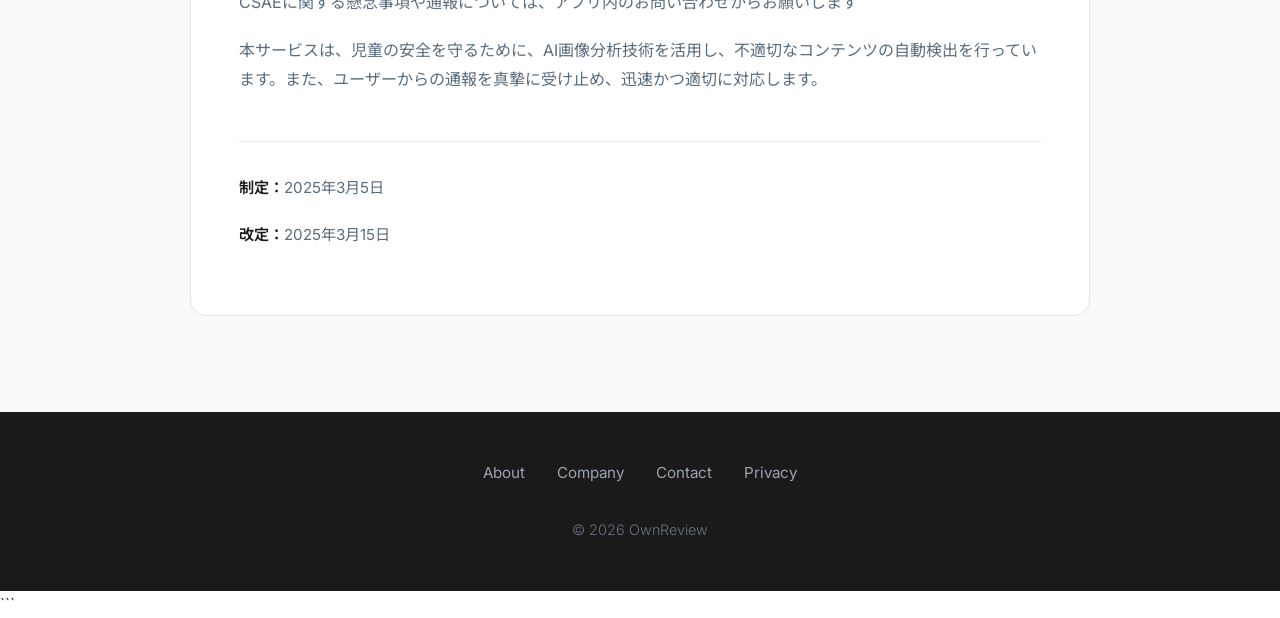
==== commit 4461b0e0: "Update privacy.html" ====
--- a/privacy.html
+++ b/privacy.html
@@ -1,3 +1,4 @@
+```html
 <!doctype html>
 <html lang="ja">
   <head>
@@ -55,6 +56,11 @@
             <strong>本サービスは、ユーザーの個人情報を第三者に販売いたしません。</strong>また、広告目的での個人情報の共有も行いません。ユーザーの皆様に安心してサービスをご利用いただけるよう、プライバシーの保護を最優先に取り組んでいます。
           </p>
 
+          <h3>１．お問い合わせ窓口</h3>
+          <p>
+            本サービスの個人情報の取扱いに関するお問い合わせは、本サービス内のお問い合わせフォームよりご連絡ください。
+          </p>
+
           <h3>２．取得する個人情報</h3>
           <p>本サービスでは、以下の個人情報を取得します：</p>
 
@@ -122,6 +128,7 @@
             <li>⑻ 発信者情報開示請求への対応のため</li>
             <li>⑼ 法令に基づく開示請求への対応のため</li>
             <li>⑽ サービスの安全性確保・不正利用防止のため</li>
+            <li>⑾ 年齢確認のため（13歳未満の利用防止）</li>
           </ul>
 
           <h3>４．AIによる画像分析について</h3>
@@ -169,22 +176,22 @@
             <li>⑹ 広告配信のためのGoogle AdMobへの情報提供</li>
           </ul>
 
-          <h4>６．２ 国際データ移転について</h4>
+          <h3>７．国際データ移転について</h3>
           <p>
             本サービスが取得した情報は、サービス提供のためにGoogle社などの海外企業のサーバーに保存・処理される場合があります。これらの企業は、適切なデータ保護基準を遵守しています。
           </p>
 
-          <h3>７．アクセス解析ツールについて</h3>
+          <h3>８．アクセス解析ツールについて</h3>
           <p>
             本サービスでは、Googleによるアクセス解析ツール「Googleアナリティクス」を使用しています。このGoogleアナリティクスはデータの収集のためにCookieを使用しています。このデータは匿名で収集されており、個人を特定するものではありません。
           </p>
 
-          <h3>８．個人情報の開示・訂正・削除</h3>
+          <h3>９．個人情報の開示・訂正・削除</h3>
           <p>
             本サービスは、ユーザーから個人情報の開示・訂正・削除等の請求があった場合、本人確認の上で、法令の定めに従って対応します。これらの請求は、お問い合わせフォームよりご連絡ください。
           </p>
 
-          <h3>９．デバイス識別情報について</h3>
+          <h3>１０．デバイス識別情報について</h3>
           <p>本アプリでは、サービス提供のため以下のデバイス識別情報を使用します：</p>
 
           <p><strong>⑴ 広告ID（IDFA/AAID）</strong></p>
@@ -206,12 +213,12 @@
             <li>利用目的：ログイン状態の維持、サービス機能の提供</li>
           </ul>
 
-          <h3>１０．プライバシーポリシーの変更</h3>
+          <h3>１１．プライバシーポリシーの変更</h3>
           <p>
             本ポリシーの内容を変更する場合、変更内容および変更後のポリシーをアプリ内または本サービスのウェブサイト上に掲載し、ユーザーに事前にお知らせします。ユーザーの権利に重要な影響を与える変更を行う場合には、アプリ内通知等により個別にお知らせし、必要に応じて改めて同意を取得します。変更後のプライバシーポリシーは、所定の周知期間の経過後に効力を生じるものとします。
           </p>
 
-          <h3>１１．広告配信とデータ利用について</h3>
+          <h3>１２．広告配信とデータ利用について</h3>
 
           <p><strong>⑴ 広告配信サービスの利用</strong></p>
           <p>本サービスでは、Google社の提供するAdMobを利用して広告を配信しています。</p>
@@ -242,7 +249,7 @@
             ユーザーは、デバイスの設定からいつでもパーソナライズド広告をオプトアウトできます。オプトアウト後も広告は表示されますが、ユーザーの興味に基づかない一般的な広告となります。
           </p>
           <p>
-            AdMobのプライバシーポリシー：<a
+            AdMobのプライバシーポリシー：
               href="https://policies.google.com/technologies/ads"
               target="_blank"
               rel="noopener noreferrer"
@@ -250,7 +257,7 @@
             >
           </p>
 
-          <h3>１２．データの保存期間</h3>
+          <h3>１３．データの保存期間</h3>
           <p>個人情報および関連情報は以下の期間保存されます：</p>
           <ul>
             <li>アカウント情報：退会まで保存</li>
@@ -260,7 +267,7 @@
             <li>退会後のアカウント情報：退会後30日以内に匿名化または削除</li>
           </ul>
 
-          <h3>１３．法令に基づく情報開示</h3>
+          <h3>１４．法令に基づく情報開示</h3>
           <p>以下の場合、保有する個人情報を開示することがあります：</p>
           <ul>
             <li>発信者情報開示請求（特定電気通信による情報の流通によって発生する権利侵害等への対処に関する法律）への対応</li>
@@ -270,12 +277,12 @@
           </ul>
           <p>開示対象となる情報：アカウント情報、IPアドレス、投稿・コメント履歴、通報記録など</p>
 
-          <h3>１４．著作権侵害の報告窓口</h3>
+          <h3>１５．著作権侵害の報告窓口</h3>
           <p>著作権侵害に関する通報・削除依頼は以下までご連絡ください：</p>
           <p><a href="mailto:report@ownreview.jp">report@ownreview.jp</a></p>
           <p>著作権侵害の報告には、対象コンテンツのURL、権利者情報、侵害の具体的内容を含めてください。</p>
 
-          <h3>１５．児童の性的虐待と搾取（CSAE）に対する基準</h3>
+          <h3>１６．児童の性的虐待と搾取（CSAE）に対する基準</h3>
           <p>
             本サービスは、児童の安全と保護を最優先事項として取り組んでいます。児童の性的虐待と搾取（CSAE）に関するコンテンツや行為を明示的に禁止し、以下の基準を設けています：
           </p>
@@ -305,11 +312,6 @@
           </p>
           <p>
             本サービスは、児童の安全を守るために、AI画像分析技術を活用し、不適切なコンテンツの自動検出を行っています。また、ユーザーからの通報を真摯に受け止め、迅速かつ適切に対応します。
-          </p>
-
-          <h3>１６．お問い合わせ窓口</h3>
-          <p>
-            本サービスの個人情報の取扱いに関するお問い合わせは、本サービス内のお問い合わせフォームよりご連絡ください。
           </p>
 
           <div class="privacy-dates">
@@ -337,3 +339,4 @@
     <script src="script.js"></script>
   </body>
 </html>
+```
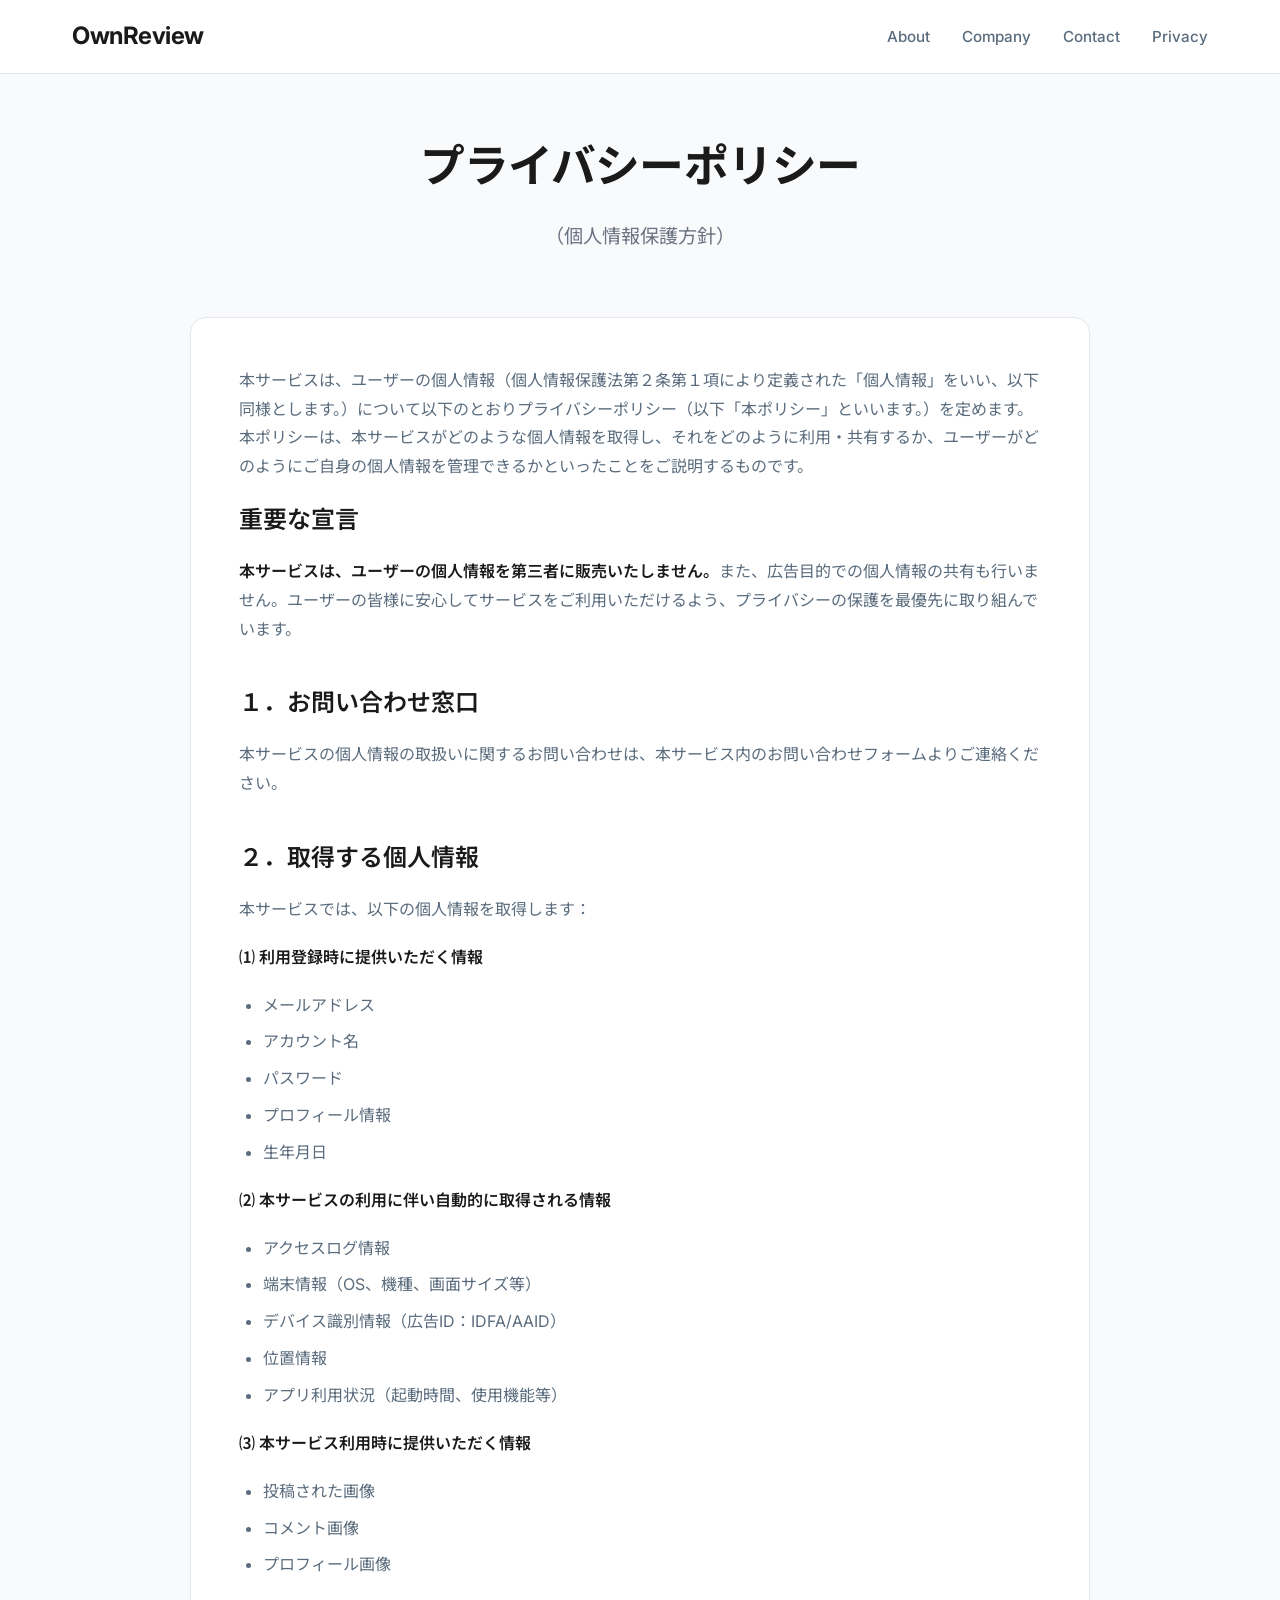
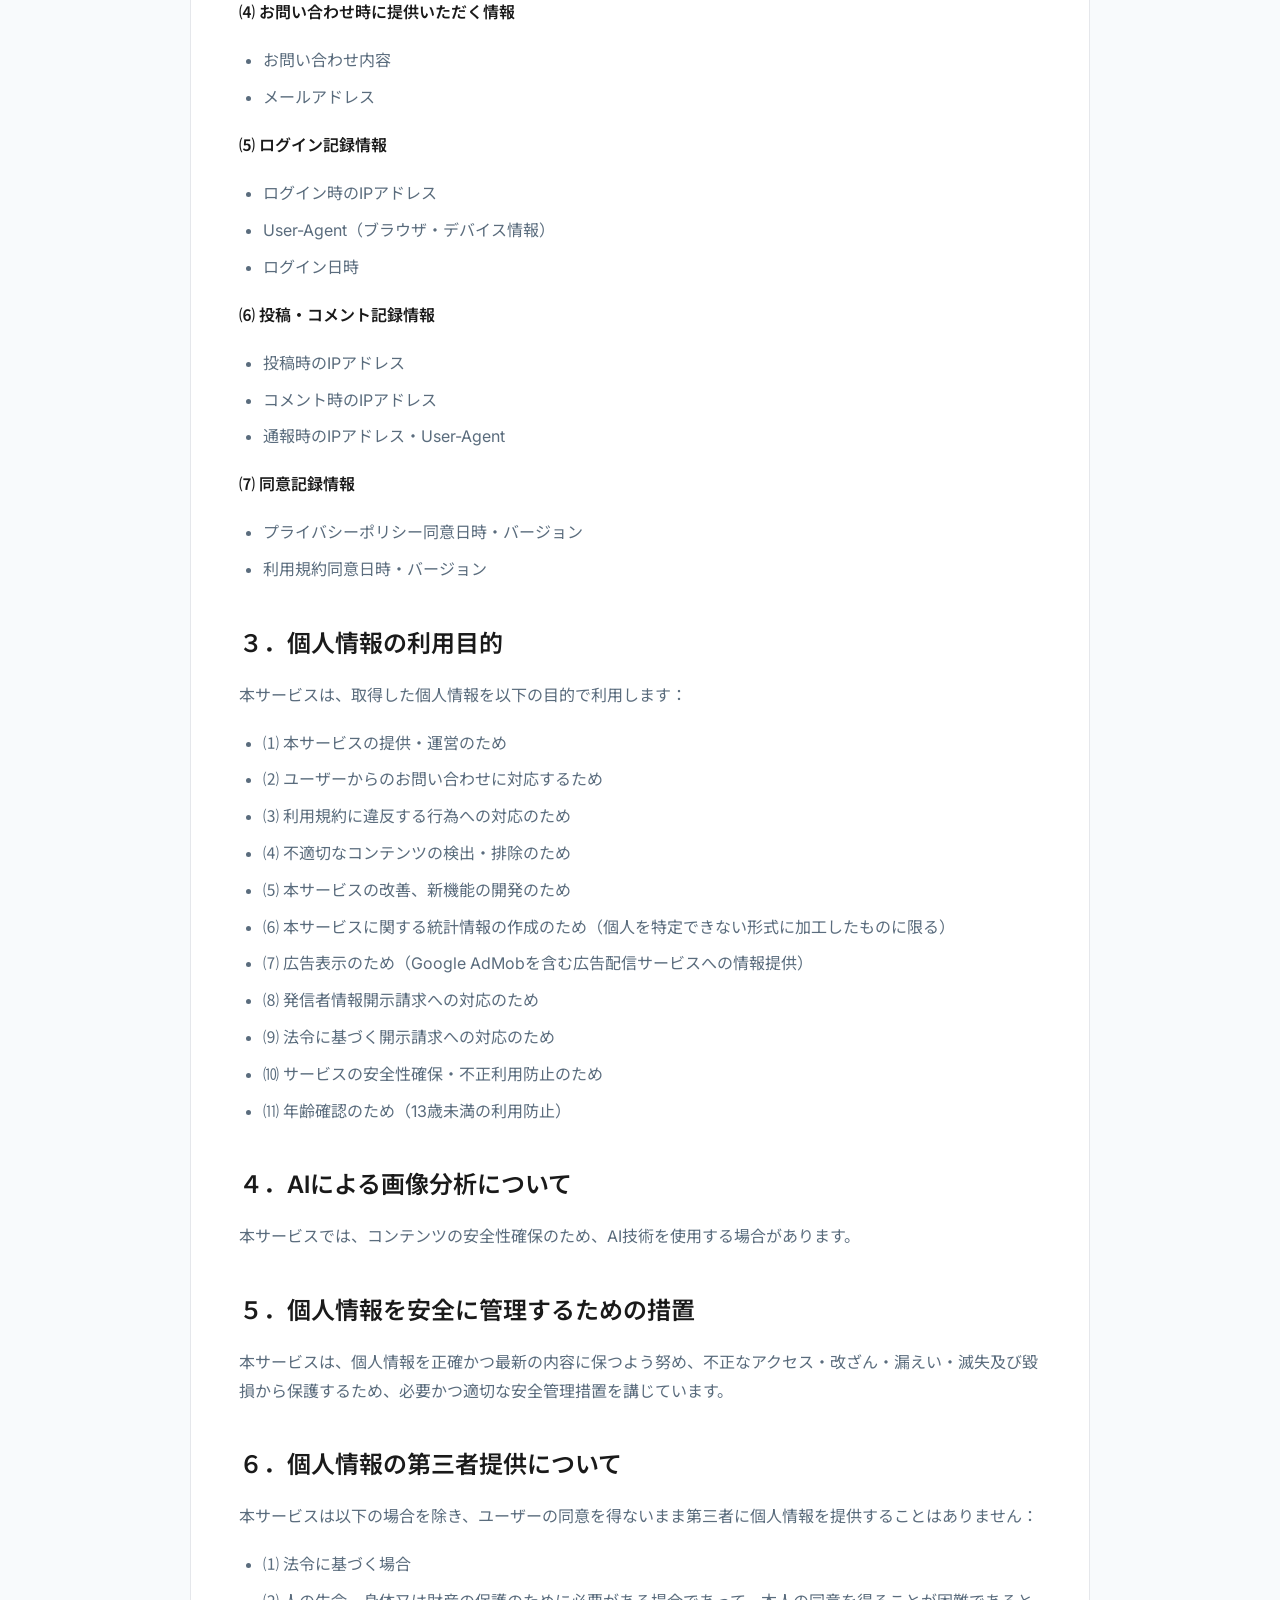
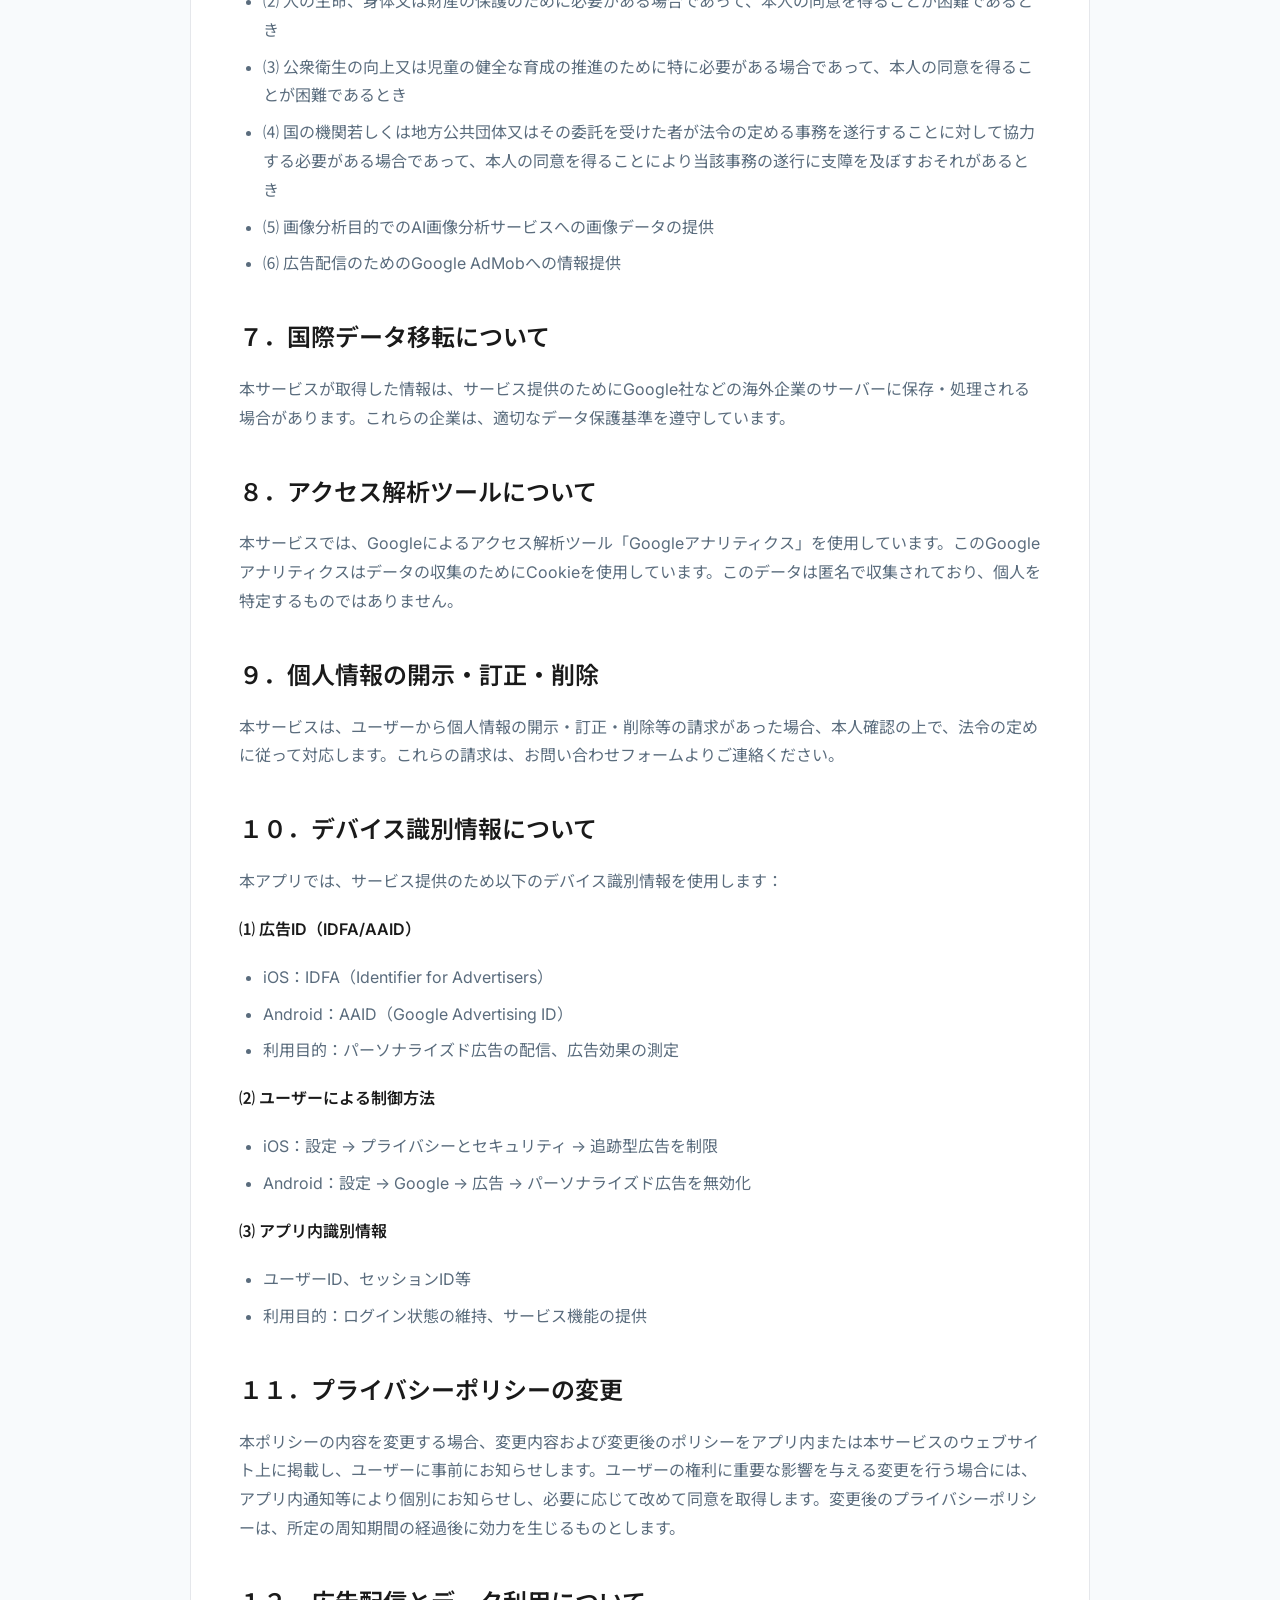
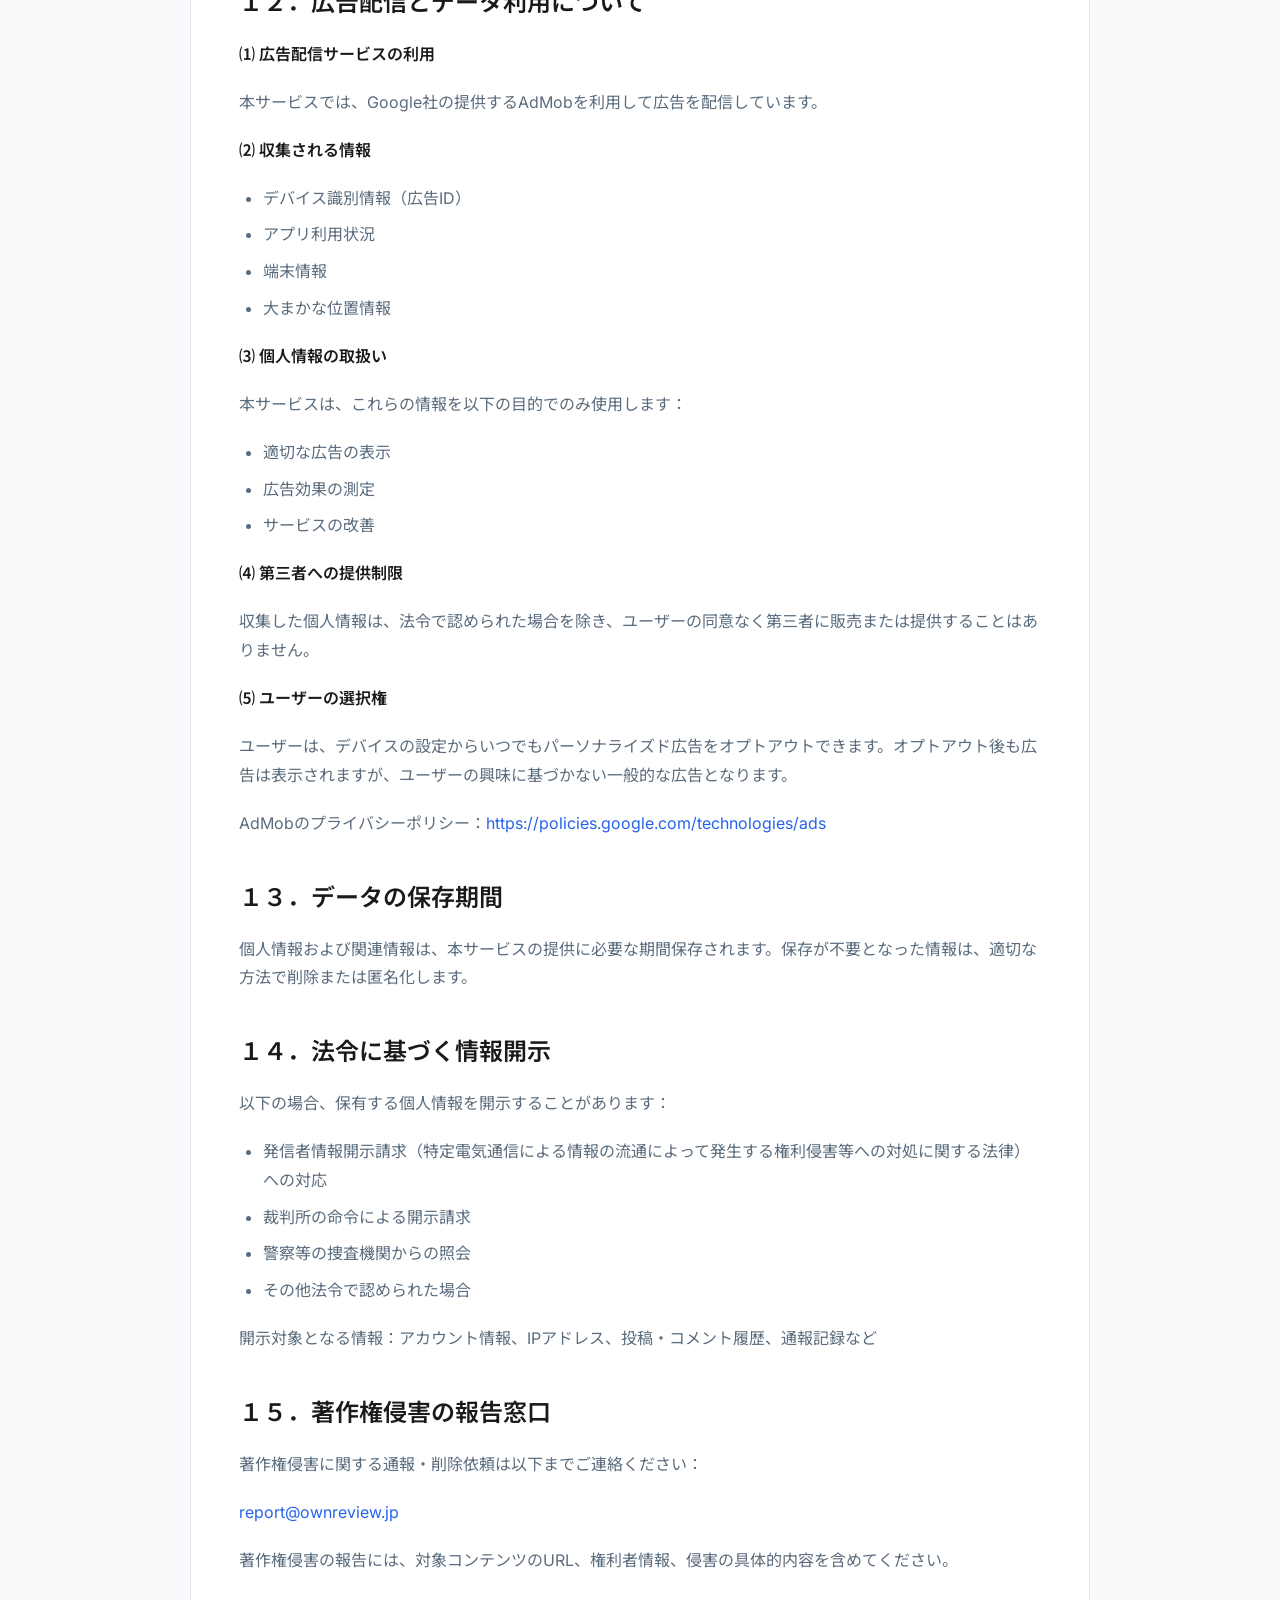
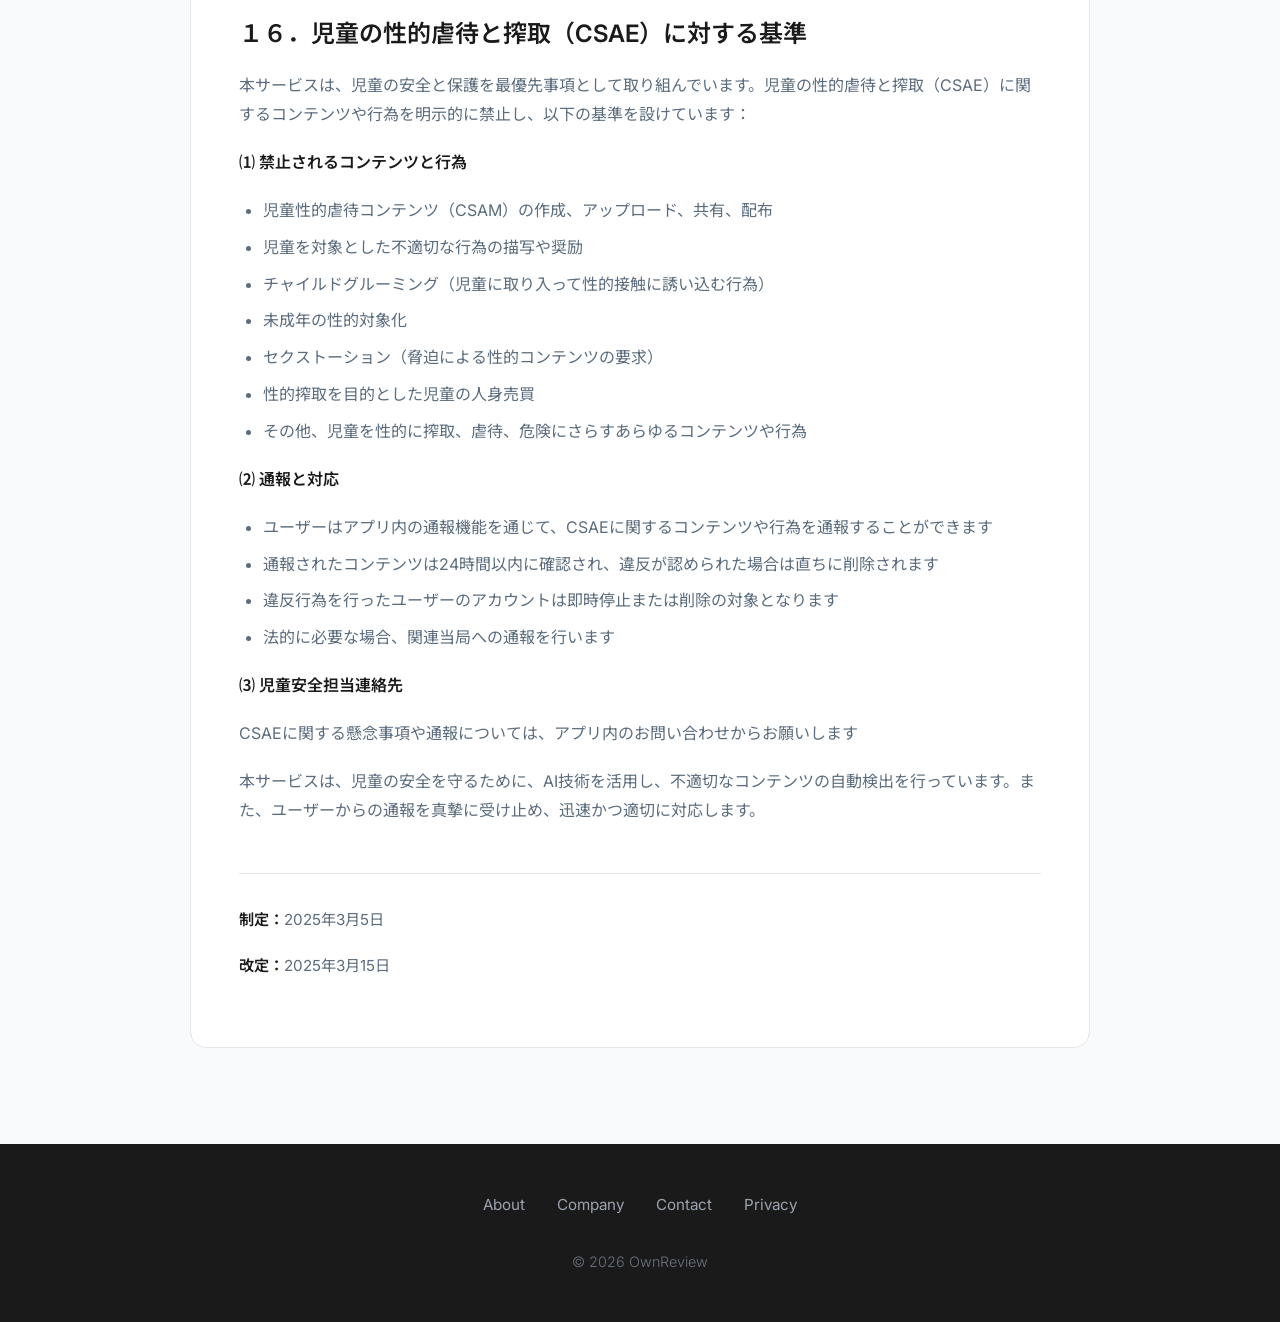
==== commit 2fab47f3: "Update privacy.html" ====
--- a/privacy.html
+++ b/privacy.html
@@ -1,4 +1,3 @@
-```html
 <!doctype html>
 <html lang="ja">
   <head>
@@ -133,31 +132,7 @@
 
           <h3>４．AIによる画像分析について</h3>
           <p>
-            本サービスでは、不適切なコンテンツの検出や安全なプラットフォームの維持を目的として、Google社などが提供するAI画像分析サービスを利用し、ユーザーが投稿する画像を自動的に分析しています。
-          </p>
-
-          <p><strong>⑴ 分析対象となる画像</strong></p>
-          <ul>
-            <li>ユーザーが投稿する画像</li>
-            <li>コメントに添付される画像</li>
-            <li>プロフィール画像</li>
-          </ul>
-
-          <p><strong>⑵ 分析の目的</strong></p>
-          <ul>
-            <li>不適切なコンテンツ（暴力的、性的、その他利用規約に違反する内容）の検出</li>
-            <li>プラットフォームの安全性確保</li>
-            <li>コミュニティガイドラインの遵守</li>
-          </ul>
-
-          <p><strong>⑶ 第三者サービスの利用</strong></p>
-          <p>
-            画像分析のため、Google社などが提供するAI画像分析サービスを利用しています。画像データはこのサービスに送信され、分析されます。送信されたデータの取扱いについては、各サービス提供者のプライバシーポリシーも適用される場合があります。
-          </p>
-
-          <p><strong>⑷ データの保持</strong></p>
-          <p>
-            AIによる分析結果は、不適切と判断された場合のみ保存され、それ以外の分析結果は保存されません。保存された分析結果は、アカウントが削除された場合、または最長で6ヶ月間経過後に削除されます。
+            本サービスでは、コンテンツの安全性確保のため、AI技術を使用する場合があります。
           </p>
 
           <h3>５．個人情報を安全に管理するための措置</h3>
@@ -249,7 +224,7 @@
             ユーザーは、デバイスの設定からいつでもパーソナライズド広告をオプトアウトできます。オプトアウト後も広告は表示されますが、ユーザーの興味に基づかない一般的な広告となります。
           </p>
           <p>
-            AdMobのプライバシーポリシー：
+            AdMobのプライバシーポリシー：<a
               href="https://policies.google.com/technologies/ads"
               target="_blank"
               rel="noopener noreferrer"
@@ -258,14 +233,9 @@
           </p>
 
           <h3>１３．データの保存期間</h3>
-          <p>個人情報および関連情報は以下の期間保存されます：</p>
-          <ul>
-            <li>アカウント情報：退会まで保存</li>
-            <li>ログイン記録（IPアドレス）：3ヶ月間保存</li>
-            <li>投稿・コメント時のIPアドレス：6ヶ月間保存（削除後も保持）</li>
-            <li>通報記録：対応完了後6ヶ月間保存</li>
-            <li>退会後のアカウント情報：退会後30日以内に匿名化または削除</li>
-          </ul>
+          <p>
+            個人情報および関連情報は、本サービスの提供に必要な期間保存されます。保存が不要となった情報は、適切な方法で削除または匿名化します。
+          </p>
 
           <h3>１４．法令に基づく情報開示</h3>
           <p>以下の場合、保有する個人情報を開示することがあります：</p>
@@ -311,7 +281,7 @@
             CSAEに関する懸念事項や通報については、アプリ内のお問い合わせからお願いします
           </p>
           <p>
-            本サービスは、児童の安全を守るために、AI画像分析技術を活用し、不適切なコンテンツの自動検出を行っています。また、ユーザーからの通報を真摯に受け止め、迅速かつ適切に対応します。
+            本サービスは、児童の安全を守るために、AI技術を活用し、不適切なコンテンツの自動検出を行っています。また、ユーザーからの通報を真摯に受け止め、迅速かつ適切に対応します。
           </p>
 
           <div class="privacy-dates">
@@ -339,4 +309,3 @@
     <script src="script.js"></script>
   </body>
 </html>
-```
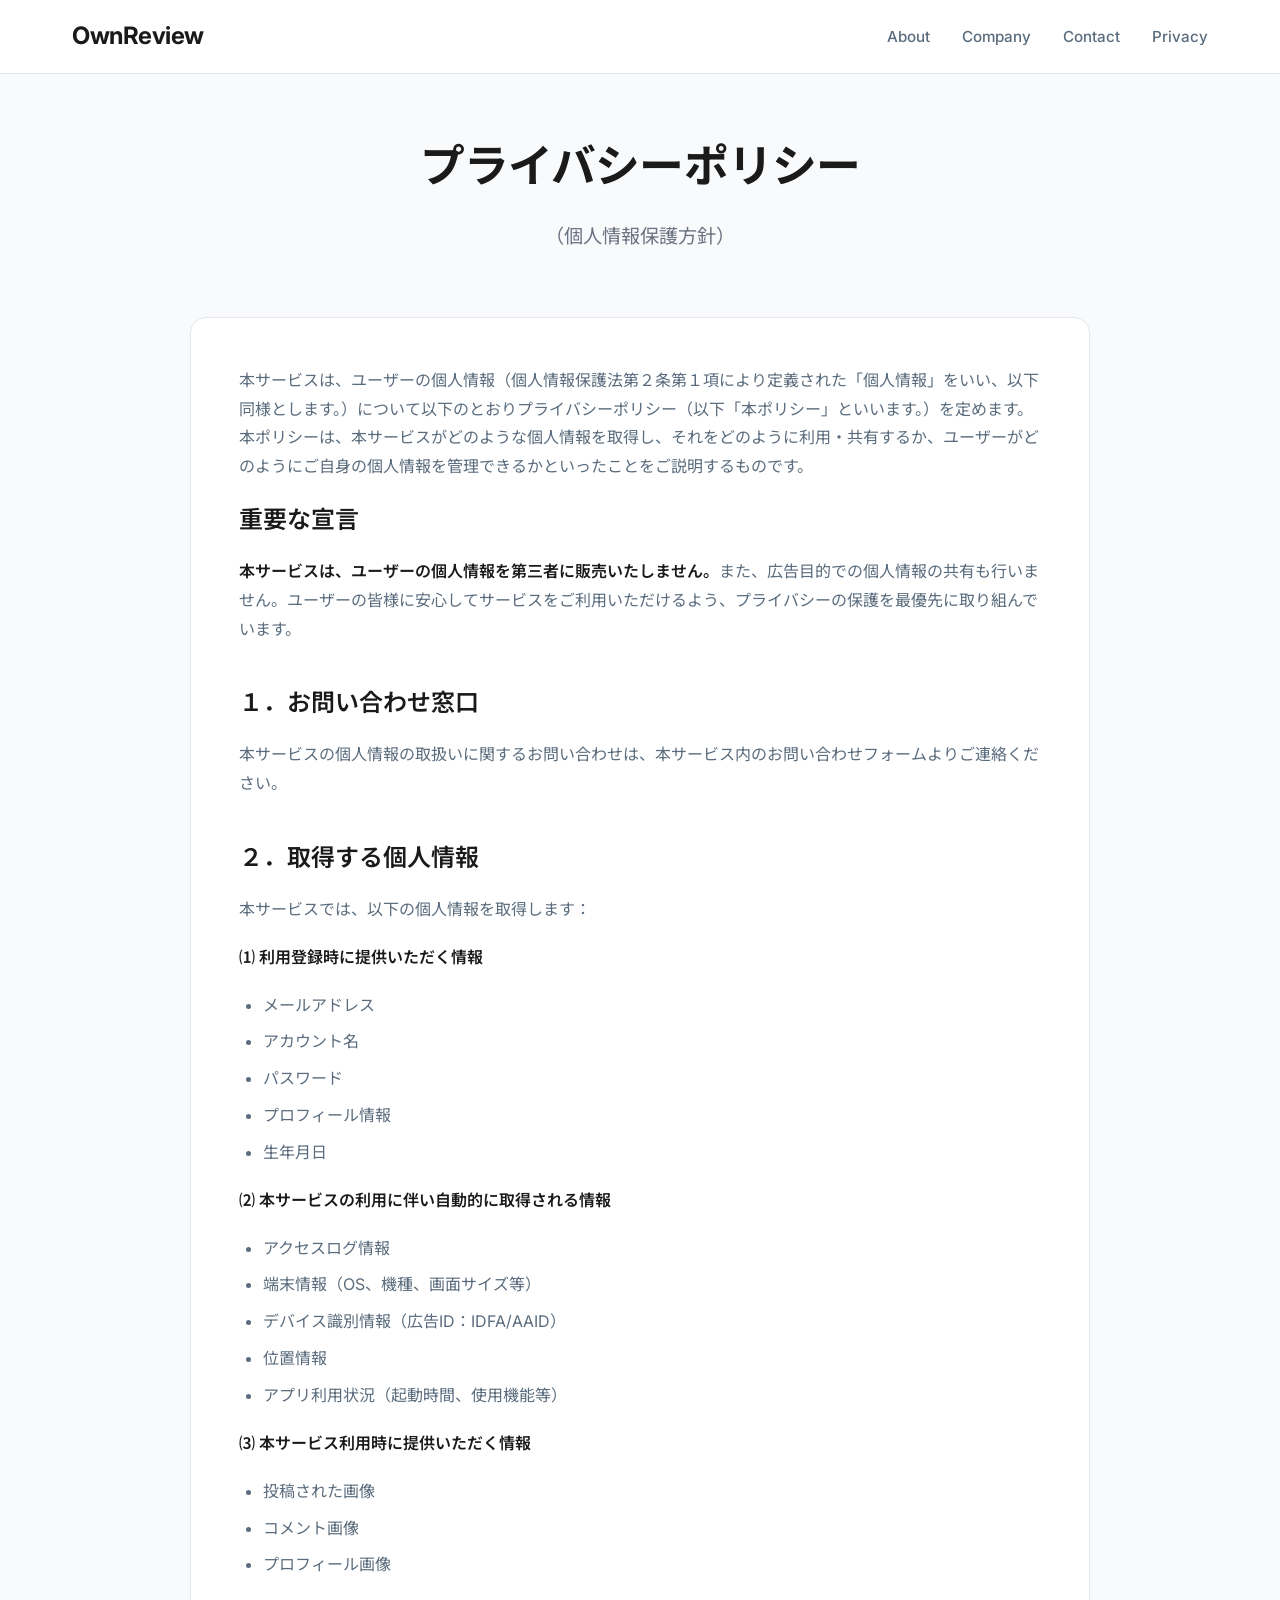
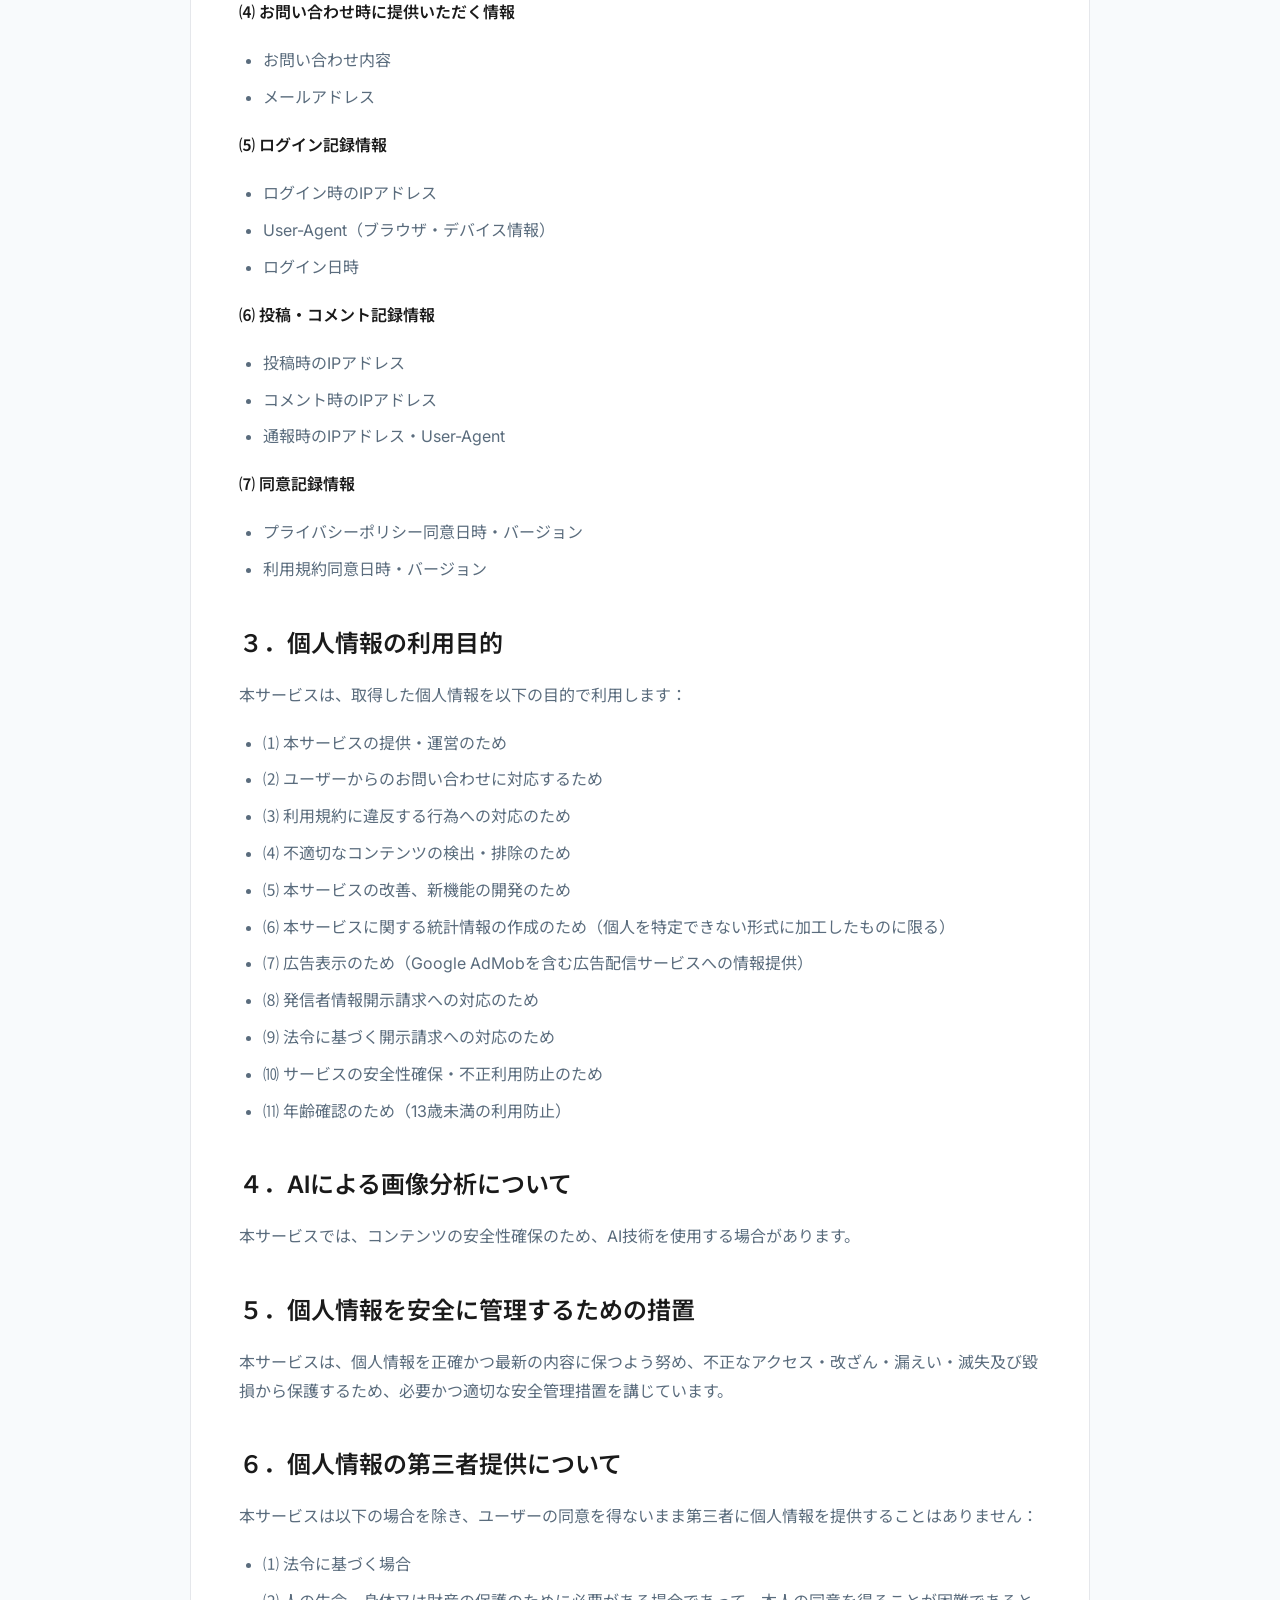
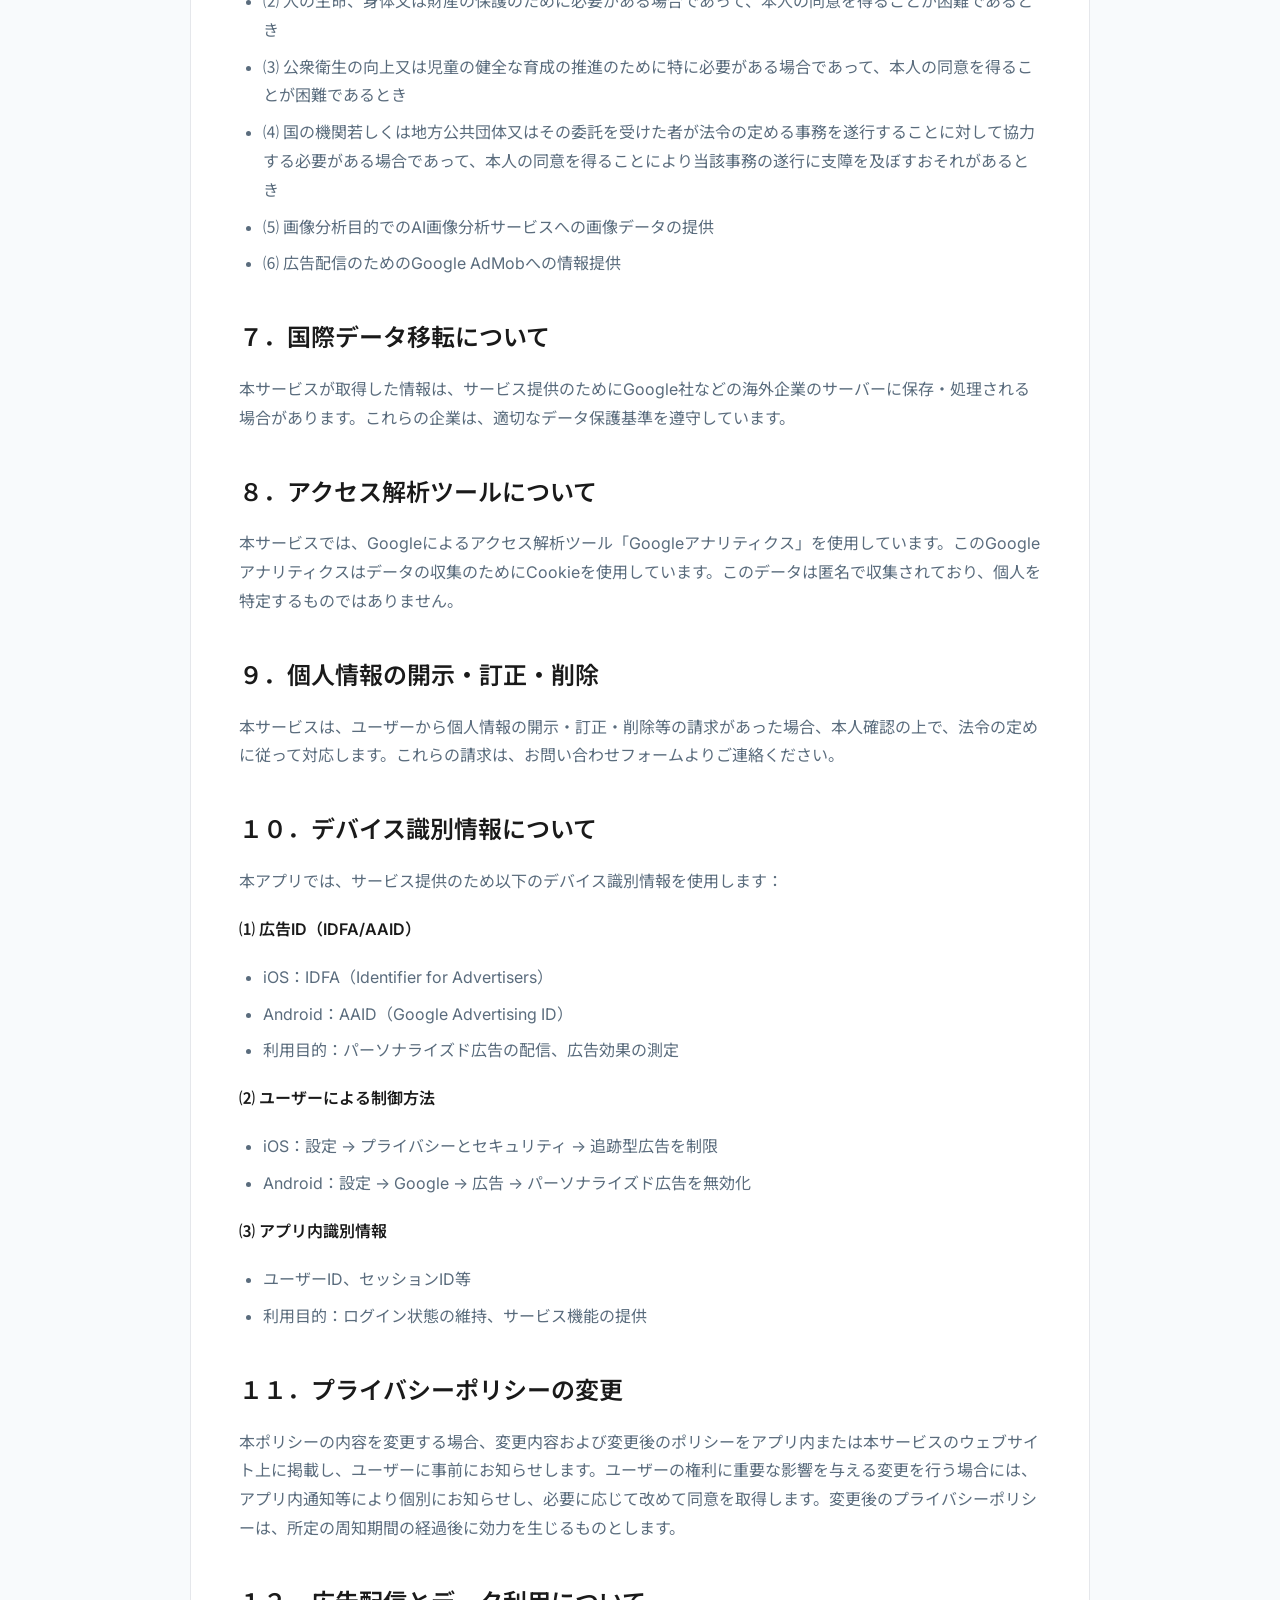
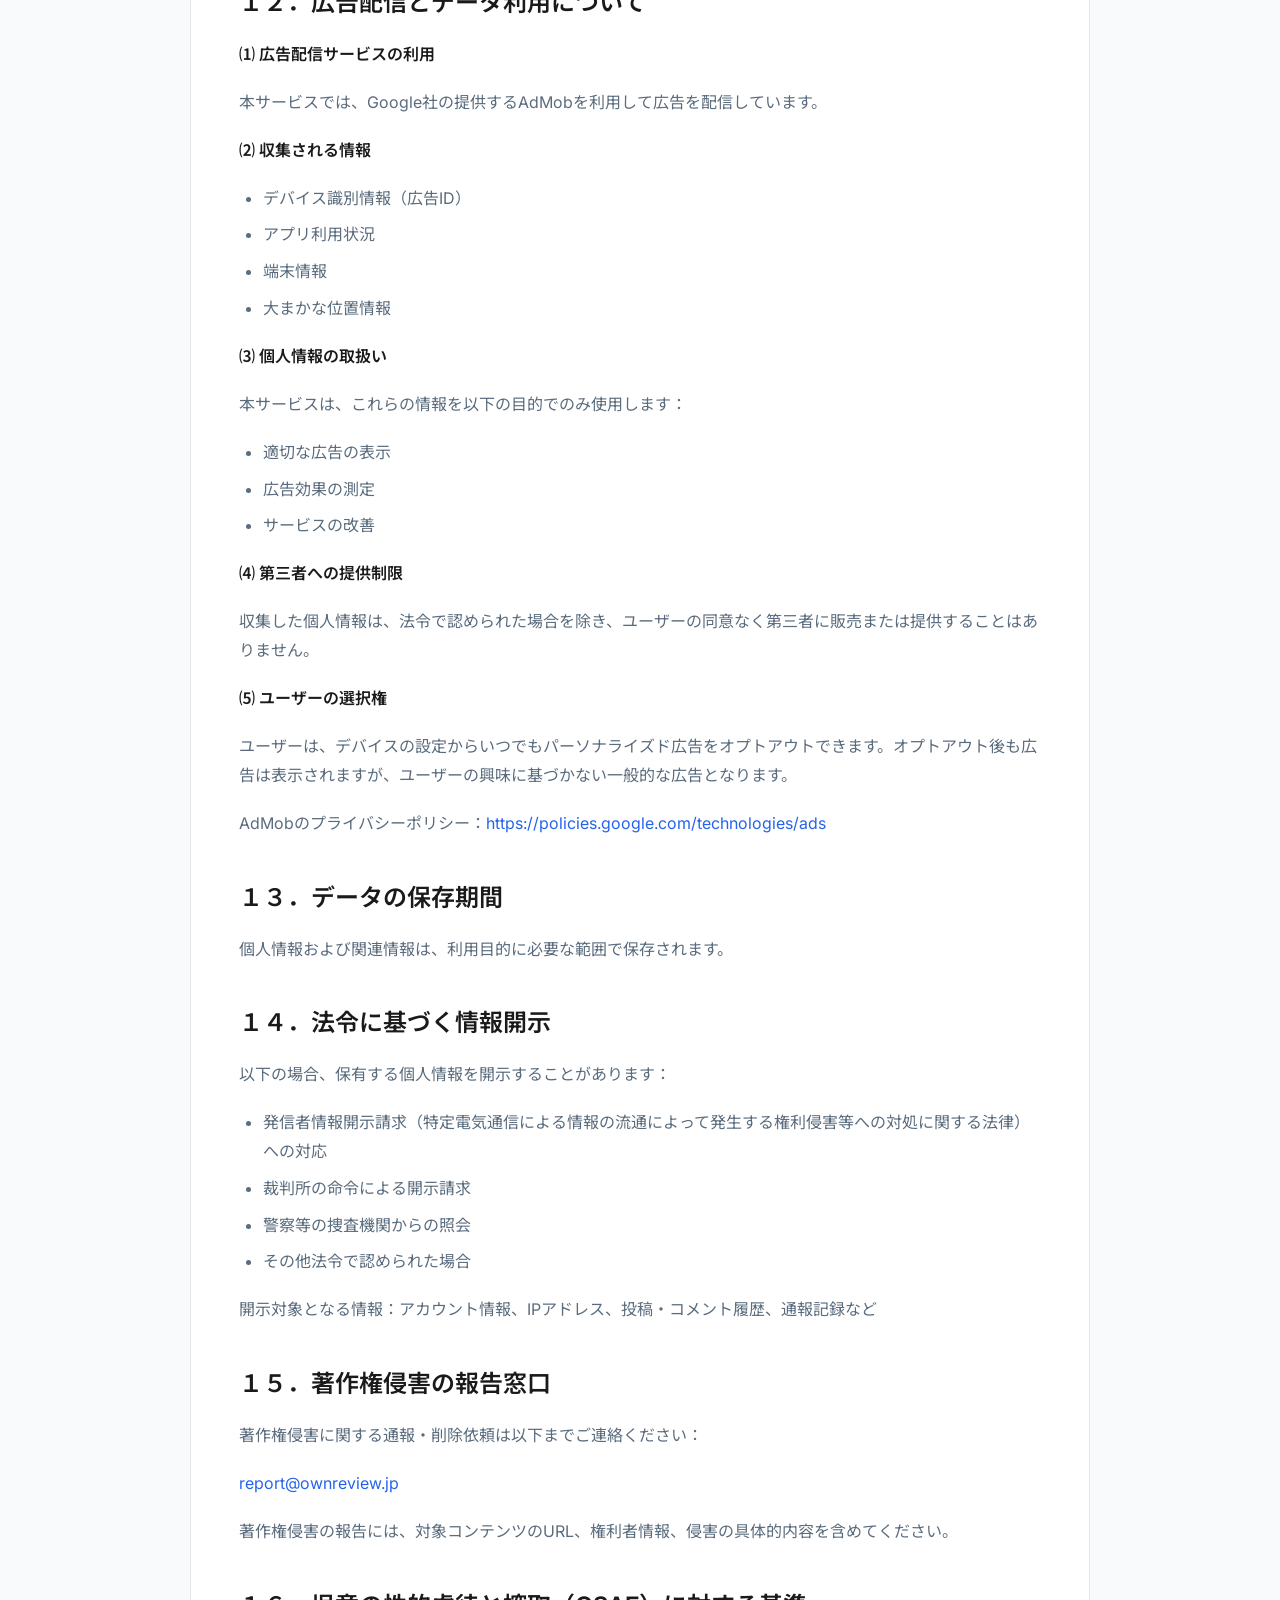
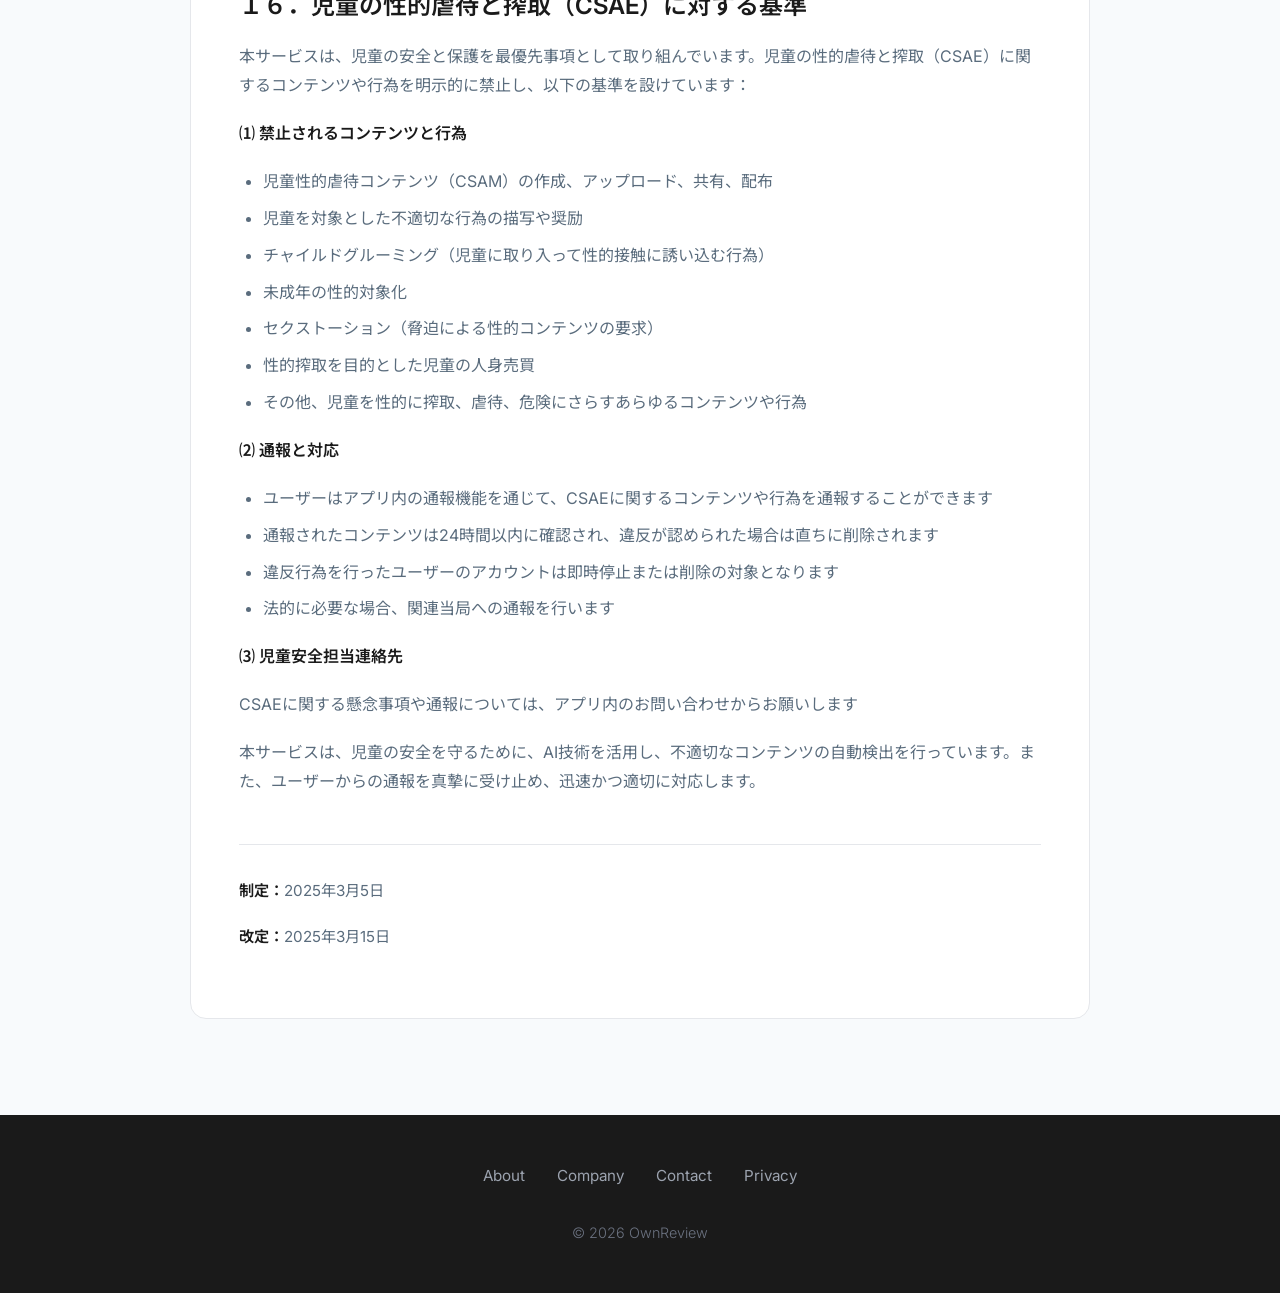
==== commit 58d1e240: "Update privacy.html" ====
--- a/privacy.html
+++ b/privacy.html
@@ -234,7 +234,7 @@
 
           <h3>１３．データの保存期間</h3>
           <p>
-            個人情報および関連情報は、本サービスの提供に必要な期間保存されます。保存が不要となった情報は、適切な方法で削除または匿名化します。
+            個人情報および関連情報は、利用目的に必要な範囲で保存されます。
           </p>
 
           <h3>１４．法令に基づく情報開示</h3>
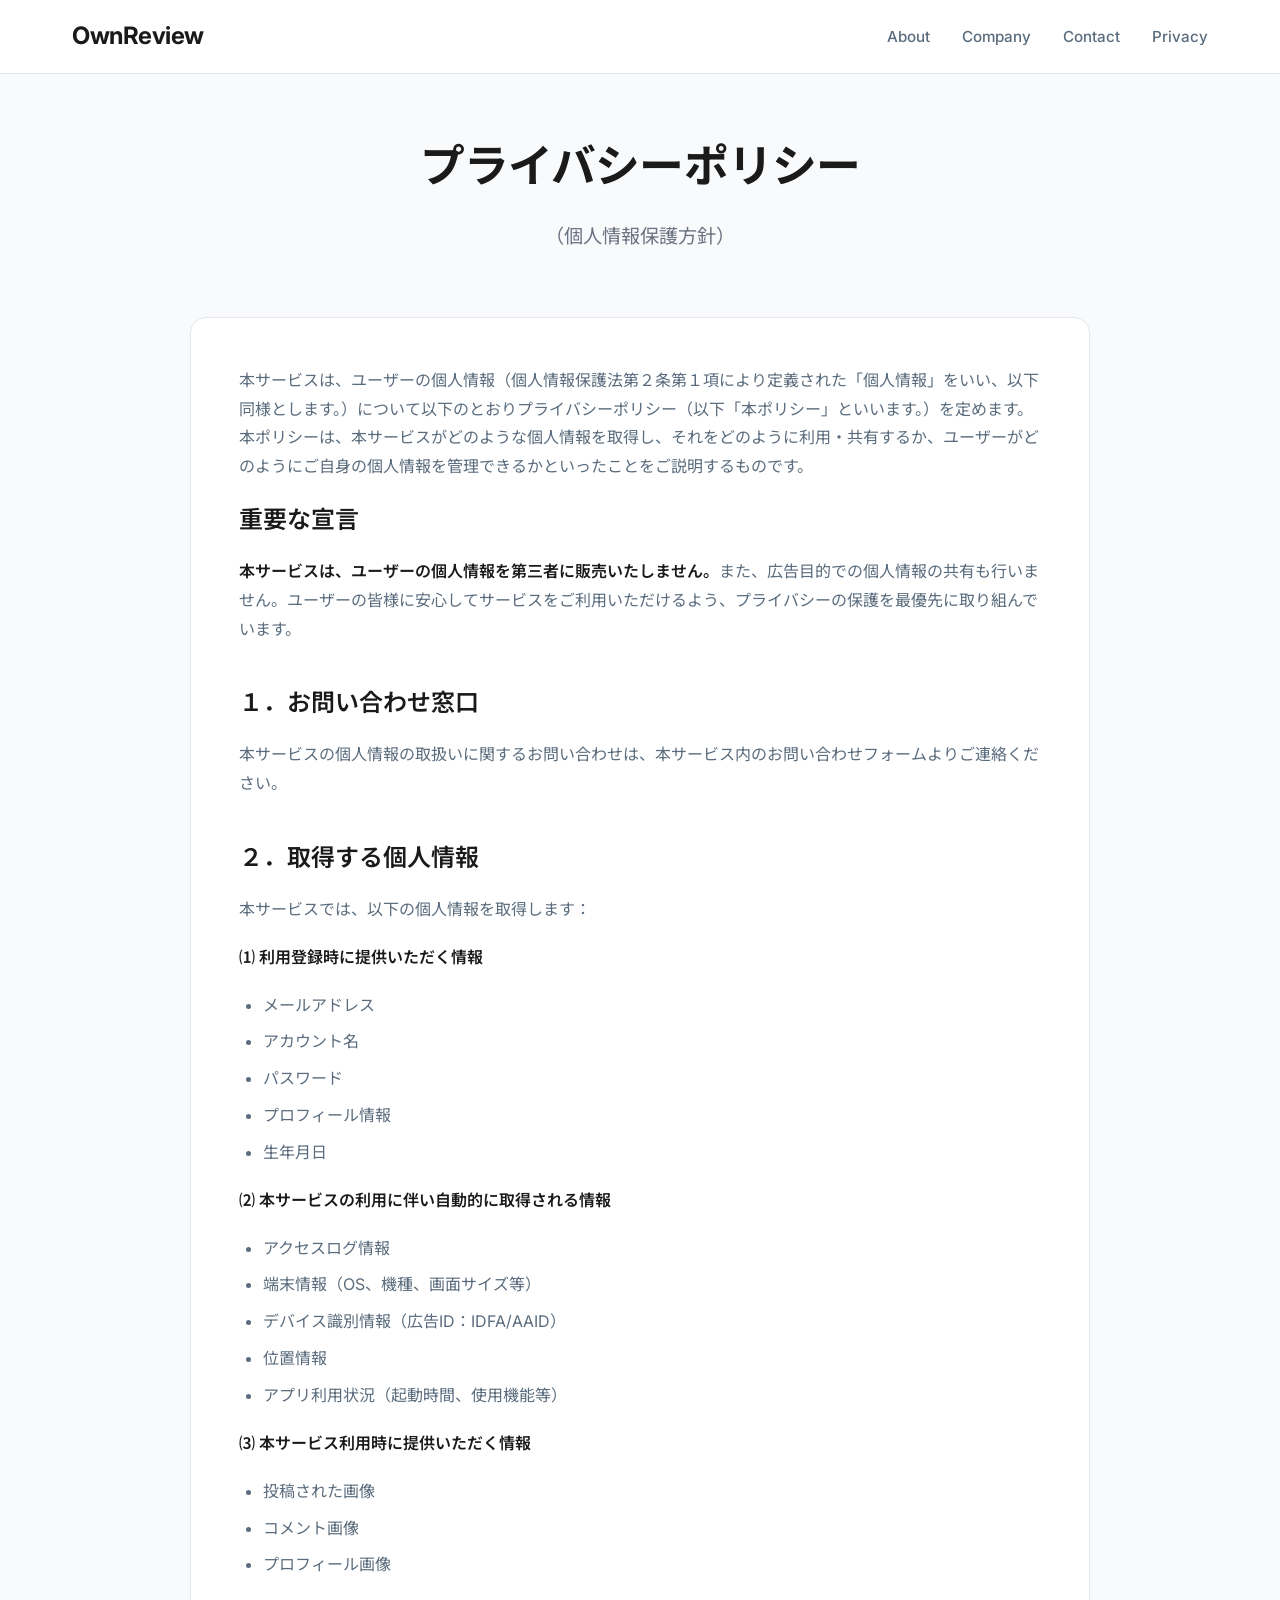
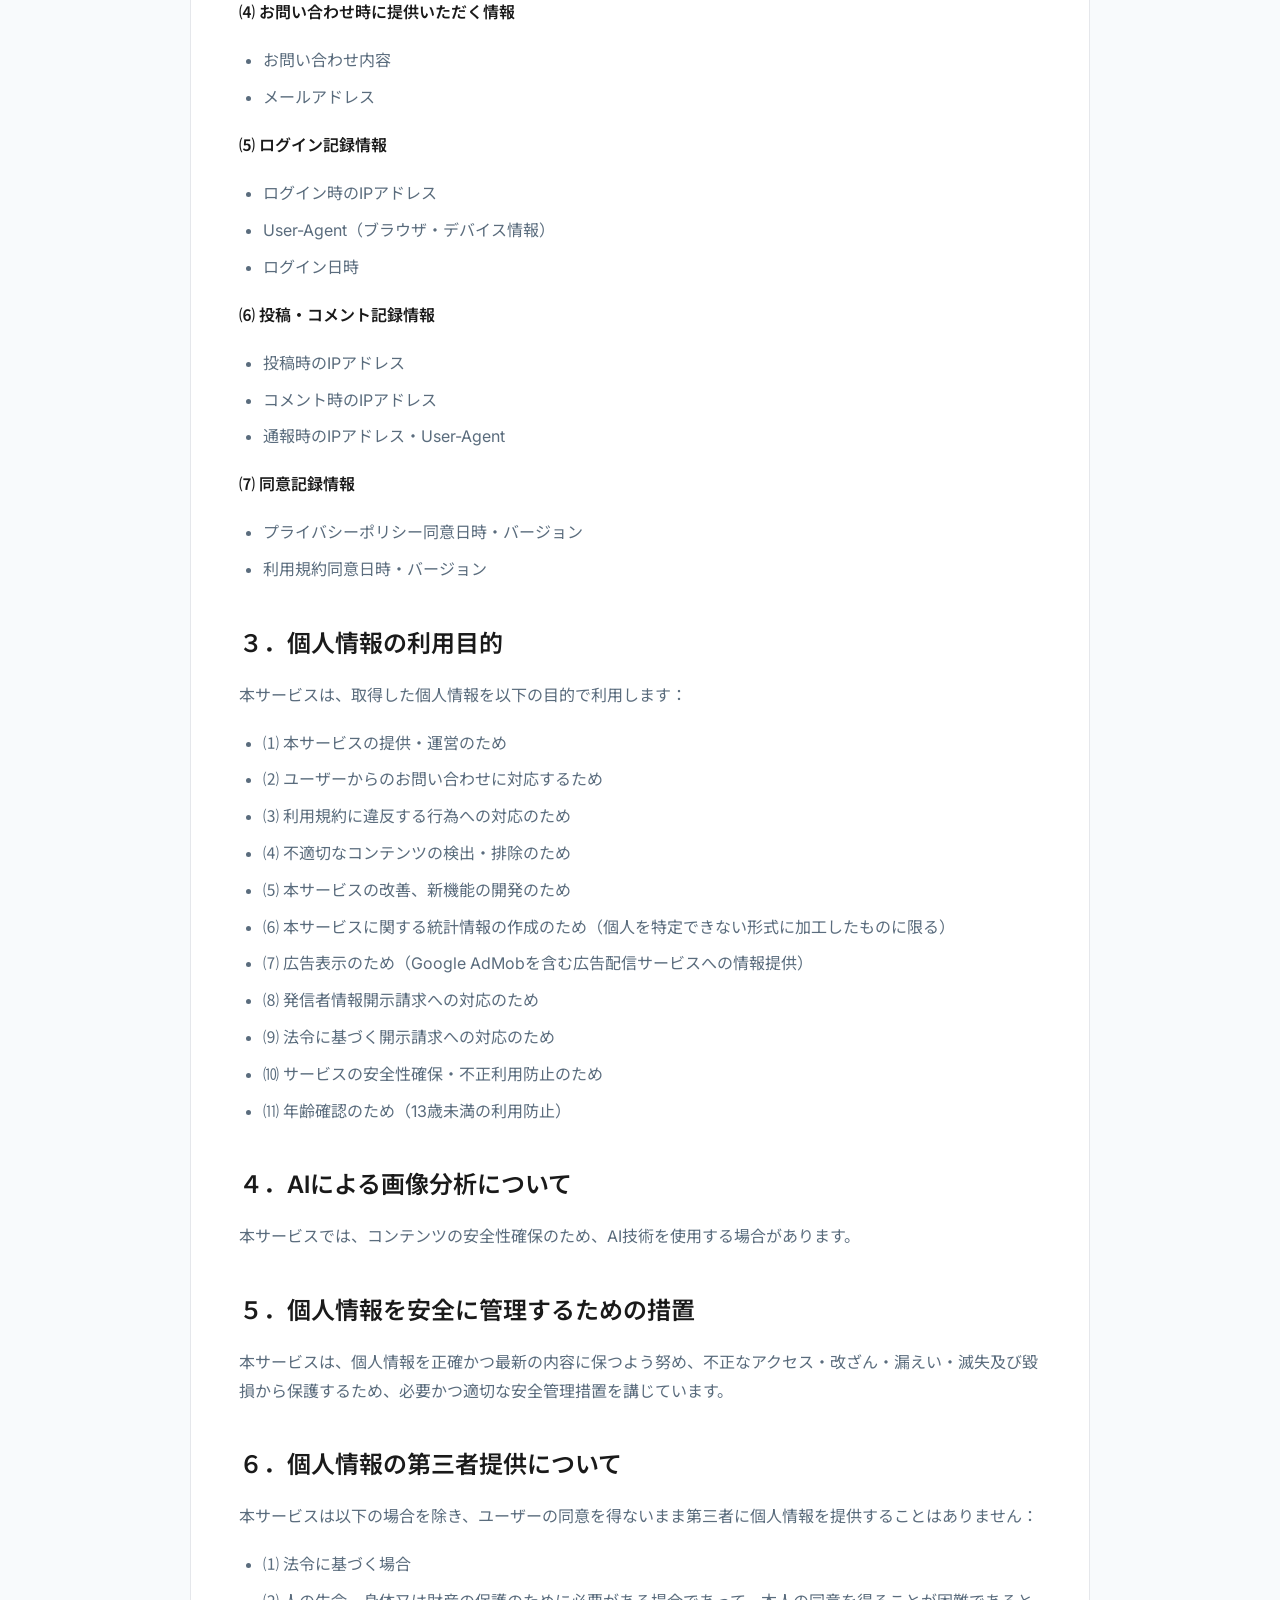
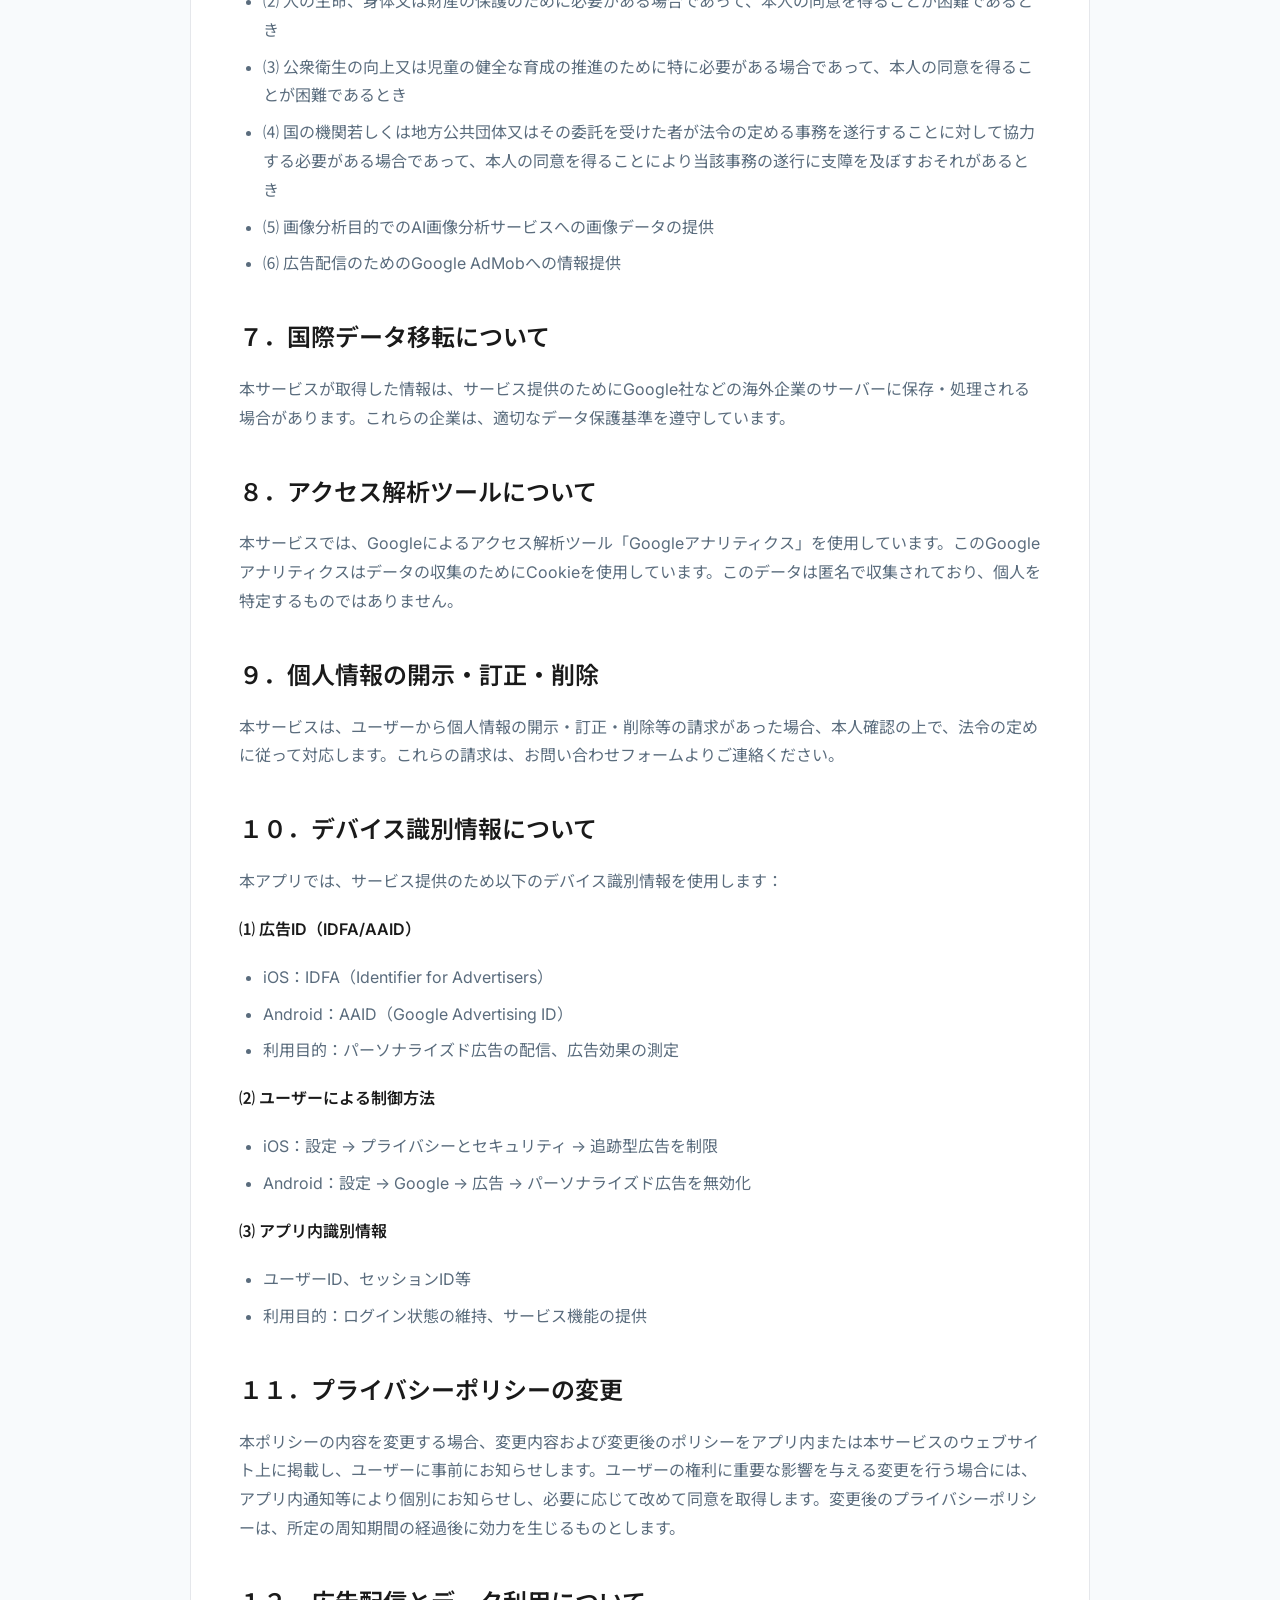
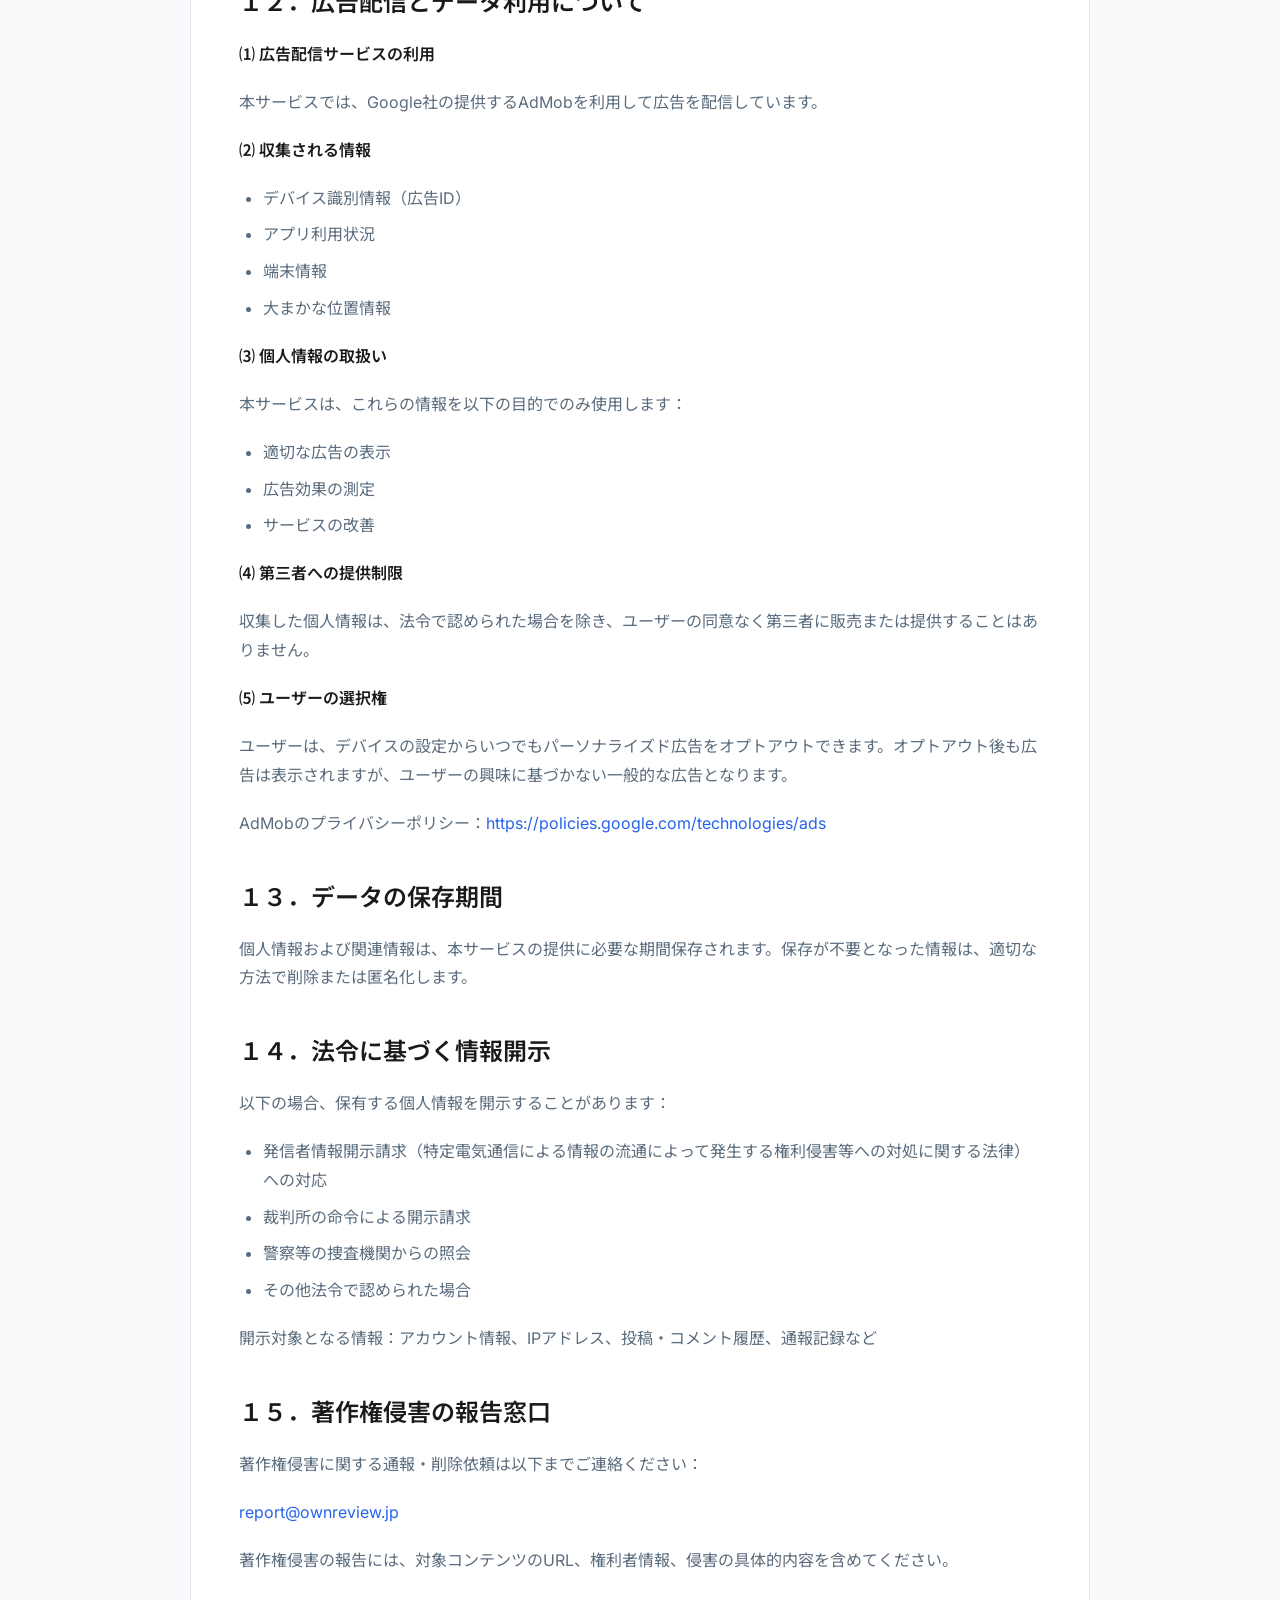
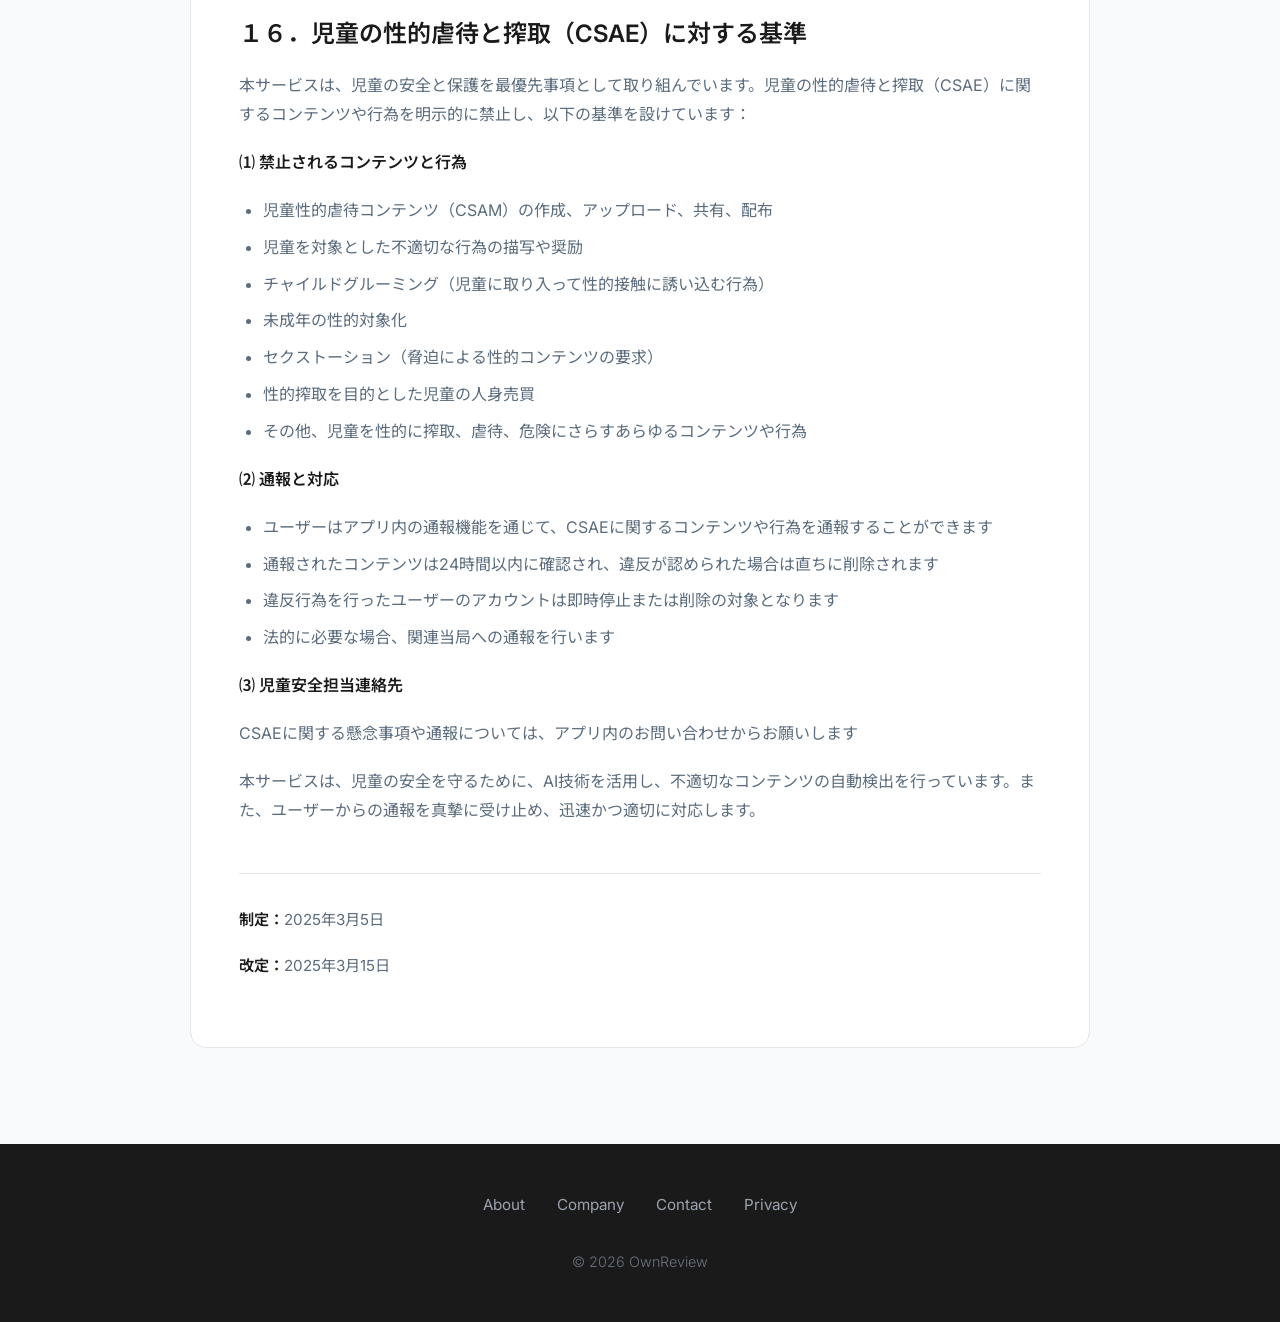
==== commit c035311a: "Update privacy.html" ====
--- a/privacy.html
+++ b/privacy.html
@@ -234,7 +234,7 @@
 
           <h3>１３．データの保存期間</h3>
           <p>
-            個人情報および関連情報は、利用目的に必要な範囲で保存されます。
+            個人情報および関連情報は、本サービスの提供に必要な期間保存されます。保存が不要となった情報は、適切な方法で削除または匿名化します。
           </p>
 
           <h3>１４．法令に基づく情報開示</h3>
